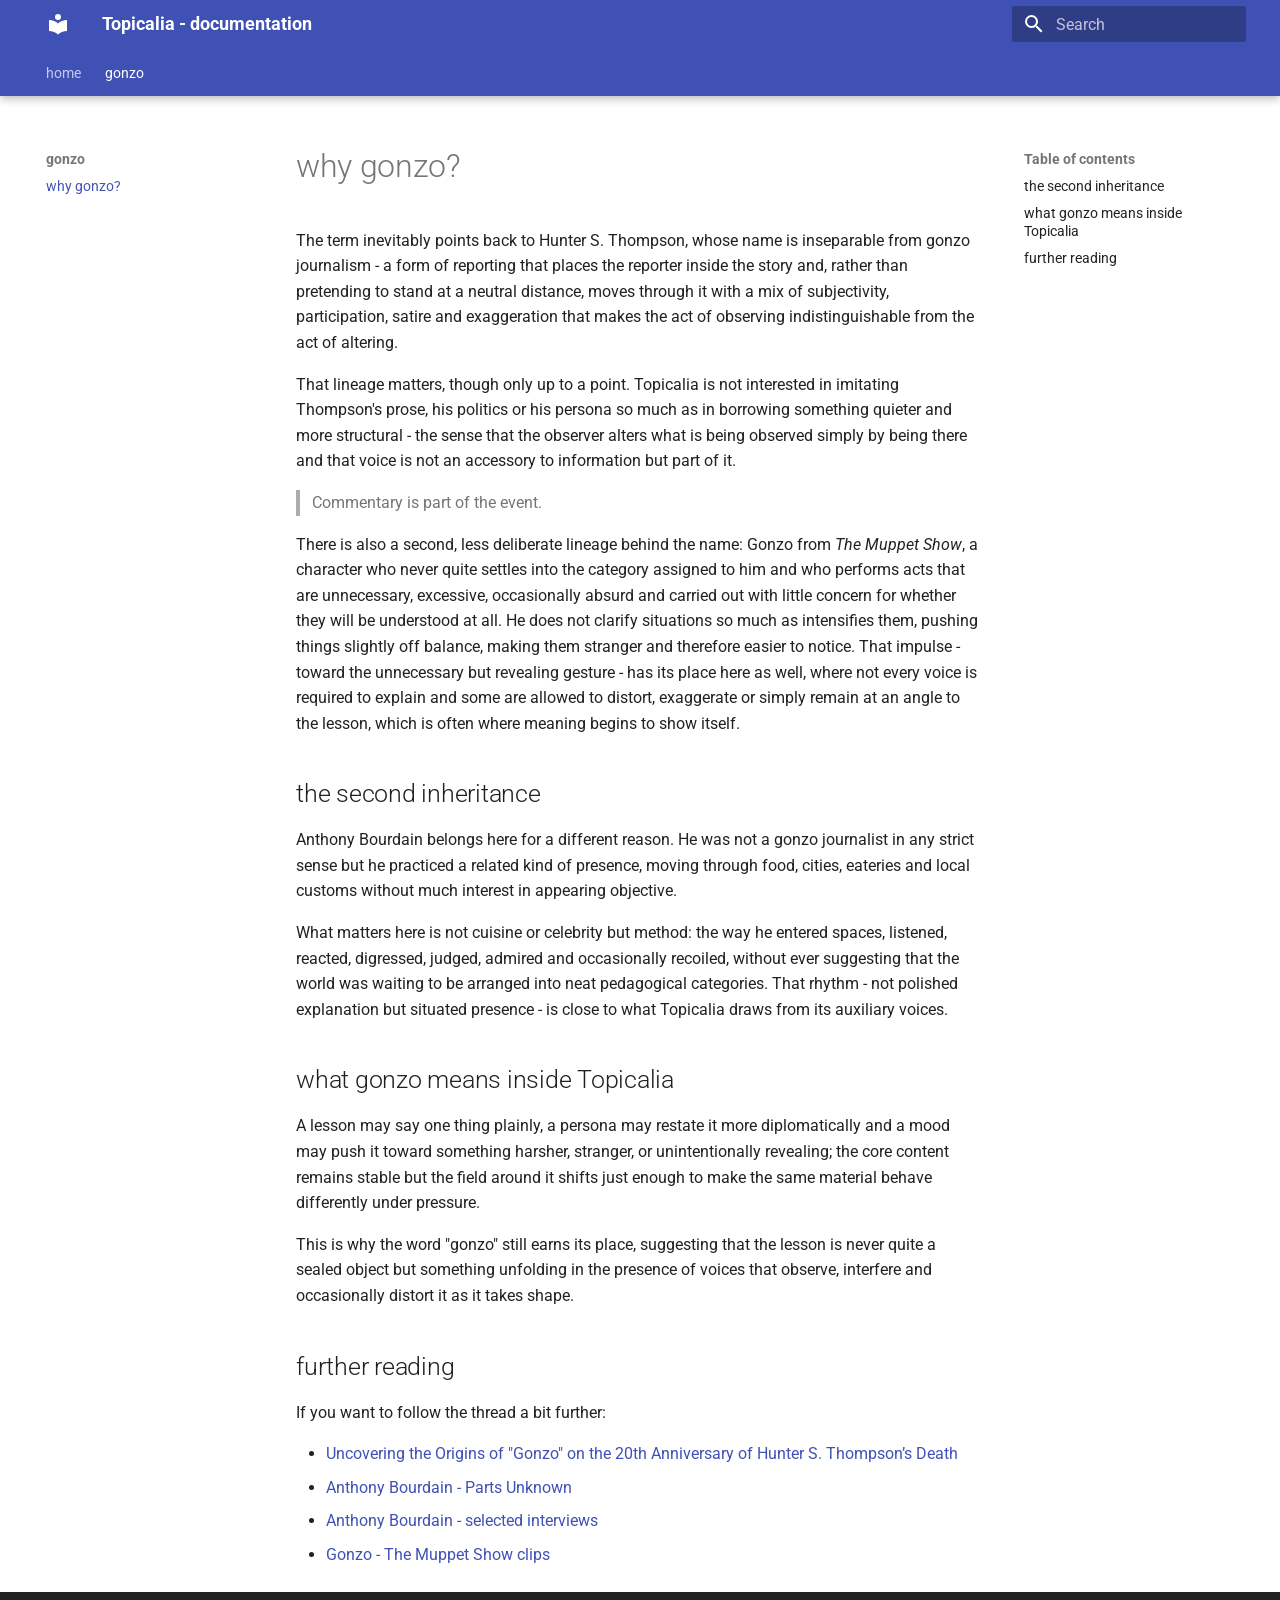
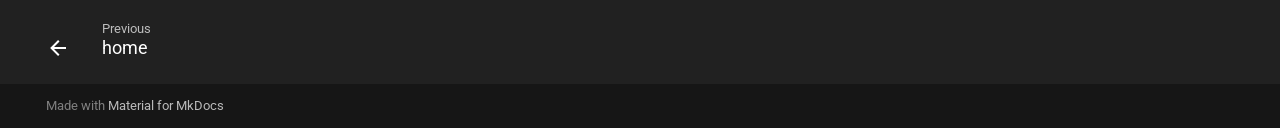
==== topicalism/gonzo/index.html @ 43afa497 "Deployed f81b25d with MkDocs version: 1.6.1" ====
<!doctype html>
<html lang="en" class="no-js">
  <head>
    
      <meta charset="utf-8">
      <meta name="viewport" content="width=device-width,initial-scale=1">
      
      
      
      
        <link rel="prev" href="../..">
      
      
      
        
      
      
      <link rel="icon" href="../../assets/favicon.svg">
      <meta name="generator" content="mkdocs-1.6.1, mkdocs-material-9.7.1">
    
    
      
        <title>why gonzo? - Topicalia - documentation</title>
      
    
    
      <link rel="stylesheet" href="../../assets/stylesheets/main.484c7ddc.min.css">
      
      


    
    
      
    
    
      
        
        
        <link rel="preconnect" href="https://fonts.gstatic.com" crossorigin>
        <link rel="stylesheet" href="https://fonts.googleapis.com/css?family=Roboto:300,300i,400,400i,700,700i%7CRoboto+Mono:400,400i,700,700i&display=fallback">
        <style>:root{--md-text-font:"Roboto";--md-code-font:"Roboto Mono"}</style>
      
    
    
      <link rel="stylesheet" href="../../assets/extra.css">
    
    <script>__md_scope=new URL("../..",location),__md_hash=e=>[...e].reduce(((e,_)=>(e<<5)-e+_.charCodeAt(0)),0),__md_get=(e,_=localStorage,t=__md_scope)=>JSON.parse(_.getItem(t.pathname+"."+e)),__md_set=(e,_,t=localStorage,a=__md_scope)=>{try{t.setItem(a.pathname+"."+e,JSON.stringify(_))}catch(e){}}</script>
    
      

    
    
  </head>
  
  
    <body dir="ltr">
  
    
    <input class="md-toggle" data-md-toggle="drawer" type="checkbox" id="__drawer" autocomplete="off">
    <input class="md-toggle" data-md-toggle="search" type="checkbox" id="__search" autocomplete="off">
    <label class="md-overlay" for="__drawer"></label>
    <div data-md-component="skip">
      
        
        <a href="#why-gonzo" class="md-skip">
          Skip to content
        </a>
      
    </div>
    <div data-md-component="announce">
      
    </div>
    
    
      

  

<header class="md-header md-header--shadow md-header--lifted" data-md-component="header">
  <nav class="md-header__inner md-grid" aria-label="Header">
    <a href="../.." title="Topicalia - documentation" class="md-header__button md-logo" aria-label="Topicalia - documentation" data-md-component="logo">
      
  
  <svg xmlns="http://www.w3.org/2000/svg" viewBox="0 0 24 24"><path d="M12 8a3 3 0 0 0 3-3 3 3 0 0 0-3-3 3 3 0 0 0-3 3 3 3 0 0 0 3 3m0 3.54C9.64 9.35 6.5 8 3 8v11c3.5 0 6.64 1.35 9 3.54 2.36-2.19 5.5-3.54 9-3.54V8c-3.5 0-6.64 1.35-9 3.54"/></svg>

    </a>
    <label class="md-header__button md-icon" for="__drawer">
      
      <svg xmlns="http://www.w3.org/2000/svg" viewBox="0 0 24 24"><path d="M3 6h18v2H3zm0 5h18v2H3zm0 5h18v2H3z"/></svg>
    </label>
    <div class="md-header__title" data-md-component="header-title">
      <div class="md-header__ellipsis">
        <div class="md-header__topic">
          <span class="md-ellipsis">
            Topicalia - documentation
          </span>
        </div>
        <div class="md-header__topic" data-md-component="header-topic">
          <span class="md-ellipsis">
            
              why gonzo?
            
          </span>
        </div>
      </div>
    </div>
    
    
      <script>var palette=__md_get("__palette");if(palette&&palette.color){if("(prefers-color-scheme)"===palette.color.media){var media=matchMedia("(prefers-color-scheme: light)"),input=document.querySelector(media.matches?"[data-md-color-media='(prefers-color-scheme: light)']":"[data-md-color-media='(prefers-color-scheme: dark)']");palette.color.media=input.getAttribute("data-md-color-media"),palette.color.scheme=input.getAttribute("data-md-color-scheme"),palette.color.primary=input.getAttribute("data-md-color-primary"),palette.color.accent=input.getAttribute("data-md-color-accent")}for(var[key,value]of Object.entries(palette.color))document.body.setAttribute("data-md-color-"+key,value)}</script>
    
    
    
      
      
        <label class="md-header__button md-icon" for="__search">
          
          <svg xmlns="http://www.w3.org/2000/svg" viewBox="0 0 24 24"><path d="M9.5 3A6.5 6.5 0 0 1 16 9.5c0 1.61-.59 3.09-1.56 4.23l.27.27h.79l5 5-1.5 1.5-5-5v-.79l-.27-.27A6.52 6.52 0 0 1 9.5 16 6.5 6.5 0 0 1 3 9.5 6.5 6.5 0 0 1 9.5 3m0 2C7 5 5 7 5 9.5S7 14 9.5 14 14 12 14 9.5 12 5 9.5 5"/></svg>
        </label>
        <div class="md-search" data-md-component="search" role="dialog">
  <label class="md-search__overlay" for="__search"></label>
  <div class="md-search__inner" role="search">
    <form class="md-search__form" name="search">
      <input type="text" class="md-search__input" name="query" aria-label="Search" placeholder="Search" autocapitalize="off" autocorrect="off" autocomplete="off" spellcheck="false" data-md-component="search-query" required>
      <label class="md-search__icon md-icon" for="__search">
        
        <svg xmlns="http://www.w3.org/2000/svg" viewBox="0 0 24 24"><path d="M9.5 3A6.5 6.5 0 0 1 16 9.5c0 1.61-.59 3.09-1.56 4.23l.27.27h.79l5 5-1.5 1.5-5-5v-.79l-.27-.27A6.52 6.52 0 0 1 9.5 16 6.5 6.5 0 0 1 3 9.5 6.5 6.5 0 0 1 9.5 3m0 2C7 5 5 7 5 9.5S7 14 9.5 14 14 12 14 9.5 12 5 9.5 5"/></svg>
        
        <svg xmlns="http://www.w3.org/2000/svg" viewBox="0 0 24 24"><path d="M20 11v2H8l5.5 5.5-1.42 1.42L4.16 12l7.92-7.92L13.5 5.5 8 11z"/></svg>
      </label>
      <nav class="md-search__options" aria-label="Search">
        
        <button type="reset" class="md-search__icon md-icon" title="Clear" aria-label="Clear" tabindex="-1">
          
          <svg xmlns="http://www.w3.org/2000/svg" viewBox="0 0 24 24"><path d="M19 6.41 17.59 5 12 10.59 6.41 5 5 6.41 10.59 12 5 17.59 6.41 19 12 13.41 17.59 19 19 17.59 13.41 12z"/></svg>
        </button>
      </nav>
      
    </form>
    <div class="md-search__output">
      <div class="md-search__scrollwrap" tabindex="0" data-md-scrollfix>
        <div class="md-search-result" data-md-component="search-result">
          <div class="md-search-result__meta">
            Initializing search
          </div>
          <ol class="md-search-result__list" role="presentation"></ol>
        </div>
      </div>
    </div>
  </div>
</div>
      
    
    
  </nav>
  
    
      
<nav class="md-tabs" aria-label="Tabs" data-md-component="tabs">
  <div class="md-grid">
    <ul class="md-tabs__list">
      
        
  
  
  
  
    
    
      <li class="md-tabs__item">
        <a href="../.." class="md-tabs__link">
          
  
  
    
  
  home

        </a>
      </li>
    
  

      
        
  
  
  
    
  
  
    
    
      <li class="md-tabs__item md-tabs__item--active">
        <a href="./" class="md-tabs__link">
          
  
  
    
  
  gonzo

        </a>
      </li>
    
  

      
    </ul>
  </div>
</nav>
    
  
</header>
    
    <div class="md-container" data-md-component="container">
      
      
        
      
      <main class="md-main" data-md-component="main">
        <div class="md-main__inner md-grid">
          
            
              
              <div class="md-sidebar md-sidebar--primary" data-md-component="sidebar" data-md-type="navigation" >
                <div class="md-sidebar__scrollwrap">
                  <div class="md-sidebar__inner">
                    


  


<nav class="md-nav md-nav--primary md-nav--lifted" aria-label="Navigation" data-md-level="0">
  <label class="md-nav__title" for="__drawer">
    <a href="../.." title="Topicalia - documentation" class="md-nav__button md-logo" aria-label="Topicalia - documentation" data-md-component="logo">
      
  
  <svg xmlns="http://www.w3.org/2000/svg" viewBox="0 0 24 24"><path d="M12 8a3 3 0 0 0 3-3 3 3 0 0 0-3-3 3 3 0 0 0-3 3 3 3 0 0 0 3 3m0 3.54C9.64 9.35 6.5 8 3 8v11c3.5 0 6.64 1.35 9 3.54 2.36-2.19 5.5-3.54 9-3.54V8c-3.5 0-6.64 1.35-9 3.54"/></svg>

    </a>
    Topicalia - documentation
  </label>
  
  <ul class="md-nav__list" data-md-scrollfix>
    
      
      
  
  
  
  
    
    
      
        
          
        
      
    
    
    
      
      
        
      
    
    
      
        
        
      
    
    <li class="md-nav__item md-nav__item--pruned md-nav__item--nested">
      
        
  
  
  
    <a href="../.." class="md-nav__link">
      
  
  
  <span class="md-ellipsis">
    
  
    home
  

    
  </span>
  
  

      
        <span class="md-nav__icon md-icon"></span>
      
    </a>
  

      
    </li>
  

    
      
      
  
  
    
  
  
  
    
    
      
        
      
    
    
    
      
        
        
      
      
        
      
    
    
      
    
    <li class="md-nav__item md-nav__item--active md-nav__item--section md-nav__item--nested">
      
        
        
        <input class="md-nav__toggle md-toggle " type="checkbox" id="__nav_2" checked>
        
          
          <label class="md-nav__link" for="__nav_2" id="__nav_2_label" tabindex="">
            
  
  
  <span class="md-ellipsis">
    
  
    gonzo
  

    
  </span>
  
  

            <span class="md-nav__icon md-icon"></span>
          </label>
        
        <nav class="md-nav" data-md-level="1" aria-labelledby="__nav_2_label" aria-expanded="true">
          <label class="md-nav__title" for="__nav_2">
            <span class="md-nav__icon md-icon"></span>
            
  
    gonzo
  

          </label>
          <ul class="md-nav__list" data-md-scrollfix>
            
              
                
  
  
    
  
  
  
    <li class="md-nav__item md-nav__item--active">
      
      <input class="md-nav__toggle md-toggle" type="checkbox" id="__toc">
      
      
        
      
      
        <label class="md-nav__link md-nav__link--active" for="__toc">
          
  
  
  <span class="md-ellipsis">
    
  
    why gonzo?
  

    
  </span>
  
  

          <span class="md-nav__icon md-icon"></span>
        </label>
      
      <a href="./" class="md-nav__link md-nav__link--active">
        
  
  
  <span class="md-ellipsis">
    
  
    why gonzo?
  

    
  </span>
  
  

      </a>
      
        

<nav class="md-nav md-nav--secondary" aria-label="Table of contents">
  
  
  
    
  
  
    <label class="md-nav__title" for="__toc">
      <span class="md-nav__icon md-icon"></span>
      Table of contents
    </label>
    <ul class="md-nav__list" data-md-component="toc" data-md-scrollfix>
      
        <li class="md-nav__item">
  <a href="#the-second-inheritance" class="md-nav__link">
    <span class="md-ellipsis">
      
        the second inheritance
      
    </span>
  </a>
  
</li>
      
        <li class="md-nav__item">
  <a href="#what-gonzo-means-inside-topicalia" class="md-nav__link">
    <span class="md-ellipsis">
      
        what gonzo means inside Topicalia
      
    </span>
  </a>
  
</li>
      
        <li class="md-nav__item">
  <a href="#further-reading" class="md-nav__link">
    <span class="md-ellipsis">
      
        further reading
      
    </span>
  </a>
  
</li>
      
    </ul>
  
</nav>
      
    </li>
  

              
            
          </ul>
        </nav>
      
    </li>
  

    
  </ul>
</nav>
                  </div>
                </div>
              </div>
            
            
              
              <div class="md-sidebar md-sidebar--secondary" data-md-component="sidebar" data-md-type="toc" >
                <div class="md-sidebar__scrollwrap">
                  <div class="md-sidebar__inner">
                    

<nav class="md-nav md-nav--secondary" aria-label="Table of contents">
  
  
  
    
  
  
    <label class="md-nav__title" for="__toc">
      <span class="md-nav__icon md-icon"></span>
      Table of contents
    </label>
    <ul class="md-nav__list" data-md-component="toc" data-md-scrollfix>
      
        <li class="md-nav__item">
  <a href="#the-second-inheritance" class="md-nav__link">
    <span class="md-ellipsis">
      
        the second inheritance
      
    </span>
  </a>
  
</li>
      
        <li class="md-nav__item">
  <a href="#what-gonzo-means-inside-topicalia" class="md-nav__link">
    <span class="md-ellipsis">
      
        what gonzo means inside Topicalia
      
    </span>
  </a>
  
</li>
      
        <li class="md-nav__item">
  <a href="#further-reading" class="md-nav__link">
    <span class="md-ellipsis">
      
        further reading
      
    </span>
  </a>
  
</li>
      
    </ul>
  
</nav>
                  </div>
                </div>
              </div>
            
          
          
            <div class="md-content" data-md-component="content">
              
                




              
              <article class="md-content__inner md-typeset">
                
<!-- 
<nav class="top-nav">
  
  <a href="../.." class="prev">home</a>
  
  
</nav>
 -->

                  



<h1 id="why-gonzo">why gonzo?<a class="headerlink" href="#why-gonzo" title="Permanent link">&para;</a></h1>
<p>The term inevitably points back to Hunter S. Thompson, whose name is inseparable from gonzo journalism - a form of reporting that places the reporter inside the story and, rather than pretending to stand at a neutral distance, moves through it with a mix of subjectivity, participation, satire and exaggeration that makes the act of observing indistinguishable from the act of altering.</p>
<p>That lineage matters, though only up to a point. Topicalia is not interested in imitating Thompson's prose, his politics or his persona so much as in borrowing something quieter and more structural - the sense that the observer alters what is being observed simply by being there and that voice is not an accessory to information but part of it.</p>
<blockquote>
<p>Commentary is part of the event.</p>
</blockquote>
<p>There is also a second, less deliberate lineage behind the name: Gonzo from <em>The Muppet Show</em>, a character who never quite settles into the category assigned to him and who performs acts that are unnecessary, excessive, occasionally absurd and carried out with little concern for whether they will be understood at all. He does not clarify situations so much as intensifies them, pushing things slightly off balance, making them stranger and therefore easier to notice. That impulse - toward the unnecessary but revealing gesture - has its place here as well, where not every voice is required to explain and some are allowed to distort, exaggerate or simply remain at an angle to the lesson, which is often where meaning begins to show itself.</p>
<h2 id="the-second-inheritance">the second inheritance<a class="headerlink" href="#the-second-inheritance" title="Permanent link">&para;</a></h2>
<p>Anthony Bourdain belongs here for a different reason. He was not a gonzo journalist in any strict sense but he practiced a related kind of presence, moving through food, cities, eateries and local customs without much interest in appearing objective.</p>
<p>What matters here is not cuisine or celebrity but method: the way he entered spaces, listened, reacted, digressed, judged, admired and occasionally recoiled, without ever suggesting that the world was waiting to be arranged into neat pedagogical categories. That rhythm - not polished explanation but situated presence - is close to what Topicalia draws from its auxiliary voices.</p>
<h2 id="what-gonzo-means-inside-topicalia">what gonzo means inside Topicalia<a class="headerlink" href="#what-gonzo-means-inside-topicalia" title="Permanent link">&para;</a></h2>
<p>A lesson may say one thing plainly, a persona may restate it more diplomatically and a mood may push it toward something harsher, stranger, or unintentionally revealing; the core content remains stable but the field around it shifts just enough to make the same material behave differently under pressure.</p>
<p>This is why the word "gonzo" still earns its place, suggesting that the lesson is never quite a sealed object but something unfolding in the presence of voices that observe, interfere and occasionally distort it as it takes shape.</p>
<h2 id="further-reading">further reading<a class="headerlink" href="#further-reading" title="Permanent link">&para;</a></h2>
<p>If you want to follow the thread a bit further:</p>
<ul>
<li><a href="https://beatdom.substack.com/p/uncovering-the-origins-of-gonzo-on">Uncovering the Origins of "Gonzo" on the 20th Anniversary of Hunter S. Thompson’s Death</a></li>
<li><a href="https://explorepartsunknown.com/">Anthony Bourdain - Parts Unknown</a></li>
<li><a href="https://www.youtube.com/results?search_query=anthony+bourdain+interview">Anthony Bourdain - selected interviews</a></li>
<li><a href="https://www.youtube.com/results?search_query=gonzo+muppet+show">Gonzo - The Muppet Show clips</a></li>
</ul>












                

              </article>
            </div>
          
          
<script>var target=document.getElementById(location.hash.slice(1));target&&target.name&&(target.checked=target.name.startsWith("__tabbed_"))</script>
        </div>
        
          <button type="button" class="md-top md-icon" data-md-component="top" hidden>
  
  <svg xmlns="http://www.w3.org/2000/svg" viewBox="0 0 24 24"><path d="M13 20h-2V8l-5.5 5.5-1.42-1.42L12 4.16l7.92 7.92-1.42 1.42L13 8z"/></svg>
  Back to top
</button>
        
      </main>
      
        <footer class="md-footer">
  
    
      
      <nav class="md-footer__inner md-grid" aria-label="Footer" >
        
          
          <a href="../.." class="md-footer__link md-footer__link--prev" aria-label="Previous: home">
            <div class="md-footer__button md-icon">
              
              <svg xmlns="http://www.w3.org/2000/svg" viewBox="0 0 24 24"><path d="M20 11v2H8l5.5 5.5-1.42 1.42L4.16 12l7.92-7.92L13.5 5.5 8 11z"/></svg>
            </div>
            <div class="md-footer__title">
              <span class="md-footer__direction">
                Previous
              </span>
              <div class="md-ellipsis">
                home
              </div>
            </div>
          </a>
        
        
      </nav>
    
  
  <div class="md-footer-meta md-typeset">
    <div class="md-footer-meta__inner md-grid">
      <div class="md-copyright">
  
  
    Made with
    <a href="https://squidfunk.github.io/mkdocs-material/" target="_blank" rel="noopener">
      Material for MkDocs
    </a>
  
</div>
      
    </div>
  </div>
</footer>
      
    </div>
    <div class="md-dialog" data-md-component="dialog">
      <div class="md-dialog__inner md-typeset"></div>
    </div>
    
    
    
      
      
      <script id="__config" type="application/json">{"annotate": null, "base": "../..", "features": ["navigation.sections", "navigation.indexes", "navigation.path", "navigation.tabs", "navigation.top", "navigation.tabs.sticky", "navigation.footer", "navigation.expand", "navigation.prune", "content.code.copy"], "search": "../../assets/javascripts/workers/search.2c215733.min.js", "tags": null, "translations": {"clipboard.copied": "Copied to clipboard", "clipboard.copy": "Copy to clipboard", "search.result.more.one": "1 more on this page", "search.result.more.other": "# more on this page", "search.result.none": "No matching documents", "search.result.one": "1 matching document", "search.result.other": "# matching documents", "search.result.placeholder": "Type to start searching", "search.result.term.missing": "Missing", "select.version": "Select version"}, "version": null}</script>
    
    
      <script src="../../assets/javascripts/bundle.79ae519e.min.js"></script>
      
    
  </body>
</html>
---- assets/stylesheets/main.484c7ddc.min.css ----
@charset "UTF-8";html{-webkit-text-size-adjust:none;-moz-text-size-adjust:none;text-size-adjust:none;box-sizing:border-box}*,:after,:before{box-sizing:inherit}@media (prefers-reduced-motion){*,:after,:before{transition:none!important}}body{margin:0}a,button,input,label{-webkit-tap-highlight-color:transparent}a{color:inherit;text-decoration:none}hr{border:0;box-sizing:initial;display:block;height:.05rem;overflow:visible;padding:0}small{font-size:80%}sub,sup{line-height:1em}img{border-style:none}table{border-collapse:initial;border-spacing:0}td,th{font-weight:400;vertical-align:top}button{background:#0000;border:0;font-family:inherit;font-size:inherit;margin:0;padding:0}input{border:0;outline:none}:root{--md-primary-fg-color:#4051b5;--md-primary-fg-color--light:#5d6cc0;--md-primary-fg-color--dark:#303fa1;--md-primary-bg-color:#fff;--md-primary-bg-color--light:#ffffffb3;--md-accent-fg-color:#526cfe;--md-accent-fg-color--transparent:#526cfe1a;--md-accent-bg-color:#fff;--md-accent-bg-color--light:#ffffffb3}[data-md-color-scheme=default]{color-scheme:light}[data-md-color-scheme=default] img[src$="#gh-dark-mode-only"],[data-md-color-scheme=default] img[src$="#only-dark"]{display:none}:root,[data-md-color-scheme=default]{--md-hue:225deg;--md-default-fg-color:#000000de;--md-default-fg-color--light:#0000008a;--md-default-fg-color--lighter:#00000052;--md-default-fg-color--lightest:#00000012;--md-default-bg-color:#fff;--md-default-bg-color--light:#ffffffb3;--md-default-bg-color--lighter:#ffffff4d;--md-default-bg-color--lightest:#ffffff1f;--md-code-fg-color:#36464e;--md-code-bg-color:#f5f5f5;--md-code-bg-color--light:#f5f5f5b3;--md-code-bg-color--lighter:#f5f5f54d;--md-code-hl-color:#4287ff;--md-code-hl-color--light:#4287ff1a;--md-code-hl-number-color:#d52a2a;--md-code-hl-special-color:#db1457;--md-code-hl-function-color:#a846b9;--md-code-hl-constant-color:#6e59d9;--md-code-hl-keyword-color:#3f6ec6;--md-code-hl-string-color:#1c7d4d;--md-code-hl-name-color:var(--md-code-fg-color);--md-code-hl-operator-color:var(--md-default-fg-color--light);--md-code-hl-punctuation-color:var(--md-default-fg-color--light);--md-code-hl-comment-color:var(--md-default-fg-color--light);--md-code-hl-generic-color:var(--md-default-fg-color--light);--md-code-hl-variable-color:var(--md-default-fg-color--light);--md-typeset-color:var(--md-default-fg-color);--md-typeset-a-color:var(--md-primary-fg-color);--md-typeset-del-color:#f5503d26;--md-typeset-ins-color:#0bd57026;--md-typeset-kbd-color:#fafafa;--md-typeset-kbd-accent-color:#fff;--md-typeset-kbd-border-color:#b8b8b8;--md-typeset-mark-color:#ffff0080;--md-typeset-table-color:#0000001f;--md-typeset-table-color--light:rgba(0,0,0,.035);--md-admonition-fg-color:var(--md-default-fg-color);--md-admonition-bg-color:var(--md-default-bg-color);--md-warning-fg-color:#000000de;--md-warning-bg-color:#ff9;--md-footer-fg-color:#fff;--md-footer-fg-color--light:#ffffffb3;--md-footer-fg-color--lighter:#ffffff73;--md-footer-bg-color:#000000de;--md-footer-bg-color--dark:#00000052;--md-shadow-z1:0 0.2rem 0.5rem #0000000d,0 0 0.05rem #0000001a;--md-shadow-z2:0 0.2rem 0.5rem #0000001a,0 0 0.05rem #00000040;--md-shadow-z3:0 0.2rem 0.5rem #0003,0 0 0.05rem #00000059}.md-icon svg{fill:currentcolor;display:block;height:1.2rem;width:1.2rem}body{-webkit-font-smoothing:antialiased;-moz-osx-font-smoothing:grayscale;--md-text-font-family:var(--md-text-font,_),-apple-system,BlinkMacSystemFont,Helvetica,Arial,sans-serif;--md-code-font-family:var(--md-code-font,_),SFMono-Regular,Consolas,Menlo,monospace}aside,body,input{font-feature-settings:"kern","liga";color:var(--md-typeset-color);font-family:var(--md-text-font-family)}code,kbd,pre{font-feature-settings:"kern";font-family:var(--md-code-font-family)}:root{--md-typeset-table-sort-icon:url('data:image/svg+xml;charset=utf-8,<svg xmlns="http://www.w3.org/2000/svg" viewBox="0 0 24 24"><path d="m18 21-4-4h3V7h-3l4-4 4 4h-3v10h3M2 19v-2h10v2M2 13v-2h7v2M2 7V5h4v2z"/></svg>');--md-typeset-table-sort-icon--asc:url('data:image/svg+xml;charset=utf-8,<svg xmlns="http://www.w3.org/2000/svg" viewBox="0 0 24 24"><path d="M19 17h3l-4 4-4-4h3V3h2M2 17h10v2H2M6 5v2H2V5m0 6h7v2H2z"/></svg>');--md-typeset-table-sort-icon--desc:url('data:image/svg+xml;charset=utf-8,<svg xmlns="http://www.w3.org/2000/svg" viewBox="0 0 24 24"><path d="M19 7h3l-4-4-4 4h3v14h2M2 17h10v2H2M6 5v2H2V5m0 6h7v2H2z"/></svg>')}.md-typeset{-webkit-print-color-adjust:exact;color-adjust:exact;font-size:.8rem;line-height:1.6;overflow-wrap:break-word}@media print{.md-typeset{font-size:.68rem}}.md-typeset blockquote,.md-typeset dl,.md-typeset figure,.md-typeset ol,.md-typeset pre,.md-typeset ul{margin-bottom:1em;margin-top:1em}.md-typeset h1{color:var(--md-default-fg-color--light);font-size:2em;line-height:1.3;margin:0 0 1.25em}.md-typeset h1,.md-typeset h2{font-weight:300;letter-spacing:-.01em}.md-typeset h2{font-size:1.5625em;line-height:1.4;margin:1.6em 0 .64em}.md-typeset h3{font-size:1.25em;font-weight:400;letter-spacing:-.01em;line-height:1.5;margin:1.6em 0 .8em}.md-typeset h2+h3{margin-top:.8em}.md-typeset h4{font-weight:700;letter-spacing:-.01em;margin:1em 0}.md-typeset h5,.md-typeset h6{color:var(--md-default-fg-color--light);font-size:.8em;font-weight:700;letter-spacing:-.01em;margin:1.25em 0}.md-typeset h5{text-transform:uppercase}.md-typeset h5 code{text-transform:none}.md-typeset hr{border-bottom:.05rem solid var(--md-default-fg-color--lightest);display:flow-root;margin:1.5em 0}.md-typeset a{color:var(--md-typeset-a-color);word-break:break-word}.md-typeset a,.md-typeset a:before{transition:color 125ms}.md-typeset a:focus,.md-typeset a:hover{color:var(--md-accent-fg-color)}.md-typeset a:focus code,.md-typeset a:hover code{background-color:var(--md-accent-fg-color--transparent);color:var(--md-accent-fg-color)}.md-typeset a code{color:var(--md-typeset-a-color)}.md-typeset a.focus-visible{outline-color:var(--md-accent-fg-color);outline-offset:.2rem}.md-typeset code,.md-typeset kbd,.md-typeset pre{color:var(--md-code-fg-color);direction:ltr;font-variant-ligatures:none;transition:background-color 125ms}@media print{.md-typeset code,.md-typeset kbd,.md-typeset pre{white-space:pre-wrap}}.md-typeset code{background-color:var(--md-code-bg-color);border-radius:.1rem;-webkit-box-decoration-break:clone;box-decoration-break:clone;font-size:.85em;padding:0 .2941176471em;transition:color 125ms,background-color 125ms;word-break:break-word}.md-typeset code:not(.focus-visible){-webkit-tap-highlight-color:transparent;outline:none}.md-typeset pre{display:flow-root;line-height:1.4;position:relative}.md-typeset pre>code{-webkit-box-decoration-break:slice;box-decoration-break:slice;box-shadow:none;display:block;margin:0;outline-color:var(--md-accent-fg-color);overflow:auto;padding:.7720588235em 1.1764705882em;scrollbar-color:var(--md-default-fg-color--lighter) #0000;scrollbar-width:thin;touch-action:auto;word-break:normal}.md-typeset pre>code:hover{scrollbar-color:var(--md-accent-fg-color) #0000}.md-typeset pre>code::-webkit-scrollbar{height:.2rem;width:.2rem}.md-typeset pre>code::-webkit-scrollbar-thumb{background-color:var(--md-default-fg-color--lighter)}.md-typeset pre>code::-webkit-scrollbar-thumb:hover{background-color:var(--md-accent-fg-color)}.md-typeset kbd{background-color:var(--md-typeset-kbd-color);border-radius:.1rem;box-shadow:0 .1rem 0 .05rem var(--md-typeset-kbd-border-color),0 .1rem 0 var(--md-typeset-kbd-border-color),0 -.1rem .2rem var(--md-typeset-kbd-accent-color) inset;color:var(--md-default-fg-color);display:inline-block;font-size:.75em;padding:0 .6666666667em;vertical-align:text-top;word-break:break-word}.md-typeset mark{background-color:var(--md-typeset-mark-color);-webkit-box-decoration-break:clone;box-decoration-break:clone;color:inherit;word-break:break-word}.md-typeset abbr{cursor:help;text-decoration:none}.md-typeset [data-preview],.md-typeset abbr{border-bottom:.05rem dotted var(--md-default-fg-color--light)}.md-typeset small{opacity:.75}[dir=ltr] .md-typeset sub,[dir=ltr] .md-typeset sup{margin-left:.078125em}[dir=rtl] .md-typeset sub,[dir=rtl] .md-typeset sup{margin-right:.078125em}[dir=ltr] .md-typeset blockquote{padding-left:.6rem}[dir=rtl] .md-typeset blockquote{padding-right:.6rem}[dir=ltr] .md-typeset blockquote{border-left:.2rem solid var(--md-default-fg-color--lighter)}[dir=rtl] .md-typeset blockquote{border-right:.2rem solid var(--md-default-fg-color--lighter)}.md-typeset blockquote{color:var(--md-default-fg-color--light);margin-left:0;margin-right:0}.md-typeset ul{list-style-type:disc}.md-typeset ul[type]{list-style-type:revert-layer}[dir=ltr] .md-typeset ol,[dir=ltr] .md-typeset ul{margin-left:.625em}[dir=rtl] .md-typeset ol,[dir=rtl] .md-typeset ul{margin-right:.625em}.md-typeset ol,.md-typeset ul{padding:0}.md-typeset ol:not([hidden]),.md-typeset ul:not([hidden]){display:flow-root}.md-typeset ol ol,.md-typeset ul ol{list-style-type:lower-alpha}.md-typeset ol ol ol,.md-typeset ul ol ol{list-style-type:lower-roman}.md-typeset ol ol ol ol,.md-typeset ul ol ol ol{list-style-type:upper-alpha}.md-typeset ol ol ol ol ol,.md-typeset ul ol ol ol ol{list-style-type:upper-roman}.md-typeset ol[type],.md-typeset ul[type]{list-style-type:revert-layer}[dir=ltr] .md-typeset ol li,[dir=ltr] .md-typeset ul li{margin-left:1.25em}[dir=rtl] .md-typeset ol li,[dir=rtl] .md-typeset ul li{margin-right:1.25em}.md-typeset ol li,.md-typeset ul li{margin-bottom:.5em}.md-typeset ol li blockquote,.md-typeset ol li p,.md-typeset ul li blockquote,.md-typeset ul li p{margin:.5em 0}.md-typeset ol li:last-child,.md-typeset ul li:last-child{margin-bottom:0}[dir=ltr] .md-typeset ol li ol,[dir=ltr] .md-typeset ol li ul,[dir=ltr] .md-typeset ul li ol,[dir=ltr] .md-typeset ul li ul{margin-left:.625em}[dir=rtl] .md-typeset ol li ol,[dir=rtl] .md-typeset ol li ul,[dir=rtl] .md-typeset ul li ol,[dir=rtl] .md-typeset ul li ul{margin-right:.625em}.md-typeset ol li ol,.md-typeset ol li ul,.md-typeset ul li ol,.md-typeset ul li ul{margin-bottom:.5em;margin-top:.5em}[dir=ltr] .md-typeset dd{margin-left:1.875em}[dir=rtl] .md-typeset dd{margin-right:1.875em}.md-typeset dd{margin-bottom:1.5em;margin-top:1em}.md-typeset img,.md-typeset svg,.md-typeset video{height:auto;max-width:100%}.md-typeset img[align=left]{margin:1em 1em 1em 0}.md-typeset img[align=right]{margin:1em 0 1em 1em}.md-typeset img[align]:only-child{margin-top:0}.md-typeset figure{display:flow-root;margin:1em auto;max-width:100%;text-align:center;width:fit-content}.md-typeset figure img{display:block;margin:0 auto}.md-typeset figcaption{font-style:italic;margin:1em auto;max-width:24rem}.md-typeset iframe{max-width:100%}.md-typeset table:not([class]){background-color:var(--md-default-bg-color);border:.05rem solid var(--md-typeset-table-color);border-radius:.1rem;display:inline-block;font-size:.64rem;max-width:100%;overflow:auto;touch-action:auto}@media print{.md-typeset table:not([class]){display:table}}.md-typeset table:not([class])+*{margin-top:1.5em}.md-typeset table:not([class]) td>:first-child,.md-typeset table:not([class]) th>:first-child{margin-top:0}.md-typeset table:not([class]) td>:last-child,.md-typeset table:not([class]) th>:last-child{margin-bottom:0}.md-typeset table:not([class]) td:not([align]),.md-typeset table:not([class]) th:not([align]){text-align:left}[dir=rtl] .md-typeset table:not([class]) td:not([align]),[dir=rtl] .md-typeset table:not([class]) th:not([align]){text-align:right}.md-typeset table:not([class]) th{font-weight:700;min-width:5rem;padding:.9375em 1.25em;vertical-align:top}.md-typeset table:not([class]) td{border-top:.05rem solid var(--md-typeset-table-color);padding:.9375em 1.25em;vertical-align:top}.md-typeset table:not([class]) tbody tr{transition:background-color 125ms}.md-typeset table:not([class]) tbody tr:hover{background-color:var(--md-typeset-table-color--light);box-shadow:0 .05rem 0 var(--md-default-bg-color) inset}.md-typeset table:not([class]) a{word-break:normal}.md-typeset table th[role=columnheader]{cursor:pointer}[dir=ltr] .md-typeset table th[role=columnheader]:after{margin-left:.5em}[dir=rtl] .md-typeset table th[role=columnheader]:after{margin-right:.5em}.md-typeset table th[role=columnheader]:after{content:"";display:inline-block;height:1.2em;-webkit-mask-image:var(--md-typeset-table-sort-icon);mask-image:var(--md-typeset-table-sort-icon);-webkit-mask-repeat:no-repeat;mask-repeat:no-repeat;-webkit-mask-size:contain;mask-size:contain;transition:background-color 125ms;vertical-align:text-bottom;width:1.2em}.md-typeset table th[role=columnheader]:hover:after{background-color:var(--md-default-fg-color--lighter)}.md-typeset table th[role=columnheader][aria-sort=ascending]:after{background-color:var(--md-default-fg-color--light);-webkit-mask-image:var(--md-typeset-table-sort-icon--asc);mask-image:var(--md-typeset-table-sort-icon--asc)}.md-typeset table th[role=columnheader][aria-sort=descending]:after{background-color:var(--md-default-fg-color--light);-webkit-mask-image:var(--md-typeset-table-sort-icon--desc);mask-image:var(--md-typeset-table-sort-icon--desc)}.md-typeset__scrollwrap{margin:1em -.8rem;overflow-x:auto;touch-action:auto}.md-typeset__table{display:inline-block;margin-bottom:.5em;padding:0 .8rem}@media print{.md-typeset__table{display:block}}html .md-typeset__table table{display:table;margin:0;overflow:hidden;width:100%}@media screen and (max-width:44.984375em){.md-content__inner>pre{margin:1em -.8rem}.md-content__inner>pre code{border-radius:0}}.md-typeset .md-author{border-radius:100%;display:block;flex-shrink:0;height:1.6rem;overflow:hidden;position:relative;transition:color 125ms,transform 125ms;width:1.6rem}.md-typeset .md-author img{display:block}.md-typeset .md-author--more{background:var(--md-default-fg-color--lightest);color:var(--md-default-fg-color--lighter);font-size:.6rem;font-weight:700;line-height:1.6rem;text-align:center}.md-typeset .md-author--long{height:2.4rem;width:2.4rem}.md-typeset a.md-author{transform:scale(1)}.md-typeset a.md-author img{border-radius:100%;filter:grayscale(100%) opacity(75%);transition:filter 125ms}.md-typeset a.md-author:focus,.md-typeset a.md-author:hover{transform:scale(1.1);z-index:1}.md-typeset a.md-author:focus img,.md-typeset a.md-author:hover img{filter:grayscale(0)}.md-banner{background-color:var(--md-footer-bg-color);color:var(--md-footer-fg-color);overflow:auto}@media print{.md-banner{display:none}}.md-banner--warning{background-color:var(--md-warning-bg-color);color:var(--md-warning-fg-color)}.md-banner__inner{font-size:.7rem;margin:.6rem auto;padding:0 .8rem}[dir=ltr] .md-banner__button{float:right}[dir=rtl] .md-banner__button{float:left}.md-banner__button{color:inherit;cursor:pointer;transition:opacity .25s}.no-js .md-banner__button{display:none}.md-banner__button:hover{opacity:.7}html{font-size:125%;height:100%;overflow-x:hidden}@media screen and (min-width:100em){html{font-size:137.5%}}@media screen and (min-width:125em){html{font-size:150%}}body{background-color:var(--md-default-bg-color);display:flex;flex-direction:column;font-size:.5rem;min-height:100%;position:relative;width:100%}@media print{body{display:block}}@media screen and (max-width:59.984375em){body[data-md-scrolllock]{position:fixed}}.md-grid{margin-left:auto;margin-right:auto;max-width:61rem}.md-container{display:flex;flex-direction:column;flex-grow:1}@media print{.md-container{display:block}}.md-main{flex-grow:1}.md-main__inner{display:flex;height:100%;margin-top:1.5rem}.md-ellipsis{overflow:hidden;text-overflow:ellipsis}.md-toggle{display:none}.md-option{height:0;opacity:0;position:absolute;width:0}.md-option:checked+label:not([hidden]){display:block}.md-option.focus-visible+label{outline-color:var(--md-accent-fg-color);outline-style:auto}.md-skip{background-color:var(--md-default-fg-color);border-radius:.1rem;color:var(--md-default-bg-color);font-size:.64rem;margin:.5rem;opacity:0;outline-color:var(--md-accent-fg-color);padding:.3rem .5rem;position:fixed;transform:translateY(.4rem);z-index:-1}.md-skip:focus{opacity:1;transform:translateY(0);transition:transform .25s cubic-bezier(.4,0,.2,1),opacity 175ms 75ms;z-index:10}@page{margin:25mm}:root{--md-clipboard-icon:url('data:image/svg+xml;charset=utf-8,<svg xmlns="http://www.w3.org/2000/svg" viewBox="0 0 24 24"><path d="M19 21H8V7h11m0-2H8a2 2 0 0 0-2 2v14a2 2 0 0 0 2 2h11a2 2 0 0 0 2-2V7a2 2 0 0 0-2-2m-3-4H4a2 2 0 0 0-2 2v14h2V3h12z"/></svg>')}.md-clipboard{border-radius:.1rem;color:var(--md-default-fg-color--lightest);cursor:pointer;height:1.5em;outline-color:var(--md-accent-fg-color);outline-offset:.1rem;transition:color .25s;width:1.5em;z-index:1}@media print{.md-clipboard{display:none}}.md-clipboard:not(.focus-visible){-webkit-tap-highlight-color:transparent;outline:none}:hover>.md-clipboard{color:var(--md-default-fg-color--light)}.md-clipboard:focus,.md-clipboard:hover{color:var(--md-accent-fg-color)}.md-clipboard:after{background-color:currentcolor;content:"";display:block;height:1.125em;margin:0 auto;-webkit-mask-image:var(--md-clipboard-icon);mask-image:var(--md-clipboard-icon);-webkit-mask-position:center;mask-position:center;-webkit-mask-repeat:no-repeat;mask-repeat:no-repeat;-webkit-mask-size:contain;mask-size:contain;width:1.125em}.md-clipboard--inline{cursor:pointer}.md-clipboard--inline code{transition:color .25s,background-color .25s}.md-clipboard--inline:focus code,.md-clipboard--inline:hover code{background-color:var(--md-accent-fg-color--transparent);color:var(--md-accent-fg-color)}:root{--md-code-select-icon:url('data:image/svg+xml;charset=utf-8,<svg xmlns="http://www.w3.org/2000/svg" viewBox="0 0 24 24"><path d="M19 19h-4v2h4c1.1 0 2-.9 2-2v-4h-2m0-12h-4v2h4v4h2V5c0-1.1-.9-2-2-2M5 5h4V3H5c-1.1 0-2 .9-2 2v4h2m0 6H3v4c0 1.1.9 2 2 2h4v-2H5zm2-4h2v2H7zm4 0h2v2h-2zm4 0h2v2h-2zM7 7h2v2H7zm4 0h2v2h-2zm4 0h2v2h-2zm-8 8h2v2H7zm4 0h2v2h-2zm4 0h2v2h-2z"/></svg>');--md-code-copy-icon:url('data:image/svg+xml;charset=utf-8,<svg xmlns="http://www.w3.org/2000/svg" viewBox="0 0 24 24"><path d="M19 21H8V7h11m0-2H8a2 2 0 0 0-2 2v14a2 2 0 0 0 2 2h11a2 2 0 0 0 2-2V7a2 2 0 0 0-2-2m-3-4H4a2 2 0 0 0-2 2v14h2V3h12z"/></svg>')}.md-typeset .md-code__content{display:grid}.md-code__nav{background-color:var(--md-code-bg-color--lighter);border-radius:.1rem;display:flex;gap:.2rem;padding:.2rem;position:absolute;right:.25em;top:.25em;transition:background-color .25s;z-index:1}:hover>.md-code__nav{background-color:var(--md-code-bg-color--light)}.md-code__button{color:var(--md-default-fg-color--lightest);cursor:pointer;display:block;height:1.5em;outline-color:var(--md-accent-fg-color);outline-offset:.1rem;transition:color .25s;width:1.5em}:hover>*>.md-code__button{color:var(--md-default-fg-color--light)}.md-code__button.focus-visible,.md-code__button:hover{color:var(--md-accent-fg-color)}.md-code__button--active{color:var(--md-default-fg-color)!important}.md-code__button:after{background-color:currentcolor;content:"";display:block;height:1.125em;margin:0 auto;-webkit-mask-position:center;mask-position:center;-webkit-mask-repeat:no-repeat;mask-repeat:no-repeat;-webkit-mask-size:contain;mask-size:contain;width:1.125em}.md-code__button[data-md-type=select]:after{-webkit-mask-image:var(--md-code-select-icon);mask-image:var(--md-code-select-icon)}.md-code__button[data-md-type=copy]:after{-webkit-mask-image:var(--md-code-copy-icon);mask-image:var(--md-code-copy-icon)}@keyframes consent{0%{opacity:0;transform:translateY(100%)}to{opacity:1;transform:translateY(0)}}@keyframes overlay{0%{opacity:0}to{opacity:1}}.md-consent__overlay{animation:overlay .25s both;-webkit-backdrop-filter:blur(.1rem);backdrop-filter:blur(.1rem);background-color:#0000008a;height:100%;opacity:1;position:fixed;top:0;width:100%;z-index:5}.md-consent__inner{animation:consent .5s cubic-bezier(.1,.7,.1,1) both;background-color:var(--md-default-bg-color);border:0;border-radius:.1rem;bottom:0;box-shadow:0 0 .2rem #0000001a,0 .2rem .4rem #0003;max-height:100%;overflow:auto;padding:0;position:fixed;width:100%;z-index:5}.md-consent__form{padding:.8rem}.md-consent__settings{display:none;margin:1em 0}input:checked+.md-consent__settings{display:block}.md-consent__controls{margin-bottom:.8rem}.md-typeset .md-consent__controls .md-button{display:inline}@media screen and (max-width:44.984375em){.md-typeset .md-consent__controls .md-button{display:block;margin-top:.4rem;text-align:center;width:100%}}.md-consent label{cursor:pointer}.md-content{flex-grow:1;min-width:0}.md-content__inner{margin:0 .8rem 1.2rem;padding-top:.6rem}@media screen and (min-width:76.25em){[dir=ltr] .md-sidebar--primary:not([hidden])~.md-content>.md-content__inner{margin-left:1.2rem}[dir=ltr] .md-sidebar--secondary:not([hidden])~.md-content>.md-content__inner,[dir=rtl] .md-sidebar--primary:not([hidden])~.md-content>.md-content__inner{margin-right:1.2rem}[dir=rtl] .md-sidebar--secondary:not([hidden])~.md-content>.md-content__inner{margin-left:1.2rem}}.md-content__inner:before{content:"";display:block;height:.4rem}.md-content__inner>:last-child{margin-bottom:0}[dir=ltr] .md-content__button{float:right}[dir=rtl] .md-content__button{float:left}[dir=ltr] .md-content__button{margin-left:.4rem}[dir=rtl] .md-content__button{margin-right:.4rem}.md-content__button{margin:.4rem 0;padding:0}@media print{.md-content__button{display:none}}.md-typeset .md-content__button{color:var(--md-default-fg-color--lighter)}.md-content__button svg{display:inline;vertical-align:top}[dir=rtl] .md-content__button svg{transform:scaleX(-1)}[dir=ltr] .md-dialog{right:.8rem}[dir=rtl] .md-dialog{left:.8rem}.md-dialog{background-color:var(--md-default-fg-color);border-radius:.1rem;bottom:.8rem;box-shadow:var(--md-shadow-z3);min-width:11.1rem;opacity:0;padding:.4rem .6rem;pointer-events:none;position:fixed;transform:translateY(100%);transition:transform 0ms .4s,opacity .4s;z-index:4}@media print{.md-dialog{display:none}}.md-dialog--active{opacity:1;pointer-events:auto;transform:translateY(0);transition:transform .4s cubic-bezier(.075,.85,.175,1),opacity .4s}.md-dialog__inner{color:var(--md-default-bg-color);font-size:.7rem}.md-feedback{margin:2em 0 1em;text-align:center}.md-feedback fieldset{border:none;margin:0;padding:0}.md-feedback__title{font-weight:700;margin:1em auto}.md-feedback__inner{position:relative}.md-feedback__list{display:flex;flex-wrap:wrap;place-content:baseline center;position:relative}.md-feedback__list:hover .md-icon:not(:disabled){color:var(--md-default-fg-color--lighter)}:disabled .md-feedback__list{min-height:1.8rem}.md-feedback__icon{color:var(--md-default-fg-color--light);cursor:pointer;flex-shrink:0;margin:0 .1rem;transition:color 125ms}.md-feedback__icon:not(:disabled).md-icon:hover{color:var(--md-accent-fg-color)}.md-feedback__icon:disabled{color:var(--md-default-fg-color--lightest);pointer-events:none}.md-feedback__note{opacity:0;position:relative;transform:translateY(.4rem);transition:transform .4s cubic-bezier(.1,.7,.1,1),opacity .15s}.md-feedback__note>*{margin:0 auto;max-width:16rem}:disabled .md-feedback__note{opacity:1;transform:translateY(0)}@media print{.md-feedback{display:none}}.md-footer{background-color:var(--md-footer-bg-color);color:var(--md-footer-fg-color)}@media print{.md-footer{display:none}}.md-footer__inner{justify-content:space-between;overflow:auto;padding:.2rem}.md-footer__inner:not([hidden]){display:flex}.md-footer__link{align-items:end;display:flex;flex-grow:0.01;margin-bottom:.4rem;margin-top:1rem;max-width:100%;outline-color:var(--md-accent-fg-color);overflow:hidden;transition:opacity .25s}.md-footer__link:focus,.md-footer__link:hover{opacity:.7}[dir=rtl] .md-footer__link svg{transform:scaleX(-1)}@media screen and (max-width:44.984375em){.md-footer__link--prev{flex-shrink:0}.md-footer__link--prev .md-footer__title{display:none}}[dir=ltr] .md-footer__link--next{margin-left:auto}[dir=rtl] .md-footer__link--next{margin-right:auto}.md-footer__link--next{text-align:right}[dir=rtl] .md-footer__link--next{text-align:left}.md-footer__title{flex-grow:1;font-size:.9rem;margin-bottom:.7rem;max-width:calc(100% - 2.4rem);padding:0 1rem;white-space:nowrap}.md-footer__button{margin:.2rem;padding:.4rem}.md-footer__direction{font-size:.64rem;opacity:.7}.md-footer-meta{background-color:var(--md-footer-bg-color--dark)}.md-footer-meta__inner{display:flex;flex-wrap:wrap;justify-content:space-between;padding:.2rem}html .md-footer-meta.md-typeset a{color:var(--md-footer-fg-color--light)}html .md-footer-meta.md-typeset a:focus,html .md-footer-meta.md-typeset a:hover{color:var(--md-footer-fg-color)}.md-copyright{color:var(--md-footer-fg-color--lighter);font-size:.64rem;margin:auto .6rem;padding:.4rem 0;width:100%}@media screen and (min-width:45em){.md-copyright{width:auto}}.md-copyright__highlight{color:var(--md-footer-fg-color--light)}.md-social{display:inline-flex;gap:.2rem;margin:0 .4rem;padding:.2rem 0 .6rem}@media screen and (min-width:45em){.md-social{padding:.6rem 0}}.md-social__link{display:inline-block;height:1.6rem;text-align:center;width:1.6rem}.md-social__link:before{line-height:1.9}.md-social__link svg{fill:currentcolor;max-height:.8rem;vertical-align:-25%}.md-typeset .md-button{border:.1rem solid;border-radius:.1rem;color:var(--md-primary-fg-color);cursor:pointer;display:inline-block;font-weight:700;padding:.625em 2em;transition:color 125ms,background-color 125ms,border-color 125ms}.md-typeset .md-button--primary{background-color:var(--md-primary-fg-color);border-color:var(--md-primary-fg-color);color:var(--md-primary-bg-color)}.md-typeset .md-button:focus,.md-typeset .md-button:hover{background-color:var(--md-accent-fg-color);border-color:var(--md-accent-fg-color);color:var(--md-accent-bg-color)}[dir=ltr] .md-typeset .md-input{border-top-left-radius:.1rem}[dir=ltr] .md-typeset .md-input,[dir=rtl] .md-typeset .md-input{border-top-right-radius:.1rem}[dir=rtl] .md-typeset .md-input{border-top-left-radius:.1rem}.md-typeset .md-input{border-bottom:.1rem solid var(--md-default-fg-color--lighter);box-shadow:var(--md-shadow-z1);font-size:.8rem;height:1.8rem;padding:0 .6rem;transition:border .25s,box-shadow .25s}.md-typeset .md-input:focus,.md-typeset .md-input:hover{border-bottom-color:var(--md-accent-fg-color);box-shadow:var(--md-shadow-z2)}.md-typeset .md-input--stretch{width:100%}.md-header{background-color:var(--md-primary-fg-color);box-shadow:0 0 .2rem #0000,0 .2rem .4rem #0000;color:var(--md-primary-bg-color);display:block;left:0;position:sticky;right:0;top:0;z-index:4}@media print{.md-header{display:none}}.md-header[hidden]{transform:translateY(-100%);transition:transform .25s cubic-bezier(.8,0,.6,1),box-shadow .25s}.md-header--shadow{box-shadow:0 0 .2rem #0000001a,0 .2rem .4rem #0003;transition:transform .25s cubic-bezier(.1,.7,.1,1),box-shadow .25s}.md-header__inner{align-items:center;display:flex;padding:0 .2rem}.md-header__button{color:currentcolor;cursor:pointer;margin:.2rem;outline-color:var(--md-accent-fg-color);padding:.4rem;position:relative;transition:opacity .25s;vertical-align:middle;z-index:1}.md-header__button:hover{opacity:.7}.md-header__button:not([hidden]){display:inline-block}.md-header__button:not(.focus-visible){-webkit-tap-highlight-color:transparent;outline:none}.md-header__button.md-logo{margin:.2rem;padding:.4rem}@media screen and (max-width:76.234375em){.md-header__button.md-logo{display:none}}.md-header__button.md-logo img,.md-header__button.md-logo svg{fill:currentcolor;display:block;height:1.2rem;width:auto}@media screen and (min-width:60em){.md-header__button[for=__search]{display:none}}.no-js .md-header__button[for=__search]{display:none}[dir=rtl] .md-header__button[for=__search] svg{transform:scaleX(-1)}@media screen and (min-width:76.25em){.md-header__button[for=__drawer]{display:none}}.md-header__topic{display:flex;max-width:100%;position:absolute;transition:transform .4s cubic-bezier(.1,.7,.1,1),opacity .15s;white-space:nowrap}.md-header__topic+.md-header__topic{opacity:0;pointer-events:none;transform:translateX(1.25rem);transition:transform .4s cubic-bezier(1,.7,.1,.1),opacity .15s;z-index:-1}[dir=rtl] .md-header__topic+.md-header__topic{transform:translateX(-1.25rem)}.md-header__topic:first-child{font-weight:700}[dir=ltr] .md-header__title{margin-left:1rem;margin-right:.4rem}[dir=rtl] .md-header__title{margin-left:.4rem;margin-right:1rem}.md-header__title{flex-grow:1;font-size:.9rem;height:2.4rem;line-height:2.4rem}.md-header__title--active .md-header__topic{opacity:0;pointer-events:none;transform:translateX(-1.25rem);transition:transform .4s cubic-bezier(1,.7,.1,.1),opacity .15s;z-index:-1}[dir=rtl] .md-header__title--active .md-header__topic{transform:translateX(1.25rem)}.md-header__title--active .md-header__topic+.md-header__topic{opacity:1;pointer-events:auto;transform:translateX(0);transition:transform .4s cubic-bezier(.1,.7,.1,1),opacity .15s;z-index:0}.md-header__title>.md-header__ellipsis{height:100%;position:relative;width:100%}.md-header__option{display:flex;flex-shrink:0;max-width:100%;transition:max-width 0ms .25s,opacity .25s .25s;white-space:nowrap}[data-md-toggle=search]:checked~.md-header .md-header__option{max-width:0;opacity:0;transition:max-width 0ms,opacity 0ms}.md-header__option>input{bottom:0}.md-header__source{display:none}@media screen and (min-width:60em){[dir=ltr] .md-header__source{margin-left:1rem}[dir=rtl] .md-header__source{margin-right:1rem}.md-header__source{display:block;max-width:11.7rem;width:11.7rem}}@media screen and (min-width:76.25em){[dir=ltr] .md-header__source{margin-left:1.4rem}[dir=rtl] .md-header__source{margin-right:1.4rem}}.md-meta{color:var(--md-default-fg-color--light);font-size:.7rem;line-height:1.3}.md-meta__list{display:inline-flex;flex-wrap:wrap;list-style:none;margin:0;padding:0}.md-meta__item:not(:last-child):after{content:"·";margin-left:.2rem;margin-right:.2rem}.md-meta__link{color:var(--md-typeset-a-color)}.md-meta__link:focus,.md-meta__link:hover{color:var(--md-accent-fg-color)}.md-draft{background-color:#ff1744;border-radius:.125em;color:#fff;display:inline-block;font-weight:700;padding-left:.5714285714em;padding-right:.5714285714em}:root{--md-nav-icon--prev:url('data:image/svg+xml;charset=utf-8,<svg xmlns="http://www.w3.org/2000/svg" viewBox="0 0 24 24"><path d="M20 11v2H8l5.5 5.5-1.42 1.42L4.16 12l7.92-7.92L13.5 5.5 8 11z"/></svg>');--md-nav-icon--next:url('data:image/svg+xml;charset=utf-8,<svg xmlns="http://www.w3.org/2000/svg" viewBox="0 0 24 24"><path d="M8.59 16.58 13.17 12 8.59 7.41 10 6l6 6-6 6z"/></svg>');--md-toc-icon:url('data:image/svg+xml;charset=utf-8,<svg xmlns="http://www.w3.org/2000/svg" viewBox="0 0 24 24"><path d="M3 9h14V7H3zm0 4h14v-2H3zm0 4h14v-2H3zm16 0h2v-2h-2zm0-10v2h2V7zm0 6h2v-2h-2z"/></svg>')}.md-nav{font-size:.7rem;line-height:1.3}.md-nav__title{color:var(--md-default-fg-color--light);display:block;font-weight:700;overflow:hidden;padding:0 .6rem;text-overflow:ellipsis}.md-nav__title .md-nav__button{display:none}.md-nav__title .md-nav__button img{height:100%;width:auto}.md-nav__title .md-nav__button.md-logo img,.md-nav__title .md-nav__button.md-logo svg{fill:currentcolor;display:block;height:2.4rem;max-width:100%;object-fit:contain;width:auto}.md-nav__list{list-style:none;margin:0;padding:0}.md-nav__link{align-items:flex-start;display:flex;gap:.4rem;margin-top:.625em;scroll-snap-align:start;transition:color 125ms}.md-nav__link--passed,.md-nav__link--passed code{color:var(--md-default-fg-color--light)}.md-nav__item .md-nav__link--active,.md-nav__item .md-nav__link--active code{color:var(--md-typeset-a-color)}.md-nav__link .md-ellipsis{position:relative}.md-nav__link .md-ellipsis code{word-break:normal}[dir=ltr] .md-nav__link .md-icon:last-child{margin-left:auto}[dir=rtl] .md-nav__link .md-icon:last-child{margin-right:auto}.md-nav__link .md-typeset{font-size:.7rem;line-height:1.3}.md-nav__link svg{fill:currentcolor;flex-shrink:0;height:1.3em;position:relative}.md-nav__link[for]:focus,.md-nav__link[for]:hover,.md-nav__link[href]:focus,.md-nav__link[href]:hover{color:var(--md-accent-fg-color);cursor:pointer}.md-nav__link[for]:focus code,.md-nav__link[for]:hover code,.md-nav__link[href]:focus code,.md-nav__link[href]:hover code{background-color:var(--md-accent-fg-color--transparent);color:var(--md-accent-fg-color)}.md-nav__link.focus-visible{outline-color:var(--md-accent-fg-color);outline-offset:.2rem}.md-nav--primary .md-nav__link[for=__toc]{display:none}.md-nav--primary .md-nav__link[for=__toc] .md-icon:after{background-color:currentcolor;display:block;height:100%;-webkit-mask-image:var(--md-toc-icon);mask-image:var(--md-toc-icon);width:100%}.md-nav--primary .md-nav__link[for=__toc]~.md-nav{display:none}.md-nav__container>.md-nav__link{margin-top:0}.md-nav__container>.md-nav__link:first-child{flex-grow:1;min-width:0}.md-nav__icon{flex-shrink:0}.md-nav__source{display:none}@media screen and (max-width:76.234375em){.md-nav--primary,.md-nav--primary .md-nav{background-color:var(--md-default-bg-color);display:flex;flex-direction:column;height:100%;left:0;position:absolute;right:0;top:0;z-index:1}.md-nav--primary .md-nav__item,.md-nav--primary .md-nav__title{font-size:.8rem;line-height:1.5}.md-nav--primary .md-nav__title{background-color:var(--md-default-fg-color--lightest);color:var(--md-default-fg-color--light);cursor:pointer;height:5.6rem;line-height:2.4rem;padding:3rem .8rem .2rem;position:relative;white-space:nowrap}[dir=ltr] .md-nav--primary .md-nav__title .md-nav__icon{left:.4rem}[dir=rtl] .md-nav--primary .md-nav__title .md-nav__icon{right:.4rem}.md-nav--primary .md-nav__title .md-nav__icon{display:block;height:1.2rem;margin:.2rem;position:absolute;top:.4rem;width:1.2rem}.md-nav--primary .md-nav__title .md-nav__icon:after{background-color:currentcolor;content:"";display:block;height:100%;-webkit-mask-image:var(--md-nav-icon--prev);mask-image:var(--md-nav-icon--prev);-webkit-mask-position:center;mask-position:center;-webkit-mask-repeat:no-repeat;mask-repeat:no-repeat;-webkit-mask-size:contain;mask-size:contain;width:100%}.md-nav--primary .md-nav__title~.md-nav__list{background-color:var(--md-default-bg-color);box-shadow:0 .05rem 0 var(--md-default-fg-color--lightest) inset;overflow-y:auto;scroll-snap-type:y mandatory;touch-action:pan-y}.md-nav--primary .md-nav__title~.md-nav__list>:first-child{border-top:0}.md-nav--primary .md-nav__title[for=__drawer]{background-color:var(--md-primary-fg-color);color:var(--md-primary-bg-color);font-weight:700}.md-nav--primary .md-nav__title .md-logo{display:block;left:.2rem;margin:.2rem;padding:.4rem;position:absolute;right:.2rem;top:.2rem}.md-nav--primary .md-nav__list{flex:1}.md-nav--primary .md-nav__item{border-top:.05rem solid var(--md-default-fg-color--lightest)}.md-nav--primary .md-nav__item--active>.md-nav__link{color:var(--md-typeset-a-color)}.md-nav--primary .md-nav__item--active>.md-nav__link:focus,.md-nav--primary .md-nav__item--active>.md-nav__link:hover{color:var(--md-accent-fg-color)}.md-nav--primary .md-nav__link{margin-top:0;padding:.6rem .8rem}.md-nav--primary .md-nav__link svg{margin-top:.1em}.md-nav--primary .md-nav__link>.md-nav__link{padding:0}[dir=ltr] .md-nav--primary .md-nav__link .md-nav__icon{margin-right:-.2rem}[dir=rtl] .md-nav--primary .md-nav__link .md-nav__icon{margin-left:-.2rem}.md-nav--primary .md-nav__link .md-nav__icon{font-size:1.2rem;height:1.2rem;width:1.2rem}.md-nav--primary .md-nav__link .md-nav__icon:after{background-color:currentcolor;content:"";display:block;height:100%;-webkit-mask-image:var(--md-nav-icon--next);mask-image:var(--md-nav-icon--next);-webkit-mask-position:center;mask-position:center;-webkit-mask-repeat:no-repeat;mask-repeat:no-repeat;-webkit-mask-size:contain;mask-size:contain;width:100%}[dir=rtl] .md-nav--primary .md-nav__icon:after{transform:scale(-1)}.md-nav--primary .md-nav--secondary .md-nav{background-color:initial;position:static}[dir=ltr] .md-nav--primary .md-nav--secondary .md-nav .md-nav__link{padding-left:1.4rem}[dir=rtl] .md-nav--primary .md-nav--secondary .md-nav .md-nav__link{padding-right:1.4rem}[dir=ltr] .md-nav--primary .md-nav--secondary .md-nav .md-nav .md-nav__link{padding-left:2rem}[dir=rtl] .md-nav--primary .md-nav--secondary .md-nav .md-nav .md-nav__link{padding-right:2rem}[dir=ltr] .md-nav--primary .md-nav--secondary .md-nav .md-nav .md-nav .md-nav__link{padding-left:2.6rem}[dir=rtl] .md-nav--primary .md-nav--secondary .md-nav .md-nav .md-nav .md-nav__link{padding-right:2.6rem}[dir=ltr] .md-nav--primary .md-nav--secondary .md-nav .md-nav .md-nav .md-nav .md-nav__link{padding-left:3.2rem}[dir=rtl] .md-nav--primary .md-nav--secondary .md-nav .md-nav .md-nav .md-nav .md-nav__link{padding-right:3.2rem}.md-nav--secondary{background-color:initial}.md-nav__toggle~.md-nav{display:flex;opacity:0;transform:translateX(100%);transition:transform .25s cubic-bezier(.8,0,.6,1),opacity 125ms 50ms}[dir=rtl] .md-nav__toggle~.md-nav{transform:translateX(-100%)}.md-nav__toggle:checked~.md-nav{opacity:1;transform:translateX(0);transition:transform .25s cubic-bezier(.4,0,.2,1),opacity 125ms 125ms}.md-nav__toggle:checked~.md-nav>.md-nav__list{backface-visibility:hidden}}@media screen and (max-width:59.984375em){.md-nav--primary .md-nav__link[for=__toc]{display:flex}.md-nav--primary .md-nav__link[for=__toc] .md-icon:after{content:""}.md-nav--primary .md-nav__link[for=__toc]+.md-nav__link{display:none}.md-nav--primary .md-nav__link[for=__toc]~.md-nav{display:flex}.md-nav__source{background-color:var(--md-primary-fg-color--dark);color:var(--md-primary-bg-color);display:block;padding:0 .2rem}}@media screen and (min-width:60em) and (max-width:76.234375em){.md-nav--integrated .md-nav__link[for=__toc]{display:flex}.md-nav--integrated .md-nav__link[for=__toc] .md-icon:after{content:""}.md-nav--integrated .md-nav__link[for=__toc]+.md-nav__link{display:none}.md-nav--integrated .md-nav__link[for=__toc]~.md-nav{display:flex}}@media screen and (min-width:60em){.md-nav{margin-bottom:-.4rem}.md-nav--secondary .md-nav__title{background:var(--md-default-bg-color);box-shadow:0 0 .4rem .4rem var(--md-default-bg-color);position:sticky;top:0;z-index:1}.md-nav--secondary .md-nav__title[for=__toc]{scroll-snap-align:start}.md-nav--secondary .md-nav__title .md-nav__icon{display:none}[dir=ltr] .md-nav--secondary .md-nav__list{padding-left:.6rem}[dir=rtl] .md-nav--secondary .md-nav__list{padding-right:.6rem}.md-nav--secondary .md-nav__list{padding-bottom:.4rem}[dir=ltr] .md-nav--secondary .md-nav__item>.md-nav__link{margin-right:.4rem}[dir=rtl] .md-nav--secondary .md-nav__item>.md-nav__link{margin-left:.4rem}}@media screen and (min-width:76.25em){.md-nav{margin-bottom:-.4rem;transition:max-height .25s cubic-bezier(.86,0,.07,1)}.md-nav--primary .md-nav__title{background:var(--md-default-bg-color);box-shadow:0 0 .4rem .4rem var(--md-default-bg-color);position:sticky;top:0;z-index:1}.md-nav--primary .md-nav__title[for=__drawer]{scroll-snap-align:start}.md-nav--primary .md-nav__title .md-nav__icon{display:none}[dir=ltr] .md-nav--primary .md-nav__list{padding-left:.6rem}[dir=rtl] .md-nav--primary .md-nav__list{padding-right:.6rem}.md-nav--primary .md-nav__list{padding-bottom:.4rem}[dir=ltr] .md-nav--primary .md-nav__item>.md-nav__link{margin-right:.4rem}[dir=rtl] .md-nav--primary .md-nav__item>.md-nav__link{margin-left:.4rem}.md-nav__toggle~.md-nav{display:grid;grid-template-rows:minmax(.4rem,0fr);opacity:0;transition:grid-template-rows .25s cubic-bezier(.86,0,.07,1),opacity .25s,visibility 0ms .25s;visibility:collapse}.md-nav__toggle~.md-nav>.md-nav__list{overflow:hidden}.md-nav__toggle.md-toggle--indeterminate~.md-nav,.md-nav__toggle:checked~.md-nav{grid-template-rows:minmax(.4rem,1fr);opacity:1;transition:grid-template-rows .25s cubic-bezier(.86,0,.07,1),opacity .15s .1s,visibility 0ms;visibility:visible}.md-nav__toggle.md-toggle--indeterminate~.md-nav{transition:none}.md-nav__item--nested>.md-nav>.md-nav__title{display:none}.md-nav__item--section{display:block;margin:1.25em 0}.md-nav__item--section:last-child{margin-bottom:0}.md-nav__item--section>.md-nav__link{font-weight:700}.md-nav__item--section>.md-nav__link[for]{color:var(--md-default-fg-color--light)}.md-nav__item--section>.md-nav__link:not(.md-nav__container){pointer-events:none}.md-nav__item--section>.md-nav__link .md-icon,.md-nav__item--section>.md-nav__link>[for]{display:none}[dir=ltr] .md-nav__item--section>.md-nav{margin-left:-.6rem}[dir=rtl] .md-nav__item--section>.md-nav{margin-right:-.6rem}.md-nav__item--section>.md-nav{display:block;opacity:1;visibility:visible}.md-nav__item--section>.md-nav>.md-nav__list>.md-nav__item{padding:0}.md-nav__icon{border-radius:100%;height:.9rem;transition:background-color .25s;width:.9rem}.md-nav__icon:hover{background-color:var(--md-accent-fg-color--transparent)}.md-nav__icon:after{background-color:currentcolor;border-radius:100%;content:"";display:inline-block;height:100%;-webkit-mask-image:var(--md-nav-icon--next);mask-image:var(--md-nav-icon--next);-webkit-mask-position:center;mask-position:center;-webkit-mask-repeat:no-repeat;mask-repeat:no-repeat;-webkit-mask-size:contain;mask-size:contain;transition:transform .25s;vertical-align:-.1rem;width:100%}[dir=rtl] .md-nav__icon:after{transform:rotate(180deg)}.md-nav__item--nested .md-nav__toggle:checked~.md-nav__link .md-nav__icon:after,.md-nav__item--nested .md-toggle--indeterminate~.md-nav__link .md-nav__icon:after{transform:rotate(90deg)}.md-nav--lifted>.md-nav__list>.md-nav__item,.md-nav--lifted>.md-nav__title{display:none}.md-nav--lifted>.md-nav__list>.md-nav__item--active{display:block}.md-nav--lifted>.md-nav__list>.md-nav__item--active>.md-nav__link{background:var(--md-default-bg-color);box-shadow:0 0 .4rem .4rem var(--md-default-bg-color);margin-top:0;position:sticky;top:0;z-index:1}.md-nav--lifted>.md-nav__list>.md-nav__item--active>.md-nav__link:not(.md-nav__container){pointer-events:none}.md-nav--lifted>.md-nav__list>.md-nav__item--active.md-nav__item--section{margin:0}[dir=ltr] .md-nav--lifted>.md-nav__list>.md-nav__item>.md-nav:not(.md-nav--secondary){margin-left:-.6rem}[dir=rtl] .md-nav--lifted>.md-nav__list>.md-nav__item>.md-nav:not(.md-nav--secondary){margin-right:-.6rem}.md-nav--lifted>.md-nav__list>.md-nav__item>[for]{color:var(--md-default-fg-color--light)}.md-nav--lifted .md-nav[data-md-level="1"]{grid-template-rows:minmax(.4rem,1fr);opacity:1;visibility:visible}[dir=ltr] .md-nav--integrated>.md-nav__list>.md-nav__item--active .md-nav--secondary{border-left:.05rem solid var(--md-primary-fg-color)}[dir=rtl] .md-nav--integrated>.md-nav__list>.md-nav__item--active .md-nav--secondary{border-right:.05rem solid var(--md-primary-fg-color)}.md-nav--integrated>.md-nav__list>.md-nav__item--active .md-nav--secondary{display:block;margin-bottom:1.25em;opacity:1;visibility:visible}.md-nav--integrated>.md-nav__list>.md-nav__item--active .md-nav--secondary>.md-nav__list{overflow:visible;padding-bottom:0}.md-nav--integrated>.md-nav__list>.md-nav__item--active .md-nav--secondary>.md-nav__title{display:none}}.md-pagination{font-size:.8rem;font-weight:700;gap:.4rem}.md-pagination,.md-pagination>*{align-items:center;display:flex;justify-content:center}.md-pagination>*{border-radius:.2rem;height:1.8rem;min-width:1.8rem;text-align:center}.md-pagination__current{background-color:var(--md-default-fg-color--lightest);color:var(--md-default-fg-color--light)}.md-pagination__link{transition:color 125ms,background-color 125ms}.md-pagination__link:focus,.md-pagination__link:hover{background-color:var(--md-accent-fg-color--transparent);color:var(--md-accent-fg-color)}.md-pagination__link:focus svg,.md-pagination__link:hover svg{color:var(--md-accent-fg-color)}.md-pagination__link.focus-visible{outline-color:var(--md-accent-fg-color);outline-offset:.2rem}.md-pagination__link svg{fill:currentcolor;color:var(--md-default-fg-color--lighter);display:block;max-height:100%;width:1.2rem}:root{--md-path-icon:url('data:image/svg+xml;charset=utf-8,<svg xmlns="http://www.w3.org/2000/svg" viewBox="0 0 24 24"><path d="M8.59 16.58 13.17 12 8.59 7.41 10 6l6 6-6 6z"/></svg>')}.md-path{font-size:.7rem;margin:0 .8rem;overflow:auto;padding-top:1.2rem}.md-path:not([hidden]){display:block}@media screen and (min-width:76.25em){.md-path{margin:0 1.2rem}}.md-path__list{align-items:center;display:flex;gap:.2rem;list-style:none;margin:0;padding:0}.md-path__item:not(:first-child){display:inline-flex;gap:.2rem;white-space:nowrap}.md-path__item:not(:first-child):before{background-color:var(--md-default-fg-color--lighter);content:"";display:inline;height:.8rem;-webkit-mask-image:var(--md-path-icon);mask-image:var(--md-path-icon);width:.8rem}.md-path__link{align-items:center;color:var(--md-default-fg-color--light);display:flex}.md-path__link:focus,.md-path__link:hover{color:var(--md-accent-fg-color)}:root{--md-post-pin-icon:url('data:image/svg+xml;charset=utf-8,<svg xmlns="http://www.w3.org/2000/svg" viewBox="0 0 24 24"><path d="M16 12V4h1V2H7v2h1v8l-2 2v2h5.2v6h1.6v-6H18v-2z"/></svg>')}.md-post__back{border-bottom:.05rem solid var(--md-default-fg-color--lightest);margin-bottom:1.2rem;padding-bottom:1.2rem}@media screen and (max-width:76.234375em){.md-post__back{display:none}}[dir=rtl] .md-post__back svg{transform:scaleX(-1)}.md-post__authors{display:flex;flex-direction:column;gap:.6rem;margin:0 .6rem 1.2rem}.md-post .md-post__meta a{transition:color 125ms}.md-post .md-post__meta a:focus,.md-post .md-post__meta a:hover{color:var(--md-accent-fg-color)}.md-post__title{color:var(--md-default-fg-color--light);font-weight:700}.md-post--excerpt{margin-bottom:3.2rem}.md-post--excerpt .md-post__header{align-items:center;display:flex;gap:.6rem;min-height:1.6rem}.md-post--excerpt .md-post__authors{align-items:center;display:inline-flex;flex-direction:row;gap:.2rem;margin:0;min-height:2.4rem}[dir=ltr] .md-post--excerpt .md-post__meta .md-meta__list{margin-right:.4rem}[dir=rtl] .md-post--excerpt .md-post__meta .md-meta__list{margin-left:.4rem}.md-post--excerpt .md-post__content>:first-child{--md-scroll-margin:6rem;margin-top:0}.md-post>.md-nav--secondary{margin:1em 0}.md-pin{background:var(--md-default-fg-color--lightest);border-radius:1rem;margin-top:-.05rem;padding:.2rem}.md-pin:after{background-color:currentcolor;content:"";display:block;height:.6rem;margin:0 auto;-webkit-mask-image:var(--md-post-pin-icon);mask-image:var(--md-post-pin-icon);-webkit-mask-position:center;mask-position:center;-webkit-mask-repeat:no-repeat;mask-repeat:no-repeat;-webkit-mask-size:contain;mask-size:contain;width:.6rem}.md-profile{align-items:center;display:flex;font-size:.7rem;gap:.6rem;line-height:1.4;width:100%}.md-profile__description{flex-grow:1}.md-content--post{display:flex}@media screen and (max-width:76.234375em){.md-content--post{flex-flow:column-reverse}}.md-content--post>.md-content__inner{flex-grow:1;min-width:0}@media screen and (min-width:76.25em){[dir=ltr] .md-content--post>.md-content__inner{margin-left:1.2rem}[dir=rtl] .md-content--post>.md-content__inner{margin-right:1.2rem}}@media screen and (max-width:76.234375em){.md-sidebar.md-sidebar--post{padding:0;position:static;width:100%}.md-sidebar.md-sidebar--post .md-sidebar__scrollwrap{overflow:visible}.md-sidebar.md-sidebar--post .md-sidebar__inner{padding:0}.md-sidebar.md-sidebar--post .md-post__meta{margin-left:.6rem;margin-right:.6rem}.md-sidebar.md-sidebar--post .md-nav__item{border:none;display:inline}.md-sidebar.md-sidebar--post .md-nav__list{display:inline-flex;flex-wrap:wrap;gap:.6rem;padding-bottom:.6rem;padding-top:.6rem}.md-sidebar.md-sidebar--post .md-nav__link{padding:0}.md-sidebar.md-sidebar--post .md-nav{height:auto;margin-bottom:0;position:static}}:root{--md-progress-value:0;--md-progress-delay:400ms}.md-progress{background:var(--md-primary-bg-color);height:.075rem;opacity:min(clamp(0,var(--md-progress-value),1),clamp(0,100 - var(--md-progress-value),1));position:fixed;top:0;transform:scaleX(calc(var(--md-progress-value)*1%));transform-origin:left;transition:transform .5s cubic-bezier(.19,1,.22,1),opacity .25s var(--md-progress-delay);width:100%;z-index:4}:root{--md-search-result-icon:url('data:image/svg+xml;charset=utf-8,<svg xmlns="http://www.w3.org/2000/svg" viewBox="0 0 24 24"><path d="M14 2H6a2 2 0 0 0-2 2v16a2 2 0 0 0 2 2h7c-.41-.25-.8-.56-1.14-.9-.33-.33-.61-.7-.86-1.1H6V4h7v5h5v1.18c.71.16 1.39.43 2 .82V8zm6.31 16.9c1.33-2.11.69-4.9-1.4-6.22-2.11-1.33-4.91-.68-6.22 1.4-1.34 2.11-.69 4.89 1.4 6.22 1.46.93 3.32.93 4.79.02L22 23.39 23.39 22zm-3.81.1a2.5 2.5 0 0 1-2.5-2.5 2.5 2.5 0 0 1 2.5-2.5 2.5 2.5 0 0 1 2.5 2.5 2.5 2.5 0 0 1-2.5 2.5"/></svg>')}.md-search{position:relative}@media screen and (min-width:60em){.md-search{padding:.2rem 0}}.no-js .md-search{display:none}.md-search__overlay{opacity:0;z-index:1}@media screen and (max-width:59.984375em){[dir=ltr] .md-search__overlay{left:-2.2rem}[dir=rtl] .md-search__overlay{right:-2.2rem}.md-search__overlay{background-color:var(--md-default-bg-color);border-radius:1rem;height:2rem;overflow:hidden;pointer-events:none;position:absolute;top:-1rem;transform-origin:center;transition:transform .3s .1s,opacity .2s .2s;width:2rem}[data-md-toggle=search]:checked~.md-header .md-search__overlay{opacity:1;transition:transform .4s,opacity .1s}}@media screen and (min-width:60em){[dir=ltr] .md-search__overlay{left:0}[dir=rtl] .md-search__overlay{right:0}.md-search__overlay{background-color:#0000008a;cursor:pointer;height:0;position:fixed;top:0;transition:width 0ms .25s,height 0ms .25s,opacity .25s;width:0}[data-md-toggle=search]:checked~.md-header .md-search__overlay{height:200vh;opacity:1;transition:width 0ms,height 0ms,opacity .25s;width:100%}}@media screen and (max-width:29.984375em){[data-md-toggle=search]:checked~.md-header .md-search__overlay{transform:scale(45)}}@media screen and (min-width:30em) and (max-width:44.984375em){[data-md-toggle=search]:checked~.md-header .md-search__overlay{transform:scale(60)}}@media screen and (min-width:45em) and (max-width:59.984375em){[data-md-toggle=search]:checked~.md-header .md-search__overlay{transform:scale(75)}}.md-search__inner{backface-visibility:hidden}@media screen and (max-width:59.984375em){[dir=ltr] .md-search__inner{left:0}[dir=rtl] .md-search__inner{right:0}.md-search__inner{height:0;opacity:0;overflow:hidden;position:fixed;top:0;transform:translateX(5%);transition:width 0ms .3s,height 0ms .3s,transform .15s cubic-bezier(.4,0,.2,1) .15s,opacity .15s .15s;width:0;z-index:2}[dir=rtl] .md-search__inner{transform:translateX(-5%)}[data-md-toggle=search]:checked~.md-header .md-search__inner{height:100%;opacity:1;transform:translateX(0);transition:width 0ms 0ms,height 0ms 0ms,transform .15s cubic-bezier(.1,.7,.1,1) .15s,opacity .15s .15s;width:100%}}@media screen and (min-width:60em){[dir=ltr] .md-search__inner{float:right}[dir=rtl] .md-search__inner{float:left}.md-search__inner{padding:.1rem 0;position:relative;transition:width .25s cubic-bezier(.1,.7,.1,1);width:11.7rem}}@media screen and (min-width:60em) and (max-width:76.234375em){[data-md-toggle=search]:checked~.md-header .md-search__inner{width:23.4rem}}@media screen and (min-width:76.25em){[data-md-toggle=search]:checked~.md-header .md-search__inner{width:34.4rem}}.md-search__form{background-color:var(--md-default-bg-color);box-shadow:0 0 .6rem #0000;height:2.4rem;position:relative;transition:color .25s,background-color .25s;z-index:2}@media screen and (min-width:60em){.md-search__form{background-color:#00000042;border-radius:.1rem;height:1.8rem}.md-search__form:hover{background-color:#ffffff1f}}[data-md-toggle=search]:checked~.md-header .md-search__form{background-color:var(--md-default-bg-color);border-radius:.1rem .1rem 0 0;box-shadow:0 0 .6rem #00000012;color:var(--md-default-fg-color)}[dir=ltr] .md-search__input{padding-left:3.6rem;padding-right:2.2rem}[dir=rtl] .md-search__input{padding-left:2.2rem;padding-right:3.6rem}.md-search__input{background:#0000;font-size:.9rem;height:100%;position:relative;text-overflow:ellipsis;width:100%;z-index:2}.md-search__input::placeholder{transition:color .25s}.md-search__input::placeholder,.md-search__input~.md-search__icon{color:var(--md-default-fg-color--light)}.md-search__input::-ms-clear{display:none}@media screen and (max-width:59.984375em){.md-search__input{font-size:.9rem;height:2.4rem;width:100%}}@media screen and (min-width:60em){[dir=ltr] .md-search__input{padding-left:2.2rem}[dir=rtl] .md-search__input{padding-right:2.2rem}.md-search__input{color:inherit;font-size:.8rem}.md-search__input::placeholder{color:var(--md-primary-bg-color--light)}.md-search__input+.md-search__icon{color:var(--md-primary-bg-color)}[data-md-toggle=search]:checked~.md-header .md-search__input{text-overflow:clip}[data-md-toggle=search]:checked~.md-header .md-search__input+.md-search__icon{color:var(--md-default-fg-color--light)}[data-md-toggle=search]:checked~.md-header .md-search__input::placeholder{color:#0000}}.md-search__icon{cursor:pointer;display:inline-block;height:1.2rem;transition:color .25s,opacity .25s;width:1.2rem}.md-search__icon:hover{opacity:.7}[dir=ltr] .md-search__icon[for=__search]{left:.5rem}[dir=rtl] .md-search__icon[for=__search]{right:.5rem}.md-search__icon[for=__search]{position:absolute;top:.3rem;z-index:2}[dir=rtl] .md-search__icon[for=__search] svg{transform:scaleX(-1)}@media screen and (max-width:59.984375em){[dir=ltr] .md-search__icon[for=__search]{left:.8rem}[dir=rtl] .md-search__icon[for=__search]{right:.8rem}.md-search__icon[for=__search]{top:.6rem}.md-search__icon[for=__search] svg:first-child{display:none}}@media screen and (min-width:60em){.md-search__icon[for=__search]{pointer-events:none}.md-search__icon[for=__search] svg:last-child{display:none}}[dir=ltr] .md-search__options{right:.5rem}[dir=rtl] .md-search__options{left:.5rem}.md-search__options{pointer-events:none;position:absolute;top:.3rem;z-index:2}@media screen and (max-width:59.984375em){[dir=ltr] .md-search__options{right:.8rem}[dir=rtl] .md-search__options{left:.8rem}.md-search__options{top:.6rem}}[dir=ltr] .md-search__options>.md-icon{margin-left:.2rem}[dir=rtl] .md-search__options>.md-icon{margin-right:.2rem}.md-search__options>.md-icon{color:var(--md-default-fg-color--light);opacity:0;transform:scale(.75);transition:transform .15s cubic-bezier(.1,.7,.1,1),opacity .15s}.md-search__options>.md-icon:not(.focus-visible){-webkit-tap-highlight-color:transparent;outline:none}[data-md-toggle=search]:checked~.md-header .md-search__input:valid~.md-search__options>.md-icon{opacity:1;pointer-events:auto;transform:scale(1)}[data-md-toggle=search]:checked~.md-header .md-search__input:valid~.md-search__options>.md-icon:hover{opacity:.7}[dir=ltr] .md-search__suggest{padding-left:3.6rem;padding-right:2.2rem}[dir=rtl] .md-search__suggest{padding-left:2.2rem;padding-right:3.6rem}.md-search__suggest{align-items:center;color:var(--md-default-fg-color--lighter);display:flex;font-size:.9rem;height:100%;opacity:0;position:absolute;top:0;transition:opacity 50ms;white-space:nowrap;width:100%}@media screen and (min-width:60em){[dir=ltr] .md-search__suggest{padding-left:2.2rem}[dir=rtl] .md-search__suggest{padding-right:2.2rem}.md-search__suggest{font-size:.8rem}}[data-md-toggle=search]:checked~.md-header .md-search__suggest{opacity:1;transition:opacity .3s .1s}[dir=ltr] .md-search__output{border-bottom-left-radius:.1rem}[dir=ltr] .md-search__output,[dir=rtl] .md-search__output{border-bottom-right-radius:.1rem}[dir=rtl] .md-search__output{border-bottom-left-radius:.1rem}.md-search__output{overflow:hidden;position:absolute;width:100%;z-index:1}@media screen and (max-width:59.984375em){.md-search__output{bottom:0;top:2.4rem}}@media screen and (min-width:60em){.md-search__output{opacity:0;top:1.9rem;transition:opacity .4s}[data-md-toggle=search]:checked~.md-header .md-search__output{box-shadow:var(--md-shadow-z3);opacity:1}}.md-search__scrollwrap{backface-visibility:hidden;background-color:var(--md-default-bg-color);height:100%;overflow-y:auto;touch-action:pan-y}@media (-webkit-max-device-pixel-ratio:1),(max-resolution:1dppx){.md-search__scrollwrap{transform:translateZ(0)}}@media screen and (min-width:60em) and (max-width:76.234375em){.md-search__scrollwrap{width:23.4rem}}@media screen and (min-width:76.25em){.md-search__scrollwrap{width:34.4rem}}@media screen and (min-width:60em){.md-search__scrollwrap{max-height:0;scrollbar-color:var(--md-default-fg-color--lighter) #0000;scrollbar-width:thin}[data-md-toggle=search]:checked~.md-header .md-search__scrollwrap{max-height:75vh}.md-search__scrollwrap:hover{scrollbar-color:var(--md-accent-fg-color) #0000}.md-search__scrollwrap::-webkit-scrollbar{height:.2rem;width:.2rem}.md-search__scrollwrap::-webkit-scrollbar-thumb{background-color:var(--md-default-fg-color--lighter)}.md-search__scrollwrap::-webkit-scrollbar-thumb:hover{background-color:var(--md-accent-fg-color)}}.md-search-result{color:var(--md-default-fg-color);word-break:break-word}.md-search-result__meta{background-color:var(--md-default-fg-color--lightest);color:var(--md-default-fg-color--light);font-size:.64rem;line-height:1.8rem;padding:0 .8rem;scroll-snap-align:start}@media screen and (min-width:60em){[dir=ltr] .md-search-result__meta{padding-left:2.2rem}[dir=rtl] .md-search-result__meta{padding-right:2.2rem}}.md-search-result__list{list-style:none;margin:0;padding:0;-webkit-user-select:none;user-select:none}.md-search-result__item{box-shadow:0 -.05rem var(--md-default-fg-color--lightest)}.md-search-result__item:first-child{box-shadow:none}.md-search-result__link{display:block;outline:none;scroll-snap-align:start;transition:background-color .25s}.md-search-result__link:focus,.md-search-result__link:hover{background-color:var(--md-accent-fg-color--transparent)}.md-search-result__link:last-child p:last-child{margin-bottom:.6rem}.md-search-result__more>summary{cursor:pointer;display:block;outline:none;position:sticky;scroll-snap-align:start;top:0;z-index:1}.md-search-result__more>summary::marker{display:none}.md-search-result__more>summary::-webkit-details-marker{display:none}.md-search-result__more>summary>div{color:var(--md-typeset-a-color);font-size:.64rem;padding:.75em .8rem;transition:color .25s,background-color .25s}@media screen and (min-width:60em){[dir=ltr] .md-search-result__more>summary>div{padding-left:2.2rem}[dir=rtl] .md-search-result__more>summary>div{padding-right:2.2rem}}.md-search-result__more>summary:focus>div,.md-search-result__more>summary:hover>div{background-color:var(--md-accent-fg-color--transparent);color:var(--md-accent-fg-color)}.md-search-result__more[open]>summary{background-color:var(--md-default-bg-color)}.md-search-result__article{overflow:hidden;padding:0 .8rem;position:relative}@media screen and (min-width:60em){[dir=ltr] .md-search-result__article{padding-left:2.2rem}[dir=rtl] .md-search-result__article{padding-right:2.2rem}}[dir=ltr] .md-search-result__icon{left:0}[dir=rtl] .md-search-result__icon{right:0}.md-search-result__icon{color:var(--md-default-fg-color--light);height:1.2rem;margin:.5rem;position:absolute;width:1.2rem}@media screen and (max-width:59.984375em){.md-search-result__icon{display:none}}.md-search-result__icon:after{background-color:currentcolor;content:"";display:inline-block;height:100%;-webkit-mask-image:var(--md-search-result-icon);mask-image:var(--md-search-result-icon);-webkit-mask-position:center;mask-position:center;-webkit-mask-repeat:no-repeat;mask-repeat:no-repeat;-webkit-mask-size:contain;mask-size:contain;width:100%}[dir=rtl] .md-search-result__icon:after{transform:scaleX(-1)}.md-search-result .md-typeset{color:var(--md-default-fg-color--light);font-size:.64rem;line-height:1.6}.md-search-result .md-typeset h1{color:var(--md-default-fg-color);font-size:.8rem;font-weight:400;line-height:1.4;margin:.55rem 0}.md-search-result .md-typeset h1 mark{text-decoration:none}.md-search-result .md-typeset h2{color:var(--md-default-fg-color);font-size:.64rem;font-weight:700;line-height:1.6;margin:.5em 0}.md-search-result .md-typeset h2 mark{text-decoration:none}.md-search-result__terms{color:var(--md-default-fg-color);display:block;font-size:.64rem;font-style:italic;margin:.5em 0}.md-search-result mark{background-color:initial;color:var(--md-accent-fg-color);text-decoration:underline}.md-select{position:relative;z-index:1}.md-select__inner{background-color:var(--md-default-bg-color);border-radius:.1rem;box-shadow:var(--md-shadow-z2);color:var(--md-default-fg-color);left:50%;margin-top:.2rem;max-height:0;opacity:0;position:absolute;top:calc(100% - .2rem);transform:translate3d(-50%,.3rem,0);transition:transform .25s 375ms,opacity .25s .25s,max-height 0ms .5s}.md-select:focus-within .md-select__inner,.md-select:hover .md-select__inner{max-height:10rem;opacity:1;transform:translate3d(-50%,0,0);transition:transform .25s cubic-bezier(.1,.7,.1,1),opacity .25s,max-height 0ms}.md-select__inner:after{border-bottom:.2rem solid #0000;border-bottom-color:var(--md-default-bg-color);border-left:.2rem solid #0000;border-right:.2rem solid #0000;border-top:0;content:"";height:0;left:50%;margin-left:-.2rem;margin-top:-.2rem;position:absolute;top:0;width:0}.md-select__list{border-radius:.1rem;font-size:.8rem;list-style-type:none;margin:0;max-height:inherit;overflow:auto;padding:0}.md-select__item{line-height:1.8rem}[dir=ltr] .md-select__link{padding-left:.6rem;padding-right:1.2rem}[dir=rtl] .md-select__link{padding-left:1.2rem;padding-right:.6rem}.md-select__link{cursor:pointer;display:block;outline:none;scroll-snap-align:start;transition:background-color .25s,color .25s;width:100%}.md-select__link:focus,.md-select__link:hover{color:var(--md-accent-fg-color)}.md-select__link:focus{background-color:var(--md-default-fg-color--lightest)}.md-sidebar{align-self:flex-start;flex-shrink:0;padding:1.2rem 0;position:sticky;top:2.4rem;width:12.1rem}@media print{.md-sidebar{display:none}}@media screen and (max-width:76.234375em){[dir=ltr] .md-sidebar--primary{left:-12.1rem}[dir=rtl] .md-sidebar--primary{right:-12.1rem}.md-sidebar--primary{background-color:var(--md-default-bg-color);display:block;height:100%;position:fixed;top:0;transform:translateX(0);transition:transform .25s cubic-bezier(.4,0,.2,1),box-shadow .25s;width:12.1rem;z-index:5}[data-md-toggle=drawer]:checked~.md-container .md-sidebar--primary{box-shadow:var(--md-shadow-z3);transform:translateX(12.1rem)}[dir=rtl] [data-md-toggle=drawer]:checked~.md-container .md-sidebar--primary{transform:translateX(-12.1rem)}.md-sidebar--primary .md-sidebar__scrollwrap{bottom:0;left:0;margin:0;overflow:hidden;position:absolute;right:0;scroll-snap-type:none;top:0}}@media screen and (min-width:76.25em){.md-sidebar{height:0}.no-js .md-sidebar{height:auto}.md-header--lifted~.md-container .md-sidebar{top:4.8rem}}.md-sidebar--secondary{display:none;order:2}@media screen and (min-width:60em){.md-sidebar--secondary{height:0}.no-js .md-sidebar--secondary{height:auto}.md-sidebar--secondary:not([hidden]){display:block}.md-sidebar--secondary .md-sidebar__scrollwrap{touch-action:pan-y}}.md-sidebar__scrollwrap{backface-visibility:hidden;margin:0 .2rem;overflow-y:auto;scrollbar-color:var(--md-default-fg-color--lighter) #0000}@media screen and (min-width:60em){.md-sidebar__scrollwrap{scrollbar-gutter:stable;scrollbar-width:thin}}.md-sidebar__scrollwrap::-webkit-scrollbar{height:.2rem;width:.2rem}.md-sidebar__scrollwrap:focus-within,.md-sidebar__scrollwrap:hover{scrollbar-color:var(--md-accent-fg-color) #0000}.md-sidebar__scrollwrap:focus-within::-webkit-scrollbar-thumb,.md-sidebar__scrollwrap:hover::-webkit-scrollbar-thumb{background-color:var(--md-default-fg-color--lighter)}.md-sidebar__scrollwrap:focus-within::-webkit-scrollbar-thumb:hover,.md-sidebar__scrollwrap:hover::-webkit-scrollbar-thumb:hover{background-color:var(--md-accent-fg-color)}@supports selector(::-webkit-scrollbar){.md-sidebar__scrollwrap{scrollbar-gutter:auto}[dir=ltr] .md-sidebar__inner{padding-right:calc(100% - 11.5rem)}[dir=rtl] .md-sidebar__inner{padding-left:calc(100% - 11.5rem)}}@media screen and (max-width:76.234375em){.md-overlay{background-color:#0000008a;height:0;opacity:0;position:fixed;top:0;transition:width 0ms .25s,height 0ms .25s,opacity .25s;width:0;z-index:5}[data-md-toggle=drawer]:checked~.md-overlay{height:100%;opacity:1;transition:width 0ms,height 0ms,opacity .25s;width:100%}}@keyframes facts{0%{height:0}to{height:.65rem}}@keyframes fact{0%{opacity:0;transform:translateY(100%)}50%{opacity:0}to{opacity:1;transform:translateY(0)}}:root{--md-source-forks-icon:url('data:image/svg+xml;charset=utf-8,<svg xmlns="http://www.w3.org/2000/svg" viewBox="0 0 16 16"><path d="M5 5.372v.878c0 .414.336.75.75.75h4.5a.75.75 0 0 0 .75-.75v-.878a2.25 2.25 0 1 1 1.5 0v.878a2.25 2.25 0 0 1-2.25 2.25h-1.5v2.128a2.251 2.251 0 1 1-1.5 0V8.5h-1.5A2.25 2.25 0 0 1 3.5 6.25v-.878a2.25 2.25 0 1 1 1.5 0M5 3.25a.75.75 0 1 0-1.5 0 .75.75 0 0 0 1.5 0m6.75.75a.75.75 0 1 0 0-1.5.75.75 0 0 0 0 1.5m-3 8.75a.75.75 0 1 0-1.5 0 .75.75 0 0 0 1.5 0"/></svg>');--md-source-repositories-icon:url('data:image/svg+xml;charset=utf-8,<svg xmlns="http://www.w3.org/2000/svg" viewBox="0 0 16 16"><path d="M2 2.5A2.5 2.5 0 0 1 4.5 0h8.75a.75.75 0 0 1 .75.75v12.5a.75.75 0 0 1-.75.75h-2.5a.75.75 0 0 1 0-1.5h1.75v-2h-8a1 1 0 0 0-.714 1.7.75.75 0 1 1-1.072 1.05A2.5 2.5 0 0 1 2 11.5Zm10.5-1h-8a1 1 0 0 0-1 1v6.708A2.5 2.5 0 0 1 4.5 9h8ZM5 12.25a.25.25 0 0 1 .25-.25h3.5a.25.25 0 0 1 .25.25v3.25a.25.25 0 0 1-.4.2l-1.45-1.087a.25.25 0 0 0-.3 0L5.4 15.7a.25.25 0 0 1-.4-.2Z"/></svg>');--md-source-stars-icon:url('data:image/svg+xml;charset=utf-8,<svg xmlns="http://www.w3.org/2000/svg" viewBox="0 0 16 16"><path d="M8 .25a.75.75 0 0 1 .673.418l1.882 3.815 4.21.612a.75.75 0 0 1 .416 1.279l-3.046 2.97.719 4.192a.751.751 0 0 1-1.088.791L8 12.347l-3.766 1.98a.75.75 0 0 1-1.088-.79l.72-4.194L.818 6.374a.75.75 0 0 1 .416-1.28l4.21-.611L7.327.668A.75.75 0 0 1 8 .25m0 2.445L6.615 5.5a.75.75 0 0 1-.564.41l-3.097.45 2.24 2.184a.75.75 0 0 1 .216.664l-.528 3.084 2.769-1.456a.75.75 0 0 1 .698 0l2.77 1.456-.53-3.084a.75.75 0 0 1 .216-.664l2.24-2.183-3.096-.45a.75.75 0 0 1-.564-.41z"/></svg>');--md-source-version-icon:url('data:image/svg+xml;charset=utf-8,<svg xmlns="http://www.w3.org/2000/svg" viewBox="0 0 16 16"><path d="M1 7.775V2.75C1 1.784 1.784 1 2.75 1h5.025c.464 0 .91.184 1.238.513l6.25 6.25a1.75 1.75 0 0 1 0 2.474l-5.026 5.026a1.75 1.75 0 0 1-2.474 0l-6.25-6.25A1.75 1.75 0 0 1 1 7.775m1.5 0c0 .066.026.13.073.177l6.25 6.25a.25.25 0 0 0 .354 0l5.025-5.025a.25.25 0 0 0 0-.354l-6.25-6.25a.25.25 0 0 0-.177-.073H2.75a.25.25 0 0 0-.25.25ZM6 5a1 1 0 1 1 0 2 1 1 0 0 1 0-2"/></svg>')}.md-source{backface-visibility:hidden;display:block;font-size:.65rem;line-height:1.2;outline-color:var(--md-accent-fg-color);transition:opacity .25s;white-space:nowrap}.md-source:hover{opacity:.7}.md-source__icon{display:inline-block;height:2.4rem;vertical-align:middle;width:2rem}[dir=ltr] .md-source__icon svg{margin-left:.6rem}[dir=rtl] .md-source__icon svg{margin-right:.6rem}.md-source__icon svg{margin-top:.6rem}[dir=ltr] .md-source__icon+.md-source__repository{padding-left:2rem}[dir=rtl] .md-source__icon+.md-source__repository{padding-right:2rem}[dir=ltr] .md-source__icon+.md-source__repository{margin-left:-2rem}[dir=rtl] .md-source__icon+.md-source__repository{margin-right:-2rem}[dir=ltr] .md-source__repository{margin-left:.6rem}[dir=rtl] .md-source__repository{margin-right:.6rem}.md-source__repository{display:inline-block;max-width:calc(100% - 1.2rem);overflow:hidden;text-overflow:ellipsis;vertical-align:middle}.md-source__facts{display:flex;font-size:.55rem;gap:.4rem;list-style-type:none;margin:.1rem 0 0;opacity:.75;overflow:hidden;padding:0;width:100%}.md-source__repository--active .md-source__facts{animation:facts .25s ease-in}.md-source__fact{overflow:hidden;text-overflow:ellipsis}.md-source__repository--active .md-source__fact{animation:fact .4s ease-out}[dir=ltr] .md-source__fact:before{margin-right:.1rem}[dir=rtl] .md-source__fact:before{margin-left:.1rem}.md-source__fact:before{background-color:currentcolor;content:"";display:inline-block;height:.6rem;-webkit-mask-position:center;mask-position:center;-webkit-mask-repeat:no-repeat;mask-repeat:no-repeat;-webkit-mask-size:contain;mask-size:contain;vertical-align:text-top;width:.6rem}.md-source__fact:nth-child(1n+2){flex-shrink:0}.md-source__fact--version:before{-webkit-mask-image:var(--md-source-version-icon);mask-image:var(--md-source-version-icon)}.md-source__fact--stars:before{-webkit-mask-image:var(--md-source-stars-icon);mask-image:var(--md-source-stars-icon)}.md-source__fact--forks:before{-webkit-mask-image:var(--md-source-forks-icon);mask-image:var(--md-source-forks-icon)}.md-source__fact--repositories:before{-webkit-mask-image:var(--md-source-repositories-icon);mask-image:var(--md-source-repositories-icon)}.md-source-file{margin:1em 0}[dir=ltr] .md-source-file__fact{margin-right:.6rem}[dir=rtl] .md-source-file__fact{margin-left:.6rem}.md-source-file__fact{align-items:center;color:var(--md-default-fg-color--light);display:inline-flex;font-size:.68rem;gap:.3rem}.md-source-file__fact .md-icon{flex-shrink:0;margin-bottom:.05rem}[dir=ltr] .md-source-file__fact .md-author{float:left}[dir=rtl] .md-source-file__fact .md-author{float:right}.md-source-file__fact .md-author{margin-right:.2rem}.md-source-file__fact svg{width:.9rem}:root{--md-status:url('data:image/svg+xml;charset=utf-8,<svg xmlns="http://www.w3.org/2000/svg" viewBox="0 0 24 24"><path d="M11 9h2V7h-2m1 13c-4.41 0-8-3.59-8-8s3.59-8 8-8 8 3.59 8 8-3.59 8-8 8m0-18A10 10 0 0 0 2 12a10 10 0 0 0 10 10 10 10 0 0 0 10-10A10 10 0 0 0 12 2m-1 15h2v-6h-2z"/></svg>');--md-status--new:url('data:image/svg+xml;charset=utf-8,<svg xmlns="http://www.w3.org/2000/svg" viewBox="0 0 24 24"><path d="m23 12-2.44-2.78.34-3.68-3.61-.82-1.89-3.18L12 3 8.6 1.54 6.71 4.72l-3.61.81.34 3.68L1 12l2.44 2.78-.34 3.69 3.61.82 1.89 3.18L12 21l3.4 1.46 1.89-3.18 3.61-.82-.34-3.68zm-10 5h-2v-2h2zm0-4h-2V7h2z"/></svg>');--md-status--deprecated:url('data:image/svg+xml;charset=utf-8,<svg xmlns="http://www.w3.org/2000/svg" viewBox="0 0 24 24"><path d="M9 3v1H4v2h1v13a2 2 0 0 0 2 2h10a2 2 0 0 0 2-2V6h1V4h-5V3zm0 5h2v9H9zm4 0h2v9h-2z"/></svg>');--md-status--encrypted:url('data:image/svg+xml;charset=utf-8,<svg xmlns="http://www.w3.org/2000/svg" viewBox="0 0 24 24"><path d="M12 1 3 5v6c0 5.55 3.84 10.74 9 12 5.16-1.26 9-6.45 9-12V5zm0 6c1.4 0 2.8 1.1 2.8 2.5V11c.6 0 1.2.6 1.2 1.3v3.5c0 .6-.6 1.2-1.3 1.2H9.2c-.6 0-1.2-.6-1.2-1.3v-3.5c0-.6.6-1.2 1.2-1.2V9.5C9.2 8.1 10.6 7 12 7m0 1.2c-.8 0-1.5.5-1.5 1.3V11h3V9.5c0-.8-.7-1.3-1.5-1.3"/></svg>')}.md-status:after{background-color:var(--md-default-fg-color--light);content:"";display:inline-block;height:1.125em;-webkit-mask-image:var(--md-status);mask-image:var(--md-status);-webkit-mask-position:center;mask-position:center;-webkit-mask-repeat:no-repeat;mask-repeat:no-repeat;-webkit-mask-size:contain;mask-size:contain;vertical-align:text-bottom;width:1.125em}.md-status:hover:after{background-color:currentcolor}.md-status--new:after{-webkit-mask-image:var(--md-status--new);mask-image:var(--md-status--new)}.md-status--deprecated:after{-webkit-mask-image:var(--md-status--deprecated);mask-image:var(--md-status--deprecated)}.md-status--encrypted:after{-webkit-mask-image:var(--md-status--encrypted);mask-image:var(--md-status--encrypted)}.md-tabs{background-color:var(--md-primary-fg-color);color:var(--md-primary-bg-color);display:block;line-height:1.3;overflow:auto;width:100%;z-index:3}@media print{.md-tabs{display:none}}@media screen and (max-width:76.234375em){.md-tabs{display:none}}.md-tabs[hidden]{pointer-events:none}[dir=ltr] .md-tabs__list{margin-left:.2rem}[dir=rtl] .md-tabs__list{margin-right:.2rem}.md-tabs__list{contain:content;display:flex;list-style:none;margin:0;overflow:auto;padding:0;scrollbar-width:none;white-space:nowrap}.md-tabs__list::-webkit-scrollbar{display:none}.md-tabs__item{height:2.4rem;padding-left:.6rem;padding-right:.6rem}.md-tabs__item--active .md-tabs__link{color:inherit;opacity:1}.md-tabs__link{backface-visibility:hidden;display:flex;font-size:.7rem;margin-top:.8rem;opacity:.7;outline-color:var(--md-accent-fg-color);outline-offset:.2rem;transition:transform .4s cubic-bezier(.1,.7,.1,1),opacity .25s}.md-tabs__link:focus,.md-tabs__link:hover{color:inherit;opacity:1}[dir=ltr] .md-tabs__link svg{margin-right:.4rem}[dir=rtl] .md-tabs__link svg{margin-left:.4rem}.md-tabs__link svg{fill:currentcolor;height:1.3em}.md-tabs__item:nth-child(2) .md-tabs__link{transition-delay:20ms}.md-tabs__item:nth-child(3) .md-tabs__link{transition-delay:40ms}.md-tabs__item:nth-child(4) .md-tabs__link{transition-delay:60ms}.md-tabs__item:nth-child(5) .md-tabs__link{transition-delay:80ms}.md-tabs__item:nth-child(6) .md-tabs__link{transition-delay:.1s}.md-tabs__item:nth-child(7) .md-tabs__link{transition-delay:.12s}.md-tabs__item:nth-child(8) .md-tabs__link{transition-delay:.14s}.md-tabs__item:nth-child(9) .md-tabs__link{transition-delay:.16s}.md-tabs__item:nth-child(10) .md-tabs__link{transition-delay:.18s}.md-tabs__item:nth-child(11) .md-tabs__link{transition-delay:.2s}.md-tabs__item:nth-child(12) .md-tabs__link{transition-delay:.22s}.md-tabs__item:nth-child(13) .md-tabs__link{transition-delay:.24s}.md-tabs__item:nth-child(14) .md-tabs__link{transition-delay:.26s}.md-tabs__item:nth-child(15) .md-tabs__link{transition-delay:.28s}.md-tabs__item:nth-child(16) .md-tabs__link{transition-delay:.3s}.md-tabs[hidden] .md-tabs__link{opacity:0;transform:translateY(50%);transition:transform 0ms .1s,opacity .1s}:root{--md-tag-icon:url('data:image/svg+xml;charset=utf-8,<svg xmlns="http://www.w3.org/2000/svg" viewBox="0 0 24 24"><path d="m5.41 21 .71-4h-4l.35-2h4l1.06-6h-4l.35-2h4l.71-4h2l-.71 4h6l.71-4h2l-.71 4h4l-.35 2h-4l-1.06 6h4l-.35 2h-4l-.71 4h-2l.71-4h-6l-.71 4zM9.53 9l-1.06 6h6l1.06-6z"/></svg>')}.md-typeset .md-tags:not([hidden]){display:inline-flex;flex-wrap:wrap;gap:.5em;margin-bottom:.75em;margin-top:-.125em}.md-typeset .md-tag{align-items:center;background:var(--md-default-fg-color--lightest);border-radius:2.4rem;display:inline-flex;font-size:.64rem;font-size:min(.8em,.64rem);font-weight:700;gap:.5em;letter-spacing:normal;line-height:1.6;padding:.3125em .78125em}.md-typeset .md-tag[href]{-webkit-tap-highlight-color:transparent;color:inherit;outline:none;transition:color 125ms,background-color 125ms}.md-typeset .md-tag[href]:focus,.md-typeset .md-tag[href]:hover{background-color:var(--md-accent-fg-color);color:var(--md-accent-bg-color)}[id]>.md-typeset .md-tag{vertical-align:text-top}.md-typeset .md-tag-shadow{opacity:.5}.md-typeset .md-tag-icon:before{background-color:var(--md-default-fg-color--lighter);content:"";display:inline-block;height:1.2em;-webkit-mask-image:var(--md-tag-icon);mask-image:var(--md-tag-icon);-webkit-mask-position:center;mask-position:center;-webkit-mask-repeat:no-repeat;mask-repeat:no-repeat;-webkit-mask-size:contain;mask-size:contain;transition:background-color 125ms;vertical-align:text-bottom;width:1.2em}.md-typeset .md-tag-icon[href]:focus:before,.md-typeset .md-tag-icon[href]:hover:before{background-color:var(--md-accent-bg-color)}@keyframes pulse{0%{transform:scale(.95)}75%{transform:scale(1)}to{transform:scale(.95)}}:root{--md-annotation-bg-icon:url('data:image/svg+xml;charset=utf-8,<svg xmlns="http://www.w3.org/2000/svg" viewBox="0 0 24 24"><path d="M12 2A10 10 0 0 0 2 12a10 10 0 0 0 10 10 10 10 0 0 0 10-10A10 10 0 0 0 12 2"/></svg>');--md-annotation-icon:url('data:image/svg+xml;charset=utf-8,<svg xmlns="http://www.w3.org/2000/svg" viewBox="0 0 24 24"><path d="M17 13h-4v4h-2v-4H7v-2h4V7h2v4h4m-5-9A10 10 0 0 0 2 12a10 10 0 0 0 10 10 10 10 0 0 0 10-10A10 10 0 0 0 12 2"/></svg>')}.md-tooltip{backface-visibility:hidden;background-color:var(--md-default-bg-color);border-radius:.1rem;box-shadow:var(--md-shadow-z2);color:var(--md-default-fg-color);font-family:var(--md-text-font-family);left:clamp(var(--md-tooltip-0,0rem) + .8rem,var(--md-tooltip-x),100vw + var(--md-tooltip-0,0rem) + .8rem - var(--md-tooltip-width) - 2 * .8rem);max-width:calc(100vw - 1.6rem);opacity:0;position:absolute;top:var(--md-tooltip-y);transform:translateY(-.4rem);transition:transform 0ms .25s,opacity .25s,z-index .25s;width:var(--md-tooltip-width);z-index:0}.md-tooltip--active{opacity:1;transform:translateY(0);transition:transform .25s cubic-bezier(.1,.7,.1,1),opacity .25s,z-index 0ms;z-index:2}.md-tooltip--inline{font-weight:700;-webkit-user-select:none;user-select:none;width:auto}.md-tooltip--inline:not(.md-tooltip--active){transform:translateY(.2rem) scale(.9)}.md-tooltip--inline .md-tooltip__inner{font-size:.5rem;padding:.2rem .4rem}[hidden]+.md-tooltip--inline{display:none}.focus-visible>.md-tooltip,.md-tooltip:target{outline:var(--md-accent-fg-color) auto}.md-tooltip__inner{font-size:.64rem;padding:.8rem}.md-tooltip__inner.md-typeset>:first-child{margin-top:0}.md-tooltip__inner.md-typeset>:last-child{margin-bottom:0}.md-annotation{font-style:normal;font-weight:400;outline:none;text-align:initial;vertical-align:text-bottom;white-space:normal}[dir=rtl] .md-annotation{direction:rtl}code .md-annotation{font-family:var(--md-code-font-family);font-size:inherit}.md-annotation:not([hidden]){display:inline-block;line-height:1.25}.md-annotation__index{border-radius:.01px;cursor:pointer;display:inline-block;margin-left:.4ch;margin-right:.4ch;outline:none;overflow:hidden;position:relative;-webkit-user-select:none;user-select:none;vertical-align:text-top;z-index:0}.md-annotation .md-annotation__index{transition:z-index .25s}@media screen{.md-annotation__index{width:2.2ch}[data-md-visible]>.md-annotation__index{animation:pulse 2s infinite}.md-annotation__index:before{background:var(--md-default-bg-color);-webkit-mask-image:var(--md-annotation-bg-icon);mask-image:var(--md-annotation-bg-icon)}.md-annotation__index:after,.md-annotation__index:before{content:"";height:2.2ch;-webkit-mask-position:center;mask-position:center;-webkit-mask-repeat:no-repeat;mask-repeat:no-repeat;-webkit-mask-size:contain;mask-size:contain;position:absolute;top:-.1ch;width:2.2ch;z-index:-1}.md-annotation__index:after{background-color:var(--md-default-fg-color--lighter);-webkit-mask-image:var(--md-annotation-icon);mask-image:var(--md-annotation-icon);transform:scale(1.0001);transition:background-color .25s,transform .25s}.md-tooltip--active+.md-annotation__index:after{transform:rotate(45deg)}.md-tooltip--active+.md-annotation__index:after,:hover>.md-annotation__index:after{background-color:var(--md-accent-fg-color)}}.md-tooltip--active+.md-annotation__index{animation-play-state:paused;transition-duration:0ms;z-index:2}.md-annotation__index [data-md-annotation-id]{display:inline-block}@media print{.md-annotation__index [data-md-annotation-id]{background:var(--md-default-fg-color--lighter);border-radius:2ch;color:var(--md-default-bg-color);font-weight:700;padding:0 .6ch;white-space:nowrap}.md-annotation__index [data-md-annotation-id]:after{content:attr(data-md-annotation-id)}}.md-typeset .md-annotation-list{counter-reset:annotation;list-style:none!important}.md-typeset .md-annotation-list li{position:relative}[dir=ltr] .md-typeset .md-annotation-list li:before{left:-2.125em}[dir=rtl] .md-typeset .md-annotation-list li:before{right:-2.125em}.md-typeset .md-annotation-list li:before{background:var(--md-default-fg-color--lighter);border-radius:2ch;color:var(--md-default-bg-color);content:counter(annotation);counter-increment:annotation;font-size:.8875em;font-weight:700;height:2ch;line-height:1.25;min-width:2ch;padding:0 .6ch;position:absolute;text-align:center;top:.25em}:root{--md-tooltip-width:20rem;--md-tooltip-tail:0.3rem}.md-tooltip2{backface-visibility:hidden;color:var(--md-default-fg-color);font-family:var(--md-text-font-family);opacity:0;pointer-events:none;position:absolute;top:calc(var(--md-tooltip-host-y) + var(--md-tooltip-y));transform:translateY(-.4rem);transform-origin:calc(var(--md-tooltip-host-x) + var(--md-tooltip-x)) 0;transition:transform 0ms .25s,opacity .25s,z-index .25s;width:100%;z-index:0}.md-tooltip2:before{border-left:var(--md-tooltip-tail) solid #0000;border-right:var(--md-tooltip-tail) solid #0000;content:"";display:block;left:clamp(1.5 * .8rem,var(--md-tooltip-host-x) + var(--md-tooltip-x) - var(--md-tooltip-tail),100vw - 2 * var(--md-tooltip-tail) - 1.5 * .8rem);position:absolute;z-index:1}.md-tooltip2--top:before{border-top:var(--md-tooltip-tail) solid var(--md-default-bg-color);bottom:calc(var(--md-tooltip-tail)*-1 + .025rem);filter:drop-shadow(0 1px 0 hsla(0,0%,0%,.05))}.md-tooltip2--bottom:before{border-bottom:var(--md-tooltip-tail) solid var(--md-default-bg-color);filter:drop-shadow(0 -1px 0 hsla(0,0%,0%,.05));top:calc(var(--md-tooltip-tail)*-1 + .025rem)}.md-tooltip2--active{opacity:1;transform:translateY(0);transition:transform .4s cubic-bezier(0,1,.5,1),opacity .25s,z-index 0ms;z-index:2}.md-tooltip2__inner{scrollbar-gutter:stable;background-color:var(--md-default-bg-color);border-radius:.1rem;box-shadow:var(--md-shadow-z2);left:clamp(.8rem,var(--md-tooltip-host-x) - .8rem,100vw - var(--md-tooltip-width) - .8rem);max-height:40vh;max-width:calc(100vw - 1.6rem);position:relative;scrollbar-width:thin}.md-tooltip2__inner::-webkit-scrollbar{height:.2rem;width:.2rem}.md-tooltip2__inner::-webkit-scrollbar-thumb{background-color:var(--md-default-fg-color--lighter)}.md-tooltip2__inner::-webkit-scrollbar-thumb:hover{background-color:var(--md-accent-fg-color)}[role=dialog]>.md-tooltip2__inner{font-size:.64rem;overflow:auto;padding:0 .8rem;pointer-events:auto;width:var(--md-tooltip-width)}[role=dialog]>.md-tooltip2__inner:after,[role=dialog]>.md-tooltip2__inner:before{content:"";display:block;height:.8rem;position:sticky;width:100%;z-index:10}[role=dialog]>.md-tooltip2__inner:before{background:linear-gradient(var(--md-default-bg-color),#0000 75%);top:0}[role=dialog]>.md-tooltip2__inner:after{background:linear-gradient(#0000,var(--md-default-bg-color) 75%);bottom:0}[role=tooltip]>.md-tooltip2__inner{font-size:.5rem;font-weight:700;left:clamp(.8rem,var(--md-tooltip-host-x) + var(--md-tooltip-x) - var(--md-tooltip-width)/2,100vw - var(--md-tooltip-width) - .8rem);max-width:min(100vw - 2 * .8rem,400px);padding:.2rem .4rem;-webkit-user-select:none;user-select:none;width:fit-content}.md-tooltip2__inner.md-typeset>:first-child{margin-top:0}.md-tooltip2__inner.md-typeset>:last-child{margin-bottom:0}[dir=ltr] .md-top{margin-left:50%}[dir=rtl] .md-top{margin-right:50%}.md-top{background-color:var(--md-default-bg-color);border-radius:1.6rem;box-shadow:var(--md-shadow-z2);color:var(--md-default-fg-color--light);cursor:pointer;display:block;font-size:.7rem;outline:none;padding:.4rem .8rem;position:fixed;top:3.2rem;transform:translate(-50%);transition:color 125ms,background-color 125ms,transform 125ms cubic-bezier(.4,0,.2,1),opacity 125ms;z-index:2}@media print{.md-top{display:none}}[dir=rtl] .md-top{transform:translate(50%)}.md-top[hidden]{opacity:0;pointer-events:none;transform:translate(-50%,.2rem);transition-duration:0ms}[dir=rtl] .md-top[hidden]{transform:translate(50%,.2rem)}.md-top:focus,.md-top:hover{background-color:var(--md-accent-fg-color);color:var(--md-accent-bg-color)}.md-top svg{display:inline-block;vertical-align:-.5em}@keyframes hoverfix{0%{pointer-events:none}}:root{--md-version-icon:url('data:image/svg+xml;charset=utf-8,<svg xmlns="http://www.w3.org/2000/svg" viewBox="0 0 320 512"><!--! Font Awesome Free 7.1.0 by @fontawesome - https://fontawesome.com License - https://fontawesome.com/license/free (Icons: CC BY 4.0, Fonts: SIL OFL 1.1, Code: MIT License) Copyright 2025 Fonticons, Inc.--><path d="M140.3 376.8c12.6 10.2 31.1 9.5 42.8-2.2l128-128c9.2-9.2 11.9-22.9 6.9-34.9S301.4 192 288.5 192h-256c-12.9 0-24.6 7.8-29.6 19.8s-2.2 25.7 7 34.8l128 128z"/></svg>')}.md-version{flex-shrink:0;font-size:.8rem;height:2.4rem}[dir=ltr] .md-version__current{margin-left:1.4rem;margin-right:.4rem}[dir=rtl] .md-version__current{margin-left:.4rem;margin-right:1.4rem}.md-version__current{color:inherit;cursor:pointer;outline:none;position:relative;top:.05rem}[dir=ltr] .md-version__current:after{margin-left:.4rem}[dir=rtl] .md-version__current:after{margin-right:.4rem}.md-version__current:after{background-color:currentcolor;content:"";display:inline-block;height:.6rem;-webkit-mask-image:var(--md-version-icon);mask-image:var(--md-version-icon);-webkit-mask-position:center;mask-position:center;-webkit-mask-repeat:no-repeat;mask-repeat:no-repeat;-webkit-mask-size:contain;mask-size:contain;width:.4rem}.md-version__alias{margin-left:.3rem;opacity:.7}.md-version__list{background-color:var(--md-default-bg-color);border-radius:.1rem;box-shadow:var(--md-shadow-z2);color:var(--md-default-fg-color);list-style-type:none;margin:.2rem .8rem;max-height:0;opacity:0;overflow:auto;padding:0;position:absolute;scroll-snap-type:y mandatory;top:.15rem;transition:max-height 0ms .5s,opacity .25s .25s;z-index:3}.md-version:focus-within .md-version__list,.md-version:hover .md-version__list{max-height:10rem;opacity:1;transition:max-height 0ms,opacity .25s}@media (hover:none),(pointer:coarse){.md-version:hover .md-version__list{animation:hoverfix .25s forwards}.md-version:focus-within .md-version__list{animation:none}}.md-version__item{line-height:1.8rem}[dir=ltr] .md-version__link{padding-left:.6rem;padding-right:1.2rem}[dir=rtl] .md-version__link{padding-left:1.2rem;padding-right:.6rem}.md-version__link{cursor:pointer;display:block;outline:none;scroll-snap-align:start;transition:color .25s,background-color .25s;white-space:nowrap;width:100%}.md-version__link:focus,.md-version__link:hover{color:var(--md-accent-fg-color)}.md-version__link:focus{background-color:var(--md-default-fg-color--lightest)}:root{--md-admonition-icon--note:url('data:image/svg+xml;charset=utf-8,<svg xmlns="http://www.w3.org/2000/svg" viewBox="0 0 24 24"><path d="M12 2C6.47 2 2 6.47 2 12s4.47 10 10 10 10-4.47 10-10S17.53 2 12 2m3.1 5.07c.14 0 .28.05.4.16l1.27 1.27c.23.22.23.57 0 .78l-1 1-2.05-2.05 1-1c.1-.11.24-.16.38-.16m-1.97 1.74 2.06 2.06-6.06 6.06H7.07v-2.06z"/></svg>');--md-admonition-icon--abstract:url('data:image/svg+xml;charset=utf-8,<svg xmlns="http://www.w3.org/2000/svg" viewBox="0 0 24 24"><path d="M17 9H7V7h10m0 6H7v-2h10m-3 6H7v-2h7M12 3a1 1 0 0 1 1 1 1 1 0 0 1-1 1 1 1 0 0 1-1-1 1 1 0 0 1 1-1m7 0h-4.18C14.4 1.84 13.3 1 12 1s-2.4.84-2.82 2H5a2 2 0 0 0-2 2v14a2 2 0 0 0 2 2h14a2 2 0 0 0 2-2V5a2 2 0 0 0-2-2"/></svg>');--md-admonition-icon--info:url('data:image/svg+xml;charset=utf-8,<svg xmlns="http://www.w3.org/2000/svg" viewBox="0 0 24 24"><path d="M13 9h-2V7h2m0 10h-2v-6h2m-1-9A10 10 0 0 0 2 12a10 10 0 0 0 10 10 10 10 0 0 0 10-10A10 10 0 0 0 12 2"/></svg>');--md-admonition-icon--tip:url('data:image/svg+xml;charset=utf-8,<svg xmlns="http://www.w3.org/2000/svg" viewBox="0 0 24 24"><path d="M17.66 11.2c-.23-.3-.51-.56-.77-.82-.67-.6-1.43-1.03-2.07-1.66C13.33 7.26 13 4.85 13.95 3c-.95.23-1.78.75-2.49 1.32-2.59 2.08-3.61 5.75-2.39 8.9.04.1.08.2.08.33 0 .22-.15.42-.35.5-.23.1-.47.04-.66-.12a.6.6 0 0 1-.14-.17c-1.13-1.43-1.31-3.48-.55-5.12C5.78 10 4.87 12.3 5 14.47c.06.5.12 1 .29 1.5.14.6.41 1.2.71 1.73 1.08 1.73 2.95 2.97 4.96 3.22 2.14.27 4.43-.12 6.07-1.6 1.83-1.66 2.47-4.32 1.53-6.6l-.13-.26c-.21-.46-.77-1.26-.77-1.26m-3.16 6.3c-.28.24-.74.5-1.1.6-1.12.4-2.24-.16-2.9-.82 1.19-.28 1.9-1.16 2.11-2.05.17-.8-.15-1.46-.28-2.23-.12-.74-.1-1.37.17-2.06.19.38.39.76.63 1.06.77 1 1.98 1.44 2.24 2.8.04.14.06.28.06.43.03.82-.33 1.72-.93 2.27"/></svg>');--md-admonition-icon--success:url('data:image/svg+xml;charset=utf-8,<svg xmlns="http://www.w3.org/2000/svg" viewBox="0 0 24 24"><path d="M21 7 9 19l-5.5-5.5 1.41-1.41L9 16.17 19.59 5.59z"/></svg>');--md-admonition-icon--question:url('data:image/svg+xml;charset=utf-8,<svg xmlns="http://www.w3.org/2000/svg" viewBox="0 0 24 24"><path d="m15.07 11.25-.9.92C13.45 12.89 13 13.5 13 15h-2v-.5c0-1.11.45-2.11 1.17-2.83l1.24-1.26c.37-.36.59-.86.59-1.41a2 2 0 0 0-2-2 2 2 0 0 0-2 2H8a4 4 0 0 1 4-4 4 4 0 0 1 4 4 3.2 3.2 0 0 1-.93 2.25M13 19h-2v-2h2M12 2A10 10 0 0 0 2 12a10 10 0 0 0 10 10 10 10 0 0 0 10-10c0-5.53-4.5-10-10-10"/></svg>');--md-admonition-icon--warning:url('data:image/svg+xml;charset=utf-8,<svg xmlns="http://www.w3.org/2000/svg" viewBox="0 0 24 24"><path d="M13 14h-2V9h2m0 9h-2v-2h2M1 21h22L12 2z"/></svg>');--md-admonition-icon--failure:url('data:image/svg+xml;charset=utf-8,<svg xmlns="http://www.w3.org/2000/svg" viewBox="0 0 24 24"><path d="M19 6.41 17.59 5 12 10.59 6.41 5 5 6.41 10.59 12 5 17.59 6.41 19 12 13.41 17.59 19 19 17.59 13.41 12z"/></svg>');--md-admonition-icon--danger:url('data:image/svg+xml;charset=utf-8,<svg xmlns="http://www.w3.org/2000/svg" viewBox="0 0 24 24"><path d="m11.5 20 4.86-9.73H13V4l-5 9.73h3.5zM12 2c2.75 0 5.1 1 7.05 2.95S22 9.25 22 12s-1 5.1-2.95 7.05S14.75 22 12 22s-5.1-1-7.05-2.95S2 14.75 2 12s1-5.1 2.95-7.05S9.25 2 12 2"/></svg>');--md-admonition-icon--bug:url('data:image/svg+xml;charset=utf-8,<svg xmlns="http://www.w3.org/2000/svg" viewBox="0 0 24 24"><path d="M11 13h2v1h-2zm10-8v6c0 5.5-3.8 10.7-9 12-5.2-1.3-9-6.5-9-12V5l9-4zm-4 5h-2.2c-.2-.6-.6-1.1-1.1-1.5l1.2-1.2-.7-.7L12.8 8H12c-.2 0-.5 0-.7.1L9.9 6.6l-.8.8 1.2 1.2c-.5.3-.9.8-1.1 1.4H7v1h2v1H7v1h2v1H7v1h2.2c.4 1.2 1.5 2 2.8 2s2.4-.8 2.8-2H17v-1h-2v-1h2v-1h-2v-1h2zm-6 2h2v-1h-2z"/></svg>');--md-admonition-icon--example:url('data:image/svg+xml;charset=utf-8,<svg xmlns="http://www.w3.org/2000/svg" viewBox="0 0 24 24"><path d="M7 2v2h1v14a4 4 0 0 0 4 4 4 4 0 0 0 4-4V4h1V2zm4 14c-.6 0-1-.4-1-1s.4-1 1-1 1 .4 1 1-.4 1-1 1m2-4c-.6 0-1-.4-1-1s.4-1 1-1 1 .4 1 1-.4 1-1 1m1-5h-4V4h4z"/></svg>');--md-admonition-icon--quote:url('data:image/svg+xml;charset=utf-8,<svg xmlns="http://www.w3.org/2000/svg" viewBox="0 0 24 24"><path d="M14 17h3l2-4V7h-6v6h3M6 17h3l2-4V7H5v6h3z"/></svg>')}.md-typeset .admonition,.md-typeset details{background-color:var(--md-admonition-bg-color);border:.075rem solid #448aff;border-radius:.2rem;box-shadow:var(--md-shadow-z1);color:var(--md-admonition-fg-color);display:flow-root;font-size:.64rem;margin:1.5625em 0;padding:0 .6rem;page-break-inside:avoid;transition:box-shadow 125ms}@media print{.md-typeset .admonition,.md-typeset details{box-shadow:none}}.md-typeset .admonition:focus-within,.md-typeset details:focus-within{box-shadow:0 0 0 .2rem #448aff1a}.md-typeset .admonition>*,.md-typeset details>*{box-sizing:border-box}.md-typeset .admonition .admonition,.md-typeset .admonition details,.md-typeset details .admonition,.md-typeset details details{margin-bottom:1em;margin-top:1em}.md-typeset .admonition .md-typeset__scrollwrap,.md-typeset details .md-typeset__scrollwrap{margin:1em -.6rem}.md-typeset .admonition .md-typeset__table,.md-typeset details .md-typeset__table{padding:0 .6rem}.md-typeset .admonition>.tabbed-set:only-child,.md-typeset details>.tabbed-set:only-child{margin-top:0}html .md-typeset .admonition>:last-child,html .md-typeset details>:last-child{margin-bottom:.6rem}[dir=ltr] .md-typeset .admonition-title,[dir=ltr] .md-typeset summary{padding-left:2rem;padding-right:.6rem}[dir=rtl] .md-typeset .admonition-title,[dir=rtl] .md-typeset summary{padding-left:.6rem;padding-right:2rem}[dir=ltr] .md-typeset .admonition-title,[dir=ltr] .md-typeset summary{border-left-width:.2rem}[dir=rtl] .md-typeset .admonition-title,[dir=rtl] .md-typeset summary{border-right-width:.2rem}[dir=ltr] .md-typeset .admonition-title,[dir=ltr] .md-typeset summary{border-top-left-radius:.1rem}[dir=ltr] .md-typeset .admonition-title,[dir=ltr] .md-typeset summary,[dir=rtl] .md-typeset .admonition-title,[dir=rtl] .md-typeset summary{border-top-right-radius:.1rem}[dir=rtl] .md-typeset .admonition-title,[dir=rtl] .md-typeset summary{border-top-left-radius:.1rem}.md-typeset .admonition-title,.md-typeset summary{background-color:#448aff1a;border:none;font-weight:700;margin:0 -.6rem;padding-bottom:.4rem;padding-top:.4rem;position:relative}html .md-typeset .admonition-title:last-child,html .md-typeset summary:last-child{margin-bottom:0}[dir=ltr] .md-typeset .admonition-title:before,[dir=ltr] .md-typeset summary:before{left:.6rem}[dir=rtl] .md-typeset .admonition-title:before,[dir=rtl] .md-typeset summary:before{right:.6rem}.md-typeset .admonition-title:before,.md-typeset summary:before{background-color:#448aff;content:"";height:1rem;-webkit-mask-image:var(--md-admonition-icon--note);mask-image:var(--md-admonition-icon--note);-webkit-mask-position:center;mask-position:center;-webkit-mask-repeat:no-repeat;mask-repeat:no-repeat;-webkit-mask-size:contain;mask-size:contain;position:absolute;top:.625em;width:1rem}.md-typeset .admonition-title code,.md-typeset summary code{box-shadow:0 0 0 .05rem var(--md-default-fg-color--lightest)}.md-typeset .admonition.note,.md-typeset details.note{border-color:#448aff}.md-typeset .admonition.note:focus-within,.md-typeset details.note:focus-within{box-shadow:0 0 0 .2rem #448aff1a}.md-typeset .note>.admonition-title,.md-typeset .note>summary{background-color:#448aff1a}.md-typeset .note>.admonition-title:before,.md-typeset .note>summary:before{background-color:#448aff;-webkit-mask-image:var(--md-admonition-icon--note);mask-image:var(--md-admonition-icon--note)}.md-typeset .note>.admonition-title:after,.md-typeset .note>summary:after{color:#448aff}.md-typeset .admonition.abstract,.md-typeset details.abstract{border-color:#00b0ff}.md-typeset .admonition.abstract:focus-within,.md-typeset details.abstract:focus-within{box-shadow:0 0 0 .2rem #00b0ff1a}.md-typeset .abstract>.admonition-title,.md-typeset .abstract>summary{background-color:#00b0ff1a}.md-typeset .abstract>.admonition-title:before,.md-typeset .abstract>summary:before{background-color:#00b0ff;-webkit-mask-image:var(--md-admonition-icon--abstract);mask-image:var(--md-admonition-icon--abstract)}.md-typeset .abstract>.admonition-title:after,.md-typeset .abstract>summary:after{color:#00b0ff}.md-typeset .admonition.info,.md-typeset details.info{border-color:#00b8d4}.md-typeset .admonition.info:focus-within,.md-typeset details.info:focus-within{box-shadow:0 0 0 .2rem #00b8d41a}.md-typeset .info>.admonition-title,.md-typeset .info>summary{background-color:#00b8d41a}.md-typeset .info>.admonition-title:before,.md-typeset .info>summary:before{background-color:#00b8d4;-webkit-mask-image:var(--md-admonition-icon--info);mask-image:var(--md-admonition-icon--info)}.md-typeset .info>.admonition-title:after,.md-typeset .info>summary:after{color:#00b8d4}.md-typeset .admonition.tip,.md-typeset details.tip{border-color:#00bfa5}.md-typeset .admonition.tip:focus-within,.md-typeset details.tip:focus-within{box-shadow:0 0 0 .2rem #00bfa51a}.md-typeset .tip>.admonition-title,.md-typeset .tip>summary{background-color:#00bfa51a}.md-typeset .tip>.admonition-title:before,.md-typeset .tip>summary:before{background-color:#00bfa5;-webkit-mask-image:var(--md-admonition-icon--tip);mask-image:var(--md-admonition-icon--tip)}.md-typeset .tip>.admonition-title:after,.md-typeset .tip>summary:after{color:#00bfa5}.md-typeset .admonition.success,.md-typeset details.success{border-color:#00c853}.md-typeset .admonition.success:focus-within,.md-typeset details.success:focus-within{box-shadow:0 0 0 .2rem #00c8531a}.md-typeset .success>.admonition-title,.md-typeset .success>summary{background-color:#00c8531a}.md-typeset .success>.admonition-title:before,.md-typeset .success>summary:before{background-color:#00c853;-webkit-mask-image:var(--md-admonition-icon--success);mask-image:var(--md-admonition-icon--success)}.md-typeset .success>.admonition-title:after,.md-typeset .success>summary:after{color:#00c853}.md-typeset .admonition.question,.md-typeset details.question{border-color:#64dd17}.md-typeset .admonition.question:focus-within,.md-typeset details.question:focus-within{box-shadow:0 0 0 .2rem #64dd171a}.md-typeset .question>.admonition-title,.md-typeset .question>summary{background-color:#64dd171a}.md-typeset .question>.admonition-title:before,.md-typeset .question>summary:before{background-color:#64dd17;-webkit-mask-image:var(--md-admonition-icon--question);mask-image:var(--md-admonition-icon--question)}.md-typeset .question>.admonition-title:after,.md-typeset .question>summary:after{color:#64dd17}.md-typeset .admonition.warning,.md-typeset details.warning{border-color:#ff9100}.md-typeset .admonition.warning:focus-within,.md-typeset details.warning:focus-within{box-shadow:0 0 0 .2rem #ff91001a}.md-typeset .warning>.admonition-title,.md-typeset .warning>summary{background-color:#ff91001a}.md-typeset .warning>.admonition-title:before,.md-typeset .warning>summary:before{background-color:#ff9100;-webkit-mask-image:var(--md-admonition-icon--warning);mask-image:var(--md-admonition-icon--warning)}.md-typeset .warning>.admonition-title:after,.md-typeset .warning>summary:after{color:#ff9100}.md-typeset .admonition.failure,.md-typeset details.failure{border-color:#ff5252}.md-typeset .admonition.failure:focus-within,.md-typeset details.failure:focus-within{box-shadow:0 0 0 .2rem #ff52521a}.md-typeset .failure>.admonition-title,.md-typeset .failure>summary{background-color:#ff52521a}.md-typeset .failure>.admonition-title:before,.md-typeset .failure>summary:before{background-color:#ff5252;-webkit-mask-image:var(--md-admonition-icon--failure);mask-image:var(--md-admonition-icon--failure)}.md-typeset .failure>.admonition-title:after,.md-typeset .failure>summary:after{color:#ff5252}.md-typeset .admonition.danger,.md-typeset details.danger{border-color:#ff1744}.md-typeset .admonition.danger:focus-within,.md-typeset details.danger:focus-within{box-shadow:0 0 0 .2rem #ff17441a}.md-typeset .danger>.admonition-title,.md-typeset .danger>summary{background-color:#ff17441a}.md-typeset .danger>.admonition-title:before,.md-typeset .danger>summary:before{background-color:#ff1744;-webkit-mask-image:var(--md-admonition-icon--danger);mask-image:var(--md-admonition-icon--danger)}.md-typeset .danger>.admonition-title:after,.md-typeset .danger>summary:after{color:#ff1744}.md-typeset .admonition.bug,.md-typeset details.bug{border-color:#f50057}.md-typeset .admonition.bug:focus-within,.md-typeset details.bug:focus-within{box-shadow:0 0 0 .2rem #f500571a}.md-typeset .bug>.admonition-title,.md-typeset .bug>summary{background-color:#f500571a}.md-typeset .bug>.admonition-title:before,.md-typeset .bug>summary:before{background-color:#f50057;-webkit-mask-image:var(--md-admonition-icon--bug);mask-image:var(--md-admonition-icon--bug)}.md-typeset .bug>.admonition-title:after,.md-typeset .bug>summary:after{color:#f50057}.md-typeset .admonition.example,.md-typeset details.example{border-color:#7c4dff}.md-typeset .admonition.example:focus-within,.md-typeset details.example:focus-within{box-shadow:0 0 0 .2rem #7c4dff1a}.md-typeset .example>.admonition-title,.md-typeset .example>summary{background-color:#7c4dff1a}.md-typeset .example>.admonition-title:before,.md-typeset .example>summary:before{background-color:#7c4dff;-webkit-mask-image:var(--md-admonition-icon--example);mask-image:var(--md-admonition-icon--example)}.md-typeset .example>.admonition-title:after,.md-typeset .example>summary:after{color:#7c4dff}.md-typeset .admonition.quote,.md-typeset details.quote{border-color:#9e9e9e}.md-typeset .admonition.quote:focus-within,.md-typeset details.quote:focus-within{box-shadow:0 0 0 .2rem #9e9e9e1a}.md-typeset .quote>.admonition-title,.md-typeset .quote>summary{background-color:#9e9e9e1a}.md-typeset .quote>.admonition-title:before,.md-typeset .quote>summary:before{background-color:#9e9e9e;-webkit-mask-image:var(--md-admonition-icon--quote);mask-image:var(--md-admonition-icon--quote)}.md-typeset .quote>.admonition-title:after,.md-typeset .quote>summary:after{color:#9e9e9e}:root{--md-footnotes-icon:url('data:image/svg+xml;charset=utf-8,<svg xmlns="http://www.w3.org/2000/svg" viewBox="0 0 24 24"><path d="M19 7v4H5.83l3.58-3.59L8 6l-6 6 6 6 1.41-1.42L5.83 13H21V7z"/></svg>')}.md-typeset .footnote{color:var(--md-default-fg-color--light);font-size:.64rem}[dir=ltr] .md-typeset .footnote>ol{margin-left:0}[dir=rtl] .md-typeset .footnote>ol{margin-right:0}.md-typeset .footnote>ol>li{transition:color 125ms}.md-typeset .footnote>ol>li:target{color:var(--md-default-fg-color)}.md-typeset .footnote>ol>li:focus-within .footnote-backref{opacity:1;transform:translateX(0);transition:none}.md-typeset .footnote>ol>li:hover .footnote-backref,.md-typeset .footnote>ol>li:target .footnote-backref{opacity:1;transform:translateX(0)}.md-typeset .footnote>ol>li>:first-child{margin-top:0}.md-typeset .footnote-ref{font-size:.75em;font-weight:700}html .md-typeset .footnote-ref{outline-offset:.1rem}.md-typeset [id^="fnref:"]:target>.footnote-ref{outline:auto}.md-typeset .footnote-backref{color:var(--md-typeset-a-color);display:inline-block;font-size:0;opacity:0;transform:translateX(.25rem);transition:color .25s,transform .25s .25s,opacity 125ms .25s;vertical-align:text-bottom}@media print{.md-typeset .footnote-backref{color:var(--md-typeset-a-color);opacity:1;transform:translateX(0)}}[dir=rtl] .md-typeset .footnote-backref{transform:translateX(-.25rem)}.md-typeset .footnote-backref:hover{color:var(--md-accent-fg-color)}.md-typeset .footnote-backref:before{background-color:currentcolor;content:"";display:inline-block;height:.8rem;-webkit-mask-image:var(--md-footnotes-icon);mask-image:var(--md-footnotes-icon);-webkit-mask-position:center;mask-position:center;-webkit-mask-repeat:no-repeat;mask-repeat:no-repeat;-webkit-mask-size:contain;mask-size:contain;width:.8rem}[dir=rtl] .md-typeset .footnote-backref:before{transform:scaleX(-1)}[dir=ltr] .md-typeset .headerlink{margin-left:.5rem}[dir=rtl] .md-typeset .headerlink{margin-right:.5rem}.md-typeset .headerlink{color:var(--md-default-fg-color--lighter);display:inline-block;opacity:0;transition:color .25s,opacity 125ms}@media print{.md-typeset .headerlink{display:none}}.md-typeset .headerlink:focus,.md-typeset :hover>.headerlink,.md-typeset :target>.headerlink{opacity:1;transition:color .25s,opacity 125ms}.md-typeset .headerlink:focus,.md-typeset .headerlink:hover,.md-typeset :target>.headerlink{color:var(--md-accent-fg-color)}.md-typeset :target{--md-scroll-margin:3.6rem;--md-scroll-offset:0rem;scroll-margin-top:calc(var(--md-scroll-margin) - var(--md-scroll-offset))}@media screen and (min-width:76.25em){.md-header--lifted~.md-container .md-typeset :target{--md-scroll-margin:6rem}}.md-typeset h1:target,.md-typeset h2:target,.md-typeset h3:target{--md-scroll-offset:0.2rem}.md-typeset h4:target{--md-scroll-offset:0.15rem}.md-typeset div.arithmatex{overflow:auto}@media screen and (max-width:44.984375em){.md-typeset div.arithmatex{margin:0 -.8rem}.md-typeset div.arithmatex>*{width:min-content}}.md-typeset div.arithmatex>*{margin-left:auto!important;margin-right:auto!important;padding:0 .8rem;touch-action:auto}.md-typeset div.arithmatex>* mjx-container{margin:0!important}.md-typeset div.arithmatex mjx-assistive-mml{height:0}.md-typeset .katex-html svg{max-width:revert}.md-typeset del.critic{background-color:var(--md-typeset-del-color)}.md-typeset del.critic,.md-typeset ins.critic{-webkit-box-decoration-break:clone;box-decoration-break:clone}.md-typeset ins.critic{background-color:var(--md-typeset-ins-color)}.md-typeset .critic.comment{-webkit-box-decoration-break:clone;box-decoration-break:clone;color:var(--md-code-hl-comment-color)}.md-typeset .critic.comment:before{content:"/* "}.md-typeset .critic.comment:after{content:" */"}.md-typeset .critic.block{box-shadow:none;display:block;margin:1em 0;overflow:auto;padding-left:.8rem;padding-right:.8rem}.md-typeset .critic.block>:first-child{margin-top:.5em}.md-typeset .critic.block>:last-child{margin-bottom:.5em}:root{--md-details-icon:url('data:image/svg+xml;charset=utf-8,<svg xmlns="http://www.w3.org/2000/svg" viewBox="0 0 24 24"><path d="M8.59 16.58 13.17 12 8.59 7.41 10 6l6 6-6 6z"/></svg>')}.md-typeset details{display:flow-root;overflow:visible;padding-top:0}.md-typeset details[open]>summary:after{transform:rotate(90deg)}.md-typeset details:not([open]){box-shadow:none;padding-bottom:0}.md-typeset details:not([open])>summary{border-radius:.1rem}[dir=ltr] .md-typeset summary{padding-right:1.8rem}[dir=rtl] .md-typeset summary{padding-left:1.8rem}[dir=ltr] .md-typeset summary{border-top-left-radius:.1rem}[dir=ltr] .md-typeset summary,[dir=rtl] .md-typeset summary{border-top-right-radius:.1rem}[dir=rtl] .md-typeset summary{border-top-left-radius:.1rem}.md-typeset summary{cursor:pointer;display:block;min-height:1rem;overflow:hidden}.md-typeset summary.focus-visible{outline-color:var(--md-accent-fg-color);outline-offset:.2rem}.md-typeset summary:not(.focus-visible){-webkit-tap-highlight-color:transparent;outline:none}[dir=ltr] .md-typeset summary:after{right:.4rem}[dir=rtl] .md-typeset summary:after{left:.4rem}.md-typeset summary:after{background-color:currentcolor;content:"";height:1rem;-webkit-mask-image:var(--md-details-icon);mask-image:var(--md-details-icon);-webkit-mask-position:center;mask-position:center;-webkit-mask-repeat:no-repeat;mask-repeat:no-repeat;-webkit-mask-size:contain;mask-size:contain;position:absolute;top:.625em;transform:rotate(0deg);transition:transform .25s;width:1rem}[dir=rtl] .md-typeset summary:after{transform:rotate(180deg)}.md-typeset summary::marker{display:none}.md-typeset summary::-webkit-details-marker{display:none}.md-typeset .emojione,.md-typeset .gemoji,.md-typeset .twemoji{--md-icon-size:1.125em;display:inline-flex;height:var(--md-icon-size);vertical-align:text-top}.md-typeset .emojione svg,.md-typeset .gemoji svg,.md-typeset .twemoji svg{fill:currentcolor;max-height:100%;width:var(--md-icon-size)}.md-typeset .lg,.md-typeset .xl,.md-typeset .xxl,.md-typeset .xxxl{vertical-align:text-bottom}.md-typeset .middle{vertical-align:middle}.md-typeset .lg{--md-icon-size:1.5em}.md-typeset .xl{--md-icon-size:2.25em}.md-typeset .xxl{--md-icon-size:3em}.md-typeset .xxxl{--md-icon-size:4em}.highlight .o,.highlight .ow{color:var(--md-code-hl-operator-color)}.highlight .p{color:var(--md-code-hl-punctuation-color)}.highlight .cpf,.highlight .l,.highlight .s,.highlight .s1,.highlight .s2,.highlight .sb,.highlight .sc,.highlight .si,.highlight .ss{color:var(--md-code-hl-string-color)}.highlight .cp,.highlight .se,.highlight .sh,.highlight .sr,.highlight .sx{color:var(--md-code-hl-special-color)}.highlight .il,.highlight .m,.highlight .mb,.highlight .mf,.highlight .mh,.highlight .mi,.highlight .mo{color:var(--md-code-hl-number-color)}.highlight .k,.highlight .kd,.highlight .kn,.highlight .kp,.highlight .kr,.highlight .kt{color:var(--md-code-hl-keyword-color)}.highlight .kc,.highlight .n{color:var(--md-code-hl-name-color)}.highlight .bp,.highlight .nb,.highlight .no{color:var(--md-code-hl-constant-color)}.highlight .nc,.highlight .ne,.highlight .nf,.highlight .nn{color:var(--md-code-hl-function-color)}.highlight .nd,.highlight .ni,.highlight .nl,.highlight .nt{color:var(--md-code-hl-keyword-color)}.highlight .c,.highlight .c1,.highlight .ch,.highlight .cm,.highlight .cs,.highlight .sd{color:var(--md-code-hl-comment-color)}.highlight .na,.highlight .nv,.highlight .vc,.highlight .vg,.highlight .vi{color:var(--md-code-hl-variable-color)}.highlight .ge,.highlight .gh,.highlight .go,.highlight .gp,.highlight .gr,.highlight .gs,.highlight .gt,.highlight .gu{color:var(--md-code-hl-generic-color)}.highlight .gd,.highlight .gi{border-radius:.1rem;margin:0 -.125em;padding:0 .125em}.highlight .gd{background-color:var(--md-typeset-del-color)}.highlight .gi{background-color:var(--md-typeset-ins-color)}.highlight .hll{background-color:var(--md-code-hl-color--light);box-shadow:2px 0 0 0 var(--md-code-hl-color) inset;display:block;margin:0 -1.1764705882em;padding:0 1.1764705882em}.highlight span.filename{background-color:var(--md-code-bg-color);border-bottom:.05rem solid var(--md-default-fg-color--lightest);border-top-left-radius:.1rem;border-top-right-radius:.1rem;display:flow-root;font-size:.85em;font-weight:700;margin-top:1em;padding:.6617647059em 1.1764705882em;position:relative}.highlight span.filename+pre{margin-top:0}.highlight span.filename+pre>code{border-top-left-radius:0;border-top-right-radius:0}.highlight [data-linenos]:before{background-color:var(--md-code-bg-color);box-shadow:-.05rem 0 var(--md-default-fg-color--lightest) inset;color:var(--md-default-fg-color--light);content:attr(data-linenos);float:left;left:-1.1764705882em;margin-left:-1.1764705882em;margin-right:1.1764705882em;padding-left:1.1764705882em;position:sticky;-webkit-user-select:none;user-select:none;z-index:3}.highlight code a[id]{position:absolute;visibility:hidden}.highlight code[data-md-copying]{display:initial}.highlight code[data-md-copying] .hll{display:contents}.highlight code[data-md-copying] .md-annotation{display:none}.highlighttable{display:flow-root}.highlighttable tbody,.highlighttable td{display:block;padding:0}.highlighttable tr{display:flex}.highlighttable pre{margin:0}.highlighttable th.filename{flex-grow:1;padding:0;text-align:left}.highlighttable th.filename span.filename{margin-top:0}.highlighttable .linenos{background-color:var(--md-code-bg-color);border-bottom-left-radius:.1rem;border-top-left-radius:.1rem;font-size:.85em;padding:.7720588235em 0 .7720588235em 1.1764705882em;-webkit-user-select:none;user-select:none}.highlighttable .linenodiv{box-shadow:-.05rem 0 var(--md-default-fg-color--lightest) inset}.highlighttable .linenodiv pre{color:var(--md-default-fg-color--light);text-align:right}.highlighttable .linenodiv span[class]{padding-right:.5882352941em}.highlighttable .code{flex:1;min-width:0}.linenodiv a{color:inherit}.md-typeset .highlighttable{direction:ltr;margin:1em 0}.md-typeset .highlighttable>tbody>tr>.code>div>pre>code{border-bottom-left-radius:0;border-top-left-radius:0}.md-typeset .highlight+.result{border:.05rem solid var(--md-code-bg-color);border-bottom-left-radius:.1rem;border-bottom-right-radius:.1rem;border-top-width:.1rem;margin-top:-1.125em;overflow:visible;padding:0 1em}.md-typeset .highlight+.result:after{clear:both;content:"";display:block}@media screen and (max-width:44.984375em){.md-content__inner>.highlight{margin:1em -.8rem}.md-content__inner>.highlight>.filename,.md-content__inner>.highlight>.highlighttable>tbody>tr>.code>div>pre>code,.md-content__inner>.highlight>.highlighttable>tbody>tr>.filename span.filename,.md-content__inner>.highlight>.highlighttable>tbody>tr>.linenos,.md-content__inner>.highlight>pre>code{border-radius:0}.md-content__inner>.highlight+.result{border-left-width:0;border-radius:0;border-right-width:0;margin-left:-.8rem;margin-right:-.8rem}}.md-typeset .keys kbd:after,.md-typeset .keys kbd:before{-moz-osx-font-smoothing:initial;-webkit-font-smoothing:initial;color:inherit;margin:0;position:relative}.md-typeset .keys span{color:var(--md-default-fg-color--light);padding:0 .2em}.md-typeset .keys .key-alt:before,.md-typeset .keys .key-left-alt:before,.md-typeset .keys .key-right-alt:before{content:"⎇";padding-right:.4em}.md-typeset .keys .key-command:before,.md-typeset .keys .key-left-command:before,.md-typeset .keys .key-right-command:before{content:"⌘";padding-right:.4em}.md-typeset .keys .key-control:before,.md-typeset .keys .key-left-control:before,.md-typeset .keys .key-right-control:before{content:"⌃";padding-right:.4em}.md-typeset .keys .key-left-meta:before,.md-typeset .keys .key-meta:before,.md-typeset .keys .key-right-meta:before{content:"◆";padding-right:.4em}.md-typeset .keys .key-left-option:before,.md-typeset .keys .key-option:before,.md-typeset .keys .key-right-option:before{content:"⌥";padding-right:.4em}.md-typeset .keys .key-left-shift:before,.md-typeset .keys .key-right-shift:before,.md-typeset .keys .key-shift:before{content:"⇧";padding-right:.4em}.md-typeset .keys .key-left-super:before,.md-typeset .keys .key-right-super:before,.md-typeset .keys .key-super:before{content:"❖";padding-right:.4em}.md-typeset .keys .key-left-windows:before,.md-typeset .keys .key-right-windows:before,.md-typeset .keys .key-windows:before{content:"⊞";padding-right:.4em}.md-typeset .keys .key-arrow-down:before{content:"↓";padding-right:.4em}.md-typeset .keys .key-arrow-left:before{content:"←";padding-right:.4em}.md-typeset .keys .key-arrow-right:before{content:"→";padding-right:.4em}.md-typeset .keys .key-arrow-up:before{content:"↑";padding-right:.4em}.md-typeset .keys .key-backspace:before{content:"⌫";padding-right:.4em}.md-typeset .keys .key-backtab:before{content:"⇤";padding-right:.4em}.md-typeset .keys .key-caps-lock:before{content:"⇪";padding-right:.4em}.md-typeset .keys .key-clear:before{content:"⌧";padding-right:.4em}.md-typeset .keys .key-context-menu:before{content:"☰";padding-right:.4em}.md-typeset .keys .key-delete:before{content:"⌦";padding-right:.4em}.md-typeset .keys .key-eject:before{content:"⏏";padding-right:.4em}.md-typeset .keys .key-end:before{content:"⤓";padding-right:.4em}.md-typeset .keys .key-escape:before{content:"⎋";padding-right:.4em}.md-typeset .keys .key-home:before{content:"⤒";padding-right:.4em}.md-typeset .keys .key-insert:before{content:"⎀";padding-right:.4em}.md-typeset .keys .key-page-down:before{content:"⇟";padding-right:.4em}.md-typeset .keys .key-page-up:before{content:"⇞";padding-right:.4em}.md-typeset .keys .key-print-screen:before{content:"⎙";padding-right:.4em}.md-typeset .keys .key-tab:after{content:"⇥";padding-left:.4em}.md-typeset .keys .key-num-enter:after{content:"⌤";padding-left:.4em}.md-typeset .keys .key-enter:after{content:"⏎";padding-left:.4em}:root{--md-tabbed-icon--prev:url('data:image/svg+xml;charset=utf-8,<svg xmlns="http://www.w3.org/2000/svg" viewBox="0 0 24 24"><path d="M15.41 16.58 10.83 12l4.58-4.59L14 6l-6 6 6 6z"/></svg>');--md-tabbed-icon--next:url('data:image/svg+xml;charset=utf-8,<svg xmlns="http://www.w3.org/2000/svg" viewBox="0 0 24 24"><path d="M8.59 16.58 13.17 12 8.59 7.41 10 6l6 6-6 6z"/></svg>')}.md-typeset .tabbed-set{border-radius:.1rem;display:flex;flex-flow:column wrap;margin:1em 0;position:relative}.md-typeset .tabbed-set>input{height:0;opacity:0;position:absolute;width:0}.md-typeset .tabbed-set>input:target{--md-scroll-offset:0.625em}.md-typeset .tabbed-set>input.focus-visible~.tabbed-labels:before{background-color:var(--md-accent-fg-color)}.md-typeset .tabbed-labels{-ms-overflow-style:none;box-shadow:0 -.05rem var(--md-default-fg-color--lightest) inset;display:flex;max-width:100%;overflow:auto;scrollbar-width:none}@media print{.md-typeset .tabbed-labels{display:contents}}@media screen{.js .md-typeset .tabbed-labels{position:relative}.js .md-typeset .tabbed-labels:before{background:var(--md-default-fg-color);bottom:0;content:"";display:block;height:2px;left:0;position:absolute;transform:translateX(var(--md-indicator-x));transition:width 225ms,background-color .25s,transform .25s;transition-timing-function:cubic-bezier(.4,0,.2,1);width:var(--md-indicator-width)}}.md-typeset .tabbed-labels::-webkit-scrollbar{display:none}.md-typeset .tabbed-labels>label{border-bottom:.1rem solid #0000;border-radius:.1rem .1rem 0 0;color:var(--md-default-fg-color--light);cursor:pointer;flex-shrink:0;font-size:.64rem;font-weight:700;padding:.78125em 1.25em .625em;scroll-margin-inline-start:1rem;transition:background-color .25s,color .25s;white-space:nowrap;width:auto}@media print{.md-typeset .tabbed-labels>label:first-child{order:1}.md-typeset .tabbed-labels>label:nth-child(2){order:2}.md-typeset .tabbed-labels>label:nth-child(3){order:3}.md-typeset .tabbed-labels>label:nth-child(4){order:4}.md-typeset .tabbed-labels>label:nth-child(5){order:5}.md-typeset .tabbed-labels>label:nth-child(6){order:6}.md-typeset .tabbed-labels>label:nth-child(7){order:7}.md-typeset .tabbed-labels>label:nth-child(8){order:8}.md-typeset .tabbed-labels>label:nth-child(9){order:9}.md-typeset .tabbed-labels>label:nth-child(10){order:10}.md-typeset .tabbed-labels>label:nth-child(11){order:11}.md-typeset .tabbed-labels>label:nth-child(12){order:12}.md-typeset .tabbed-labels>label:nth-child(13){order:13}.md-typeset .tabbed-labels>label:nth-child(14){order:14}.md-typeset .tabbed-labels>label:nth-child(15){order:15}.md-typeset .tabbed-labels>label:nth-child(16){order:16}.md-typeset .tabbed-labels>label:nth-child(17){order:17}.md-typeset .tabbed-labels>label:nth-child(18){order:18}.md-typeset .tabbed-labels>label:nth-child(19){order:19}.md-typeset .tabbed-labels>label:nth-child(20){order:20}}.md-typeset .tabbed-labels>label:hover{color:var(--md-default-fg-color)}.md-typeset .tabbed-labels>label>[href]:first-child{color:inherit}.md-typeset .tabbed-labels--linked>label{padding:0}.md-typeset .tabbed-labels--linked>label>a{display:block;padding:.78125em 1.25em .625em}.md-typeset .tabbed-content{width:100%}@media print{.md-typeset .tabbed-content{display:contents}}.md-typeset .tabbed-block{display:none}@media print{.md-typeset .tabbed-block{display:block}.md-typeset .tabbed-block:first-child{order:1}.md-typeset .tabbed-block:nth-child(2){order:2}.md-typeset .tabbed-block:nth-child(3){order:3}.md-typeset .tabbed-block:nth-child(4){order:4}.md-typeset .tabbed-block:nth-child(5){order:5}.md-typeset .tabbed-block:nth-child(6){order:6}.md-typeset .tabbed-block:nth-child(7){order:7}.md-typeset .tabbed-block:nth-child(8){order:8}.md-typeset .tabbed-block:nth-child(9){order:9}.md-typeset .tabbed-block:nth-child(10){order:10}.md-typeset .tabbed-block:nth-child(11){order:11}.md-typeset .tabbed-block:nth-child(12){order:12}.md-typeset .tabbed-block:nth-child(13){order:13}.md-typeset .tabbed-block:nth-child(14){order:14}.md-typeset .tabbed-block:nth-child(15){order:15}.md-typeset .tabbed-block:nth-child(16){order:16}.md-typeset .tabbed-block:nth-child(17){order:17}.md-typeset .tabbed-block:nth-child(18){order:18}.md-typeset .tabbed-block:nth-child(19){order:19}.md-typeset .tabbed-block:nth-child(20){order:20}}.md-typeset .tabbed-block>.highlight:first-child>pre,.md-typeset .tabbed-block>pre:first-child{margin:0}.md-typeset .tabbed-block>.highlight:first-child>pre>code,.md-typeset .tabbed-block>pre:first-child>code{border-top-left-radius:0;border-top-right-radius:0}.md-typeset .tabbed-block>.highlight:first-child>.filename{border-top-left-radius:0;border-top-right-radius:0;margin:0}.md-typeset .tabbed-block>.highlight:first-child>.highlighttable{margin:0}.md-typeset .tabbed-block>.highlight:first-child>.highlighttable>tbody>tr>.filename span.filename,.md-typeset .tabbed-block>.highlight:first-child>.highlighttable>tbody>tr>.linenos{border-top-left-radius:0;border-top-right-radius:0;margin:0}.md-typeset .tabbed-block>.highlight:first-child>.highlighttable>tbody>tr>.code>div>pre>code{border-top-left-radius:0;border-top-right-radius:0}.md-typeset .tabbed-block>.highlight:first-child+.result{margin-top:-.125em}.md-typeset .tabbed-block>.tabbed-set{margin:0}.md-typeset .tabbed-button{align-self:center;border-radius:100%;color:var(--md-default-fg-color--light);cursor:pointer;display:block;height:.9rem;margin-top:.1rem;pointer-events:auto;transition:background-color .25s;width:.9rem}.md-typeset .tabbed-button:hover{background-color:var(--md-accent-fg-color--transparent);color:var(--md-accent-fg-color)}.md-typeset .tabbed-button:after{background-color:currentcolor;content:"";display:block;height:100%;-webkit-mask-image:var(--md-tabbed-icon--prev);mask-image:var(--md-tabbed-icon--prev);-webkit-mask-position:center;mask-position:center;-webkit-mask-repeat:no-repeat;mask-repeat:no-repeat;-webkit-mask-size:contain;mask-size:contain;transition:background-color .25s,transform .25s;width:100%}.md-typeset .tabbed-control{background:linear-gradient(to right,var(--md-default-bg-color) 60%,#0000);display:flex;height:1.9rem;justify-content:start;pointer-events:none;position:absolute;transition:opacity 125ms;width:1.2rem}[dir=rtl] .md-typeset .tabbed-control{transform:rotate(180deg)}.md-typeset .tabbed-control[hidden]{opacity:0}.md-typeset .tabbed-control--next{background:linear-gradient(to left,var(--md-default-bg-color) 60%,#0000);justify-content:end;right:0}.md-typeset .tabbed-control--next .tabbed-button:after{-webkit-mask-image:var(--md-tabbed-icon--next);mask-image:var(--md-tabbed-icon--next)}@media screen and (max-width:44.984375em){[dir=ltr] .md-content__inner>.tabbed-set .tabbed-labels{padding-left:.8rem}[dir=rtl] .md-content__inner>.tabbed-set .tabbed-labels{padding-right:.8rem}.md-content__inner>.tabbed-set .tabbed-labels{margin:0 -.8rem;max-width:100vw;scroll-padding-inline-start:.8rem}[dir=ltr] .md-content__inner>.tabbed-set .tabbed-labels:after{padding-right:.8rem}[dir=rtl] .md-content__inner>.tabbed-set .tabbed-labels:after{padding-left:.8rem}.md-content__inner>.tabbed-set .tabbed-labels:after{content:""}[dir=ltr] .md-content__inner>.tabbed-set .tabbed-labels~.tabbed-control--prev{padding-left:.8rem}[dir=rtl] .md-content__inner>.tabbed-set .tabbed-labels~.tabbed-control--prev{padding-right:.8rem}[dir=ltr] .md-content__inner>.tabbed-set .tabbed-labels~.tabbed-control--prev{margin-left:-.8rem}[dir=rtl] .md-content__inner>.tabbed-set .tabbed-labels~.tabbed-control--prev{margin-right:-.8rem}.md-content__inner>.tabbed-set .tabbed-labels~.tabbed-control--prev{width:2rem}[dir=ltr] .md-content__inner>.tabbed-set .tabbed-labels~.tabbed-control--next{padding-right:.8rem}[dir=rtl] .md-content__inner>.tabbed-set .tabbed-labels~.tabbed-control--next{padding-left:.8rem}[dir=ltr] .md-content__inner>.tabbed-set .tabbed-labels~.tabbed-control--next{margin-right:-.8rem}[dir=rtl] .md-content__inner>.tabbed-set .tabbed-labels~.tabbed-control--next{margin-left:-.8rem}.md-content__inner>.tabbed-set .tabbed-labels~.tabbed-control--next{width:2rem}}@media screen{.md-typeset .tabbed-set>input:first-child:checked~.tabbed-labels>:first-child,.md-typeset .tabbed-set>input:nth-child(10):checked~.tabbed-labels>:nth-child(10),.md-typeset .tabbed-set>input:nth-child(11):checked~.tabbed-labels>:nth-child(11),.md-typeset .tabbed-set>input:nth-child(12):checked~.tabbed-labels>:nth-child(12),.md-typeset .tabbed-set>input:nth-child(13):checked~.tabbed-labels>:nth-child(13),.md-typeset .tabbed-set>input:nth-child(14):checked~.tabbed-labels>:nth-child(14),.md-typeset .tabbed-set>input:nth-child(15):checked~.tabbed-labels>:nth-child(15),.md-typeset .tabbed-set>input:nth-child(16):checked~.tabbed-labels>:nth-child(16),.md-typeset .tabbed-set>input:nth-child(17):checked~.tabbed-labels>:nth-child(17),.md-typeset .tabbed-set>input:nth-child(18):checked~.tabbed-labels>:nth-child(18),.md-typeset .tabbed-set>input:nth-child(19):checked~.tabbed-labels>:nth-child(19),.md-typeset .tabbed-set>input:nth-child(2):checked~.tabbed-labels>:nth-child(2),.md-typeset .tabbed-set>input:nth-child(20):checked~.tabbed-labels>:nth-child(20),.md-typeset .tabbed-set>input:nth-child(3):checked~.tabbed-labels>:nth-child(3),.md-typeset .tabbed-set>input:nth-child(4):checked~.tabbed-labels>:nth-child(4),.md-typeset .tabbed-set>input:nth-child(5):checked~.tabbed-labels>:nth-child(5),.md-typeset .tabbed-set>input:nth-child(6):checked~.tabbed-labels>:nth-child(6),.md-typeset .tabbed-set>input:nth-child(7):checked~.tabbed-labels>:nth-child(7),.md-typeset .tabbed-set>input:nth-child(8):checked~.tabbed-labels>:nth-child(8),.md-typeset .tabbed-set>input:nth-child(9):checked~.tabbed-labels>:nth-child(9){color:var(--md-default-fg-color)}.md-typeset .no-js .tabbed-set>input:first-child:checked~.tabbed-labels>:first-child,.md-typeset .no-js .tabbed-set>input:nth-child(10):checked~.tabbed-labels>:nth-child(10),.md-typeset .no-js .tabbed-set>input:nth-child(11):checked~.tabbed-labels>:nth-child(11),.md-typeset .no-js .tabbed-set>input:nth-child(12):checked~.tabbed-labels>:nth-child(12),.md-typeset .no-js .tabbed-set>input:nth-child(13):checked~.tabbed-labels>:nth-child(13),.md-typeset .no-js .tabbed-set>input:nth-child(14):checked~.tabbed-labels>:nth-child(14),.md-typeset .no-js .tabbed-set>input:nth-child(15):checked~.tabbed-labels>:nth-child(15),.md-typeset .no-js .tabbed-set>input:nth-child(16):checked~.tabbed-labels>:nth-child(16),.md-typeset .no-js .tabbed-set>input:nth-child(17):checked~.tabbed-labels>:nth-child(17),.md-typeset .no-js .tabbed-set>input:nth-child(18):checked~.tabbed-labels>:nth-child(18),.md-typeset .no-js .tabbed-set>input:nth-child(19):checked~.tabbed-labels>:nth-child(19),.md-typeset .no-js .tabbed-set>input:nth-child(2):checked~.tabbed-labels>:nth-child(2),.md-typeset .no-js .tabbed-set>input:nth-child(20):checked~.tabbed-labels>:nth-child(20),.md-typeset .no-js .tabbed-set>input:nth-child(3):checked~.tabbed-labels>:nth-child(3),.md-typeset .no-js .tabbed-set>input:nth-child(4):checked~.tabbed-labels>:nth-child(4),.md-typeset .no-js .tabbed-set>input:nth-child(5):checked~.tabbed-labels>:nth-child(5),.md-typeset .no-js .tabbed-set>input:nth-child(6):checked~.tabbed-labels>:nth-child(6),.md-typeset .no-js .tabbed-set>input:nth-child(7):checked~.tabbed-labels>:nth-child(7),.md-typeset .no-js .tabbed-set>input:nth-child(8):checked~.tabbed-labels>:nth-child(8),.md-typeset .no-js .tabbed-set>input:nth-child(9):checked~.tabbed-labels>:nth-child(9),.md-typeset [role=dialog] .tabbed-set>input:first-child:checked~.tabbed-labels>:first-child,.md-typeset [role=dialog] .tabbed-set>input:nth-child(10):checked~.tabbed-labels>:nth-child(10),.md-typeset [role=dialog] .tabbed-set>input:nth-child(11):checked~.tabbed-labels>:nth-child(11),.md-typeset [role=dialog] .tabbed-set>input:nth-child(12):checked~.tabbed-labels>:nth-child(12),.md-typeset [role=dialog] .tabbed-set>input:nth-child(13):checked~.tabbed-labels>:nth-child(13),.md-typeset [role=dialog] .tabbed-set>input:nth-child(14):checked~.tabbed-labels>:nth-child(14),.md-typeset [role=dialog] .tabbed-set>input:nth-child(15):checked~.tabbed-labels>:nth-child(15),.md-typeset [role=dialog] .tabbed-set>input:nth-child(16):checked~.tabbed-labels>:nth-child(16),.md-typeset [role=dialog] .tabbed-set>input:nth-child(17):checked~.tabbed-labels>:nth-child(17),.md-typeset [role=dialog] .tabbed-set>input:nth-child(18):checked~.tabbed-labels>:nth-child(18),.md-typeset [role=dialog] .tabbed-set>input:nth-child(19):checked~.tabbed-labels>:nth-child(19),.md-typeset [role=dialog] .tabbed-set>input:nth-child(2):checked~.tabbed-labels>:nth-child(2),.md-typeset [role=dialog] .tabbed-set>input:nth-child(20):checked~.tabbed-labels>:nth-child(20),.md-typeset [role=dialog] .tabbed-set>input:nth-child(3):checked~.tabbed-labels>:nth-child(3),.md-typeset [role=dialog] .tabbed-set>input:nth-child(4):checked~.tabbed-labels>:nth-child(4),.md-typeset [role=dialog] .tabbed-set>input:nth-child(5):checked~.tabbed-labels>:nth-child(5),.md-typeset [role=dialog] .tabbed-set>input:nth-child(6):checked~.tabbed-labels>:nth-child(6),.md-typeset [role=dialog] .tabbed-set>input:nth-child(7):checked~.tabbed-labels>:nth-child(7),.md-typeset [role=dialog] .tabbed-set>input:nth-child(8):checked~.tabbed-labels>:nth-child(8),.md-typeset [role=dialog] .tabbed-set>input:nth-child(9):checked~.tabbed-labels>:nth-child(9),.no-js .md-typeset .tabbed-set>input:first-child:checked~.tabbed-labels>:first-child,.no-js .md-typeset .tabbed-set>input:nth-child(10):checked~.tabbed-labels>:nth-child(10),.no-js .md-typeset .tabbed-set>input:nth-child(11):checked~.tabbed-labels>:nth-child(11),.no-js .md-typeset .tabbed-set>input:nth-child(12):checked~.tabbed-labels>:nth-child(12),.no-js .md-typeset .tabbed-set>input:nth-child(13):checked~.tabbed-labels>:nth-child(13),.no-js .md-typeset .tabbed-set>input:nth-child(14):checked~.tabbed-labels>:nth-child(14),.no-js .md-typeset .tabbed-set>input:nth-child(15):checked~.tabbed-labels>:nth-child(15),.no-js .md-typeset .tabbed-set>input:nth-child(16):checked~.tabbed-labels>:nth-child(16),.no-js .md-typeset .tabbed-set>input:nth-child(17):checked~.tabbed-labels>:nth-child(17),.no-js .md-typeset .tabbed-set>input:nth-child(18):checked~.tabbed-labels>:nth-child(18),.no-js .md-typeset .tabbed-set>input:nth-child(19):checked~.tabbed-labels>:nth-child(19),.no-js .md-typeset .tabbed-set>input:nth-child(2):checked~.tabbed-labels>:nth-child(2),.no-js .md-typeset .tabbed-set>input:nth-child(20):checked~.tabbed-labels>:nth-child(20),.no-js .md-typeset .tabbed-set>input:nth-child(3):checked~.tabbed-labels>:nth-child(3),.no-js .md-typeset .tabbed-set>input:nth-child(4):checked~.tabbed-labels>:nth-child(4),.no-js .md-typeset .tabbed-set>input:nth-child(5):checked~.tabbed-labels>:nth-child(5),.no-js .md-typeset .tabbed-set>input:nth-child(6):checked~.tabbed-labels>:nth-child(6),.no-js .md-typeset .tabbed-set>input:nth-child(7):checked~.tabbed-labels>:nth-child(7),.no-js .md-typeset .tabbed-set>input:nth-child(8):checked~.tabbed-labels>:nth-child(8),.no-js .md-typeset .tabbed-set>input:nth-child(9):checked~.tabbed-labels>:nth-child(9),[role=dialog] .md-typeset .tabbed-set>input:first-child:checked~.tabbed-labels>:first-child,[role=dialog] .md-typeset .tabbed-set>input:nth-child(10):checked~.tabbed-labels>:nth-child(10),[role=dialog] .md-typeset .tabbed-set>input:nth-child(11):checked~.tabbed-labels>:nth-child(11),[role=dialog] .md-typeset .tabbed-set>input:nth-child(12):checked~.tabbed-labels>:nth-child(12),[role=dialog] .md-typeset .tabbed-set>input:nth-child(13):checked~.tabbed-labels>:nth-child(13),[role=dialog] .md-typeset .tabbed-set>input:nth-child(14):checked~.tabbed-labels>:nth-child(14),[role=dialog] .md-typeset .tabbed-set>input:nth-child(15):checked~.tabbed-labels>:nth-child(15),[role=dialog] .md-typeset .tabbed-set>input:nth-child(16):checked~.tabbed-labels>:nth-child(16),[role=dialog] .md-typeset .tabbed-set>input:nth-child(17):checked~.tabbed-labels>:nth-child(17),[role=dialog] .md-typeset .tabbed-set>input:nth-child(18):checked~.tabbed-labels>:nth-child(18),[role=dialog] .md-typeset .tabbed-set>input:nth-child(19):checked~.tabbed-labels>:nth-child(19),[role=dialog] .md-typeset .tabbed-set>input:nth-child(2):checked~.tabbed-labels>:nth-child(2),[role=dialog] .md-typeset .tabbed-set>input:nth-child(20):checked~.tabbed-labels>:nth-child(20),[role=dialog] .md-typeset .tabbed-set>input:nth-child(3):checked~.tabbed-labels>:nth-child(3),[role=dialog] .md-typeset .tabbed-set>input:nth-child(4):checked~.tabbed-labels>:nth-child(4),[role=dialog] .md-typeset .tabbed-set>input:nth-child(5):checked~.tabbed-labels>:nth-child(5),[role=dialog] .md-typeset .tabbed-set>input:nth-child(6):checked~.tabbed-labels>:nth-child(6),[role=dialog] .md-typeset .tabbed-set>input:nth-child(7):checked~.tabbed-labels>:nth-child(7),[role=dialog] .md-typeset .tabbed-set>input:nth-child(8):checked~.tabbed-labels>:nth-child(8),[role=dialog] .md-typeset .tabbed-set>input:nth-child(9):checked~.tabbed-labels>:nth-child(9){border-color:var(--md-default-fg-color)}}.md-typeset .tabbed-set>input:first-child.focus-visible~.tabbed-labels>:first-child,.md-typeset .tabbed-set>input:nth-child(10).focus-visible~.tabbed-labels>:nth-child(10),.md-typeset .tabbed-set>input:nth-child(11).focus-visible~.tabbed-labels>:nth-child(11),.md-typeset .tabbed-set>input:nth-child(12).focus-visible~.tabbed-labels>:nth-child(12),.md-typeset .tabbed-set>input:nth-child(13).focus-visible~.tabbed-labels>:nth-child(13),.md-typeset .tabbed-set>input:nth-child(14).focus-visible~.tabbed-labels>:nth-child(14),.md-typeset .tabbed-set>input:nth-child(15).focus-visible~.tabbed-labels>:nth-child(15),.md-typeset .tabbed-set>input:nth-child(16).focus-visible~.tabbed-labels>:nth-child(16),.md-typeset .tabbed-set>input:nth-child(17).focus-visible~.tabbed-labels>:nth-child(17),.md-typeset .tabbed-set>input:nth-child(18).focus-visible~.tabbed-labels>:nth-child(18),.md-typeset .tabbed-set>input:nth-child(19).focus-visible~.tabbed-labels>:nth-child(19),.md-typeset .tabbed-set>input:nth-child(2).focus-visible~.tabbed-labels>:nth-child(2),.md-typeset .tabbed-set>input:nth-child(20).focus-visible~.tabbed-labels>:nth-child(20),.md-typeset .tabbed-set>input:nth-child(3).focus-visible~.tabbed-labels>:nth-child(3),.md-typeset .tabbed-set>input:nth-child(4).focus-visible~.tabbed-labels>:nth-child(4),.md-typeset .tabbed-set>input:nth-child(5).focus-visible~.tabbed-labels>:nth-child(5),.md-typeset .tabbed-set>input:nth-child(6).focus-visible~.tabbed-labels>:nth-child(6),.md-typeset .tabbed-set>input:nth-child(7).focus-visible~.tabbed-labels>:nth-child(7),.md-typeset .tabbed-set>input:nth-child(8).focus-visible~.tabbed-labels>:nth-child(8),.md-typeset .tabbed-set>input:nth-child(9).focus-visible~.tabbed-labels>:nth-child(9){color:var(--md-accent-fg-color)}.md-typeset .tabbed-set>input:first-child:checked~.tabbed-content>:first-child,.md-typeset .tabbed-set>input:nth-child(10):checked~.tabbed-content>:nth-child(10),.md-typeset .tabbed-set>input:nth-child(11):checked~.tabbed-content>:nth-child(11),.md-typeset .tabbed-set>input:nth-child(12):checked~.tabbed-content>:nth-child(12),.md-typeset .tabbed-set>input:nth-child(13):checked~.tabbed-content>:nth-child(13),.md-typeset .tabbed-set>input:nth-child(14):checked~.tabbed-content>:nth-child(14),.md-typeset .tabbed-set>input:nth-child(15):checked~.tabbed-content>:nth-child(15),.md-typeset .tabbed-set>input:nth-child(16):checked~.tabbed-content>:nth-child(16),.md-typeset .tabbed-set>input:nth-child(17):checked~.tabbed-content>:nth-child(17),.md-typeset .tabbed-set>input:nth-child(18):checked~.tabbed-content>:nth-child(18),.md-typeset .tabbed-set>input:nth-child(19):checked~.tabbed-content>:nth-child(19),.md-typeset .tabbed-set>input:nth-child(2):checked~.tabbed-content>:nth-child(2),.md-typeset .tabbed-set>input:nth-child(20):checked~.tabbed-content>:nth-child(20),.md-typeset .tabbed-set>input:nth-child(3):checked~.tabbed-content>:nth-child(3),.md-typeset .tabbed-set>input:nth-child(4):checked~.tabbed-content>:nth-child(4),.md-typeset .tabbed-set>input:nth-child(5):checked~.tabbed-content>:nth-child(5),.md-typeset .tabbed-set>input:nth-child(6):checked~.tabbed-content>:nth-child(6),.md-typeset .tabbed-set>input:nth-child(7):checked~.tabbed-content>:nth-child(7),.md-typeset .tabbed-set>input:nth-child(8):checked~.tabbed-content>:nth-child(8),.md-typeset .tabbed-set>input:nth-child(9):checked~.tabbed-content>:nth-child(9){display:block}:root{--md-tasklist-icon:url('data:image/svg+xml;charset=utf-8,<svg xmlns="http://www.w3.org/2000/svg" viewBox="0 0 24 24"><path d="M1 12C1 5.925 5.925 1 12 1s11 4.925 11 11-4.925 11-11 11S1 18.075 1 12m16.28-2.72a.75.75 0 0 0-.018-1.042.75.75 0 0 0-1.042-.018l-5.97 5.97-2.47-2.47a.75.75 0 0 0-1.042.018.75.75 0 0 0-.018 1.042l3 3a.75.75 0 0 0 1.06 0Z"/></svg>');--md-tasklist-icon--checked:url('data:image/svg+xml;charset=utf-8,<svg xmlns="http://www.w3.org/2000/svg" viewBox="0 0 24 24"><path d="M1 12C1 5.925 5.925 1 12 1s11 4.925 11 11-4.925 11-11 11S1 18.075 1 12m16.28-2.72a.75.75 0 0 0-.018-1.042.75.75 0 0 0-1.042-.018l-5.97 5.97-2.47-2.47a.75.75 0 0 0-1.042.018.75.75 0 0 0-.018 1.042l3 3a.75.75 0 0 0 1.06 0Z"/></svg>')}.md-typeset .task-list-item{list-style-type:none;position:relative}[dir=ltr] .md-typeset .task-list-item [type=checkbox]{left:-2em}[dir=rtl] .md-typeset .task-list-item [type=checkbox]{right:-2em}.md-typeset .task-list-item [type=checkbox]{position:absolute;top:.45em}.md-typeset .task-list-control [type=checkbox]{opacity:0;z-index:-1}[dir=ltr] .md-typeset .task-list-indicator:before{left:-1.5em}[dir=rtl] .md-typeset .task-list-indicator:before{right:-1.5em}.md-typeset .task-list-indicator:before{background-color:var(--md-default-fg-color--lightest);content:"";height:1.25em;-webkit-mask-image:var(--md-tasklist-icon);mask-image:var(--md-tasklist-icon);-webkit-mask-position:center;mask-position:center;-webkit-mask-repeat:no-repeat;mask-repeat:no-repeat;-webkit-mask-size:contain;mask-size:contain;position:absolute;top:.15em;width:1.25em}.md-typeset [type=checkbox]:checked+.task-list-indicator:before{background-color:#00e676;-webkit-mask-image:var(--md-tasklist-icon--checked);mask-image:var(--md-tasklist-icon--checked)}@media print{.giscus,[id=__comments]{display:none}}:root>*{--md-mermaid-font-family:var(--md-text-font-family),sans-serif;--md-mermaid-edge-color:var(--md-code-fg-color);--md-mermaid-node-bg-color:var(--md-accent-fg-color--transparent);--md-mermaid-node-fg-color:var(--md-accent-fg-color);--md-mermaid-label-bg-color:var(--md-default-bg-color);--md-mermaid-label-fg-color:var(--md-code-fg-color);--md-mermaid-sequence-actor-bg-color:var(--md-mermaid-label-bg-color);--md-mermaid-sequence-actor-fg-color:var(--md-mermaid-label-fg-color);--md-mermaid-sequence-actor-border-color:var(--md-mermaid-node-fg-color);--md-mermaid-sequence-actor-line-color:var(--md-default-fg-color--lighter);--md-mermaid-sequence-actorman-bg-color:var(--md-mermaid-label-bg-color);--md-mermaid-sequence-actorman-line-color:var(--md-mermaid-node-fg-color);--md-mermaid-sequence-box-bg-color:var(--md-mermaid-node-bg-color);--md-mermaid-sequence-box-fg-color:var(--md-mermaid-edge-color);--md-mermaid-sequence-label-bg-color:var(--md-mermaid-node-bg-color);--md-mermaid-sequence-label-fg-color:var(--md-mermaid-node-fg-color);--md-mermaid-sequence-loop-bg-color:var(--md-mermaid-node-bg-color);--md-mermaid-sequence-loop-fg-color:var(--md-mermaid-edge-color);--md-mermaid-sequence-loop-border-color:var(--md-mermaid-node-fg-color);--md-mermaid-sequence-message-fg-color:var(--md-mermaid-edge-color);--md-mermaid-sequence-message-line-color:var(--md-mermaid-edge-color);--md-mermaid-sequence-note-bg-color:var(--md-mermaid-label-bg-color);--md-mermaid-sequence-note-fg-color:var(--md-mermaid-edge-color);--md-mermaid-sequence-note-border-color:var(--md-mermaid-label-fg-color);--md-mermaid-sequence-number-bg-color:var(--md-mermaid-node-fg-color);--md-mermaid-sequence-number-fg-color:var(--md-accent-bg-color)}.mermaid{line-height:normal;margin:1em 0}.md-typeset .grid{grid-gap:.4rem;display:grid;grid-template-columns:repeat(auto-fit,minmax(min(100%,16rem),1fr));margin:1em 0}.md-typeset .grid.cards>ol,.md-typeset .grid.cards>ul{display:contents}.md-typeset .grid.cards>ol>li,.md-typeset .grid.cards>ul>li,.md-typeset .grid>.card{border:.05rem solid var(--md-default-fg-color--lightest);border-radius:.1rem;display:block;margin:0;padding:.8rem;transition:border .25s,box-shadow .25s}.md-typeset .grid.cards>ol>li:focus-within,.md-typeset .grid.cards>ol>li:hover,.md-typeset .grid.cards>ul>li:focus-within,.md-typeset .grid.cards>ul>li:hover,.md-typeset .grid>.card:focus-within,.md-typeset .grid>.card:hover{border-color:#0000;box-shadow:var(--md-shadow-z2)}.md-typeset .grid.cards>ol>li>hr,.md-typeset .grid.cards>ul>li>hr,.md-typeset .grid>.card>hr{margin-bottom:1em;margin-top:1em}.md-typeset .grid.cards>ol>li>:first-child,.md-typeset .grid.cards>ul>li>:first-child,.md-typeset .grid>.card>:first-child{margin-top:0}.md-typeset .grid.cards>ol>li>:last-child,.md-typeset .grid.cards>ul>li>:last-child,.md-typeset .grid>.card>:last-child{margin-bottom:0}.md-typeset .grid>*,.md-typeset .grid>.admonition,.md-typeset .grid>.highlight>*,.md-typeset .grid>.highlighttable,.md-typeset .grid>.md-typeset details,.md-typeset .grid>details,.md-typeset .grid>pre{margin-bottom:0;margin-top:0}.md-typeset .grid>.highlight>pre:only-child,.md-typeset .grid>.highlight>pre>code,.md-typeset .grid>.highlighttable,.md-typeset .grid>.highlighttable>tbody,.md-typeset .grid>.highlighttable>tbody>tr,.md-typeset .grid>.highlighttable>tbody>tr>.code,.md-typeset .grid>.highlighttable>tbody>tr>.code>.highlight,.md-typeset .grid>.highlighttable>tbody>tr>.code>.highlight>pre,.md-typeset .grid>.highlighttable>tbody>tr>.code>.highlight>pre>code{height:100%}.md-typeset .grid>.tabbed-set{margin-bottom:0;margin-top:0}@media screen and (min-width:45em){[dir=ltr] .md-typeset .inline{float:left}[dir=rtl] .md-typeset .inline{float:right}[dir=ltr] .md-typeset .inline{margin-right:.8rem}[dir=rtl] .md-typeset .inline{margin-left:.8rem}.md-typeset .inline{margin-bottom:.8rem;margin-top:0;width:11.7rem}[dir=ltr] .md-typeset .inline.end{float:right}[dir=rtl] .md-typeset .inline.end{float:left}[dir=ltr] .md-typeset .inline.end{margin-left:.8rem;margin-right:0}[dir=rtl] .md-typeset .inline.end{margin-left:0;margin-right:.8rem}}
---- assets/extra.css ----
main.md-main {
  --card-bg: #dfdfdf;
}

.tabbed-set {
  padding: 1rem;
  border: 1px dashed #797979;
  border-radius: 0.5rem !important;
}

.md-typeset .grid.cards > ul > li {
  background-color: var(--card-bg);
}
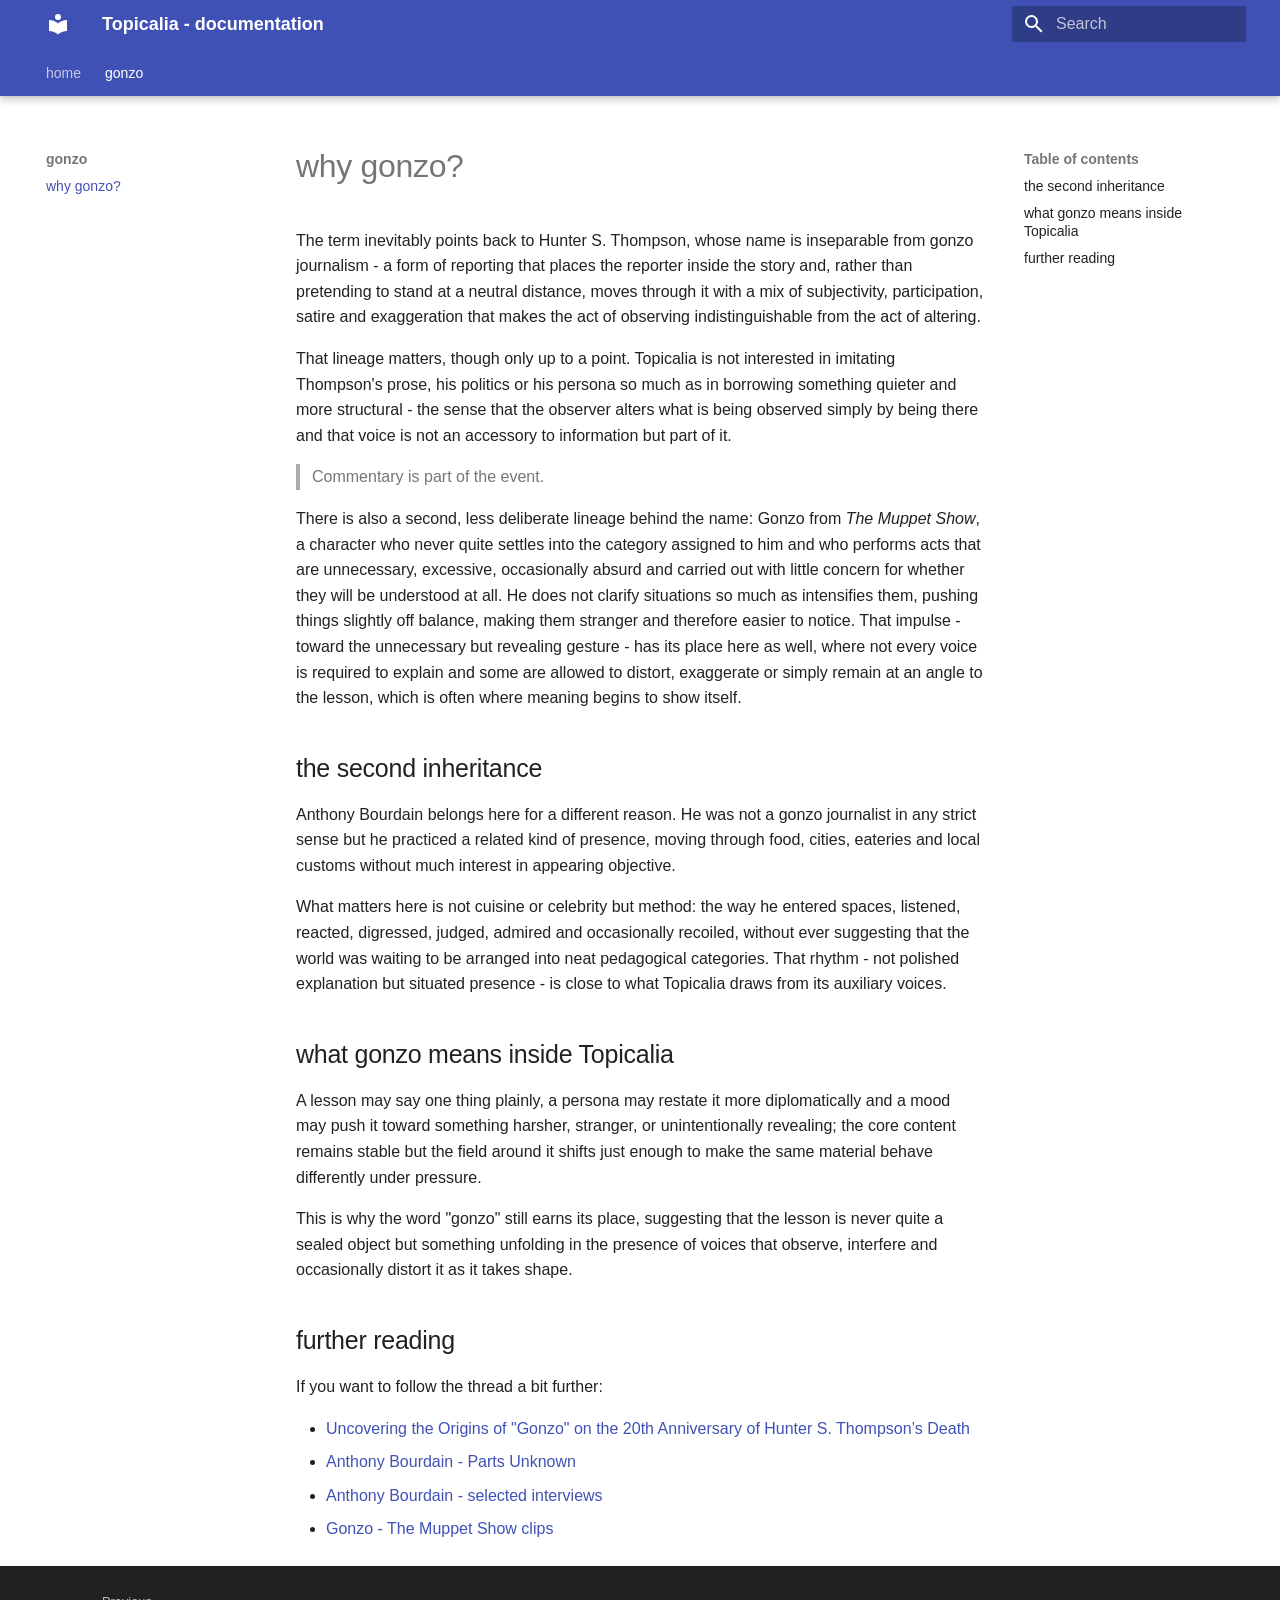
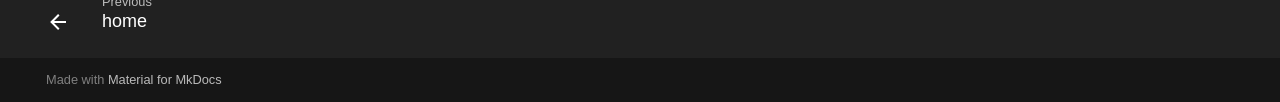
==== commit af365233: "Deployed eb0ed23 with MkDocs version: 1.6.1" ====
--- a/topicalism/gonzo/index.html
+++ b/topicalism/gonzo/index.html
@@ -35,12 +35,6 @@
       
     
     
-      
-        
-        
-        <link rel="preconnect" href="https://fonts.gstatic.com" crossorigin>
-        <link rel="stylesheet" href="https://fonts.googleapis.com/css?family=Roboto:300,300i,400,400i,700,700i%7CRoboto+Mono:400,400i,700,700i&display=fallback">
-        <style>:root{--md-text-font:"Roboto";--md-code-font:"Roboto Mono"}</style>
       
     
     
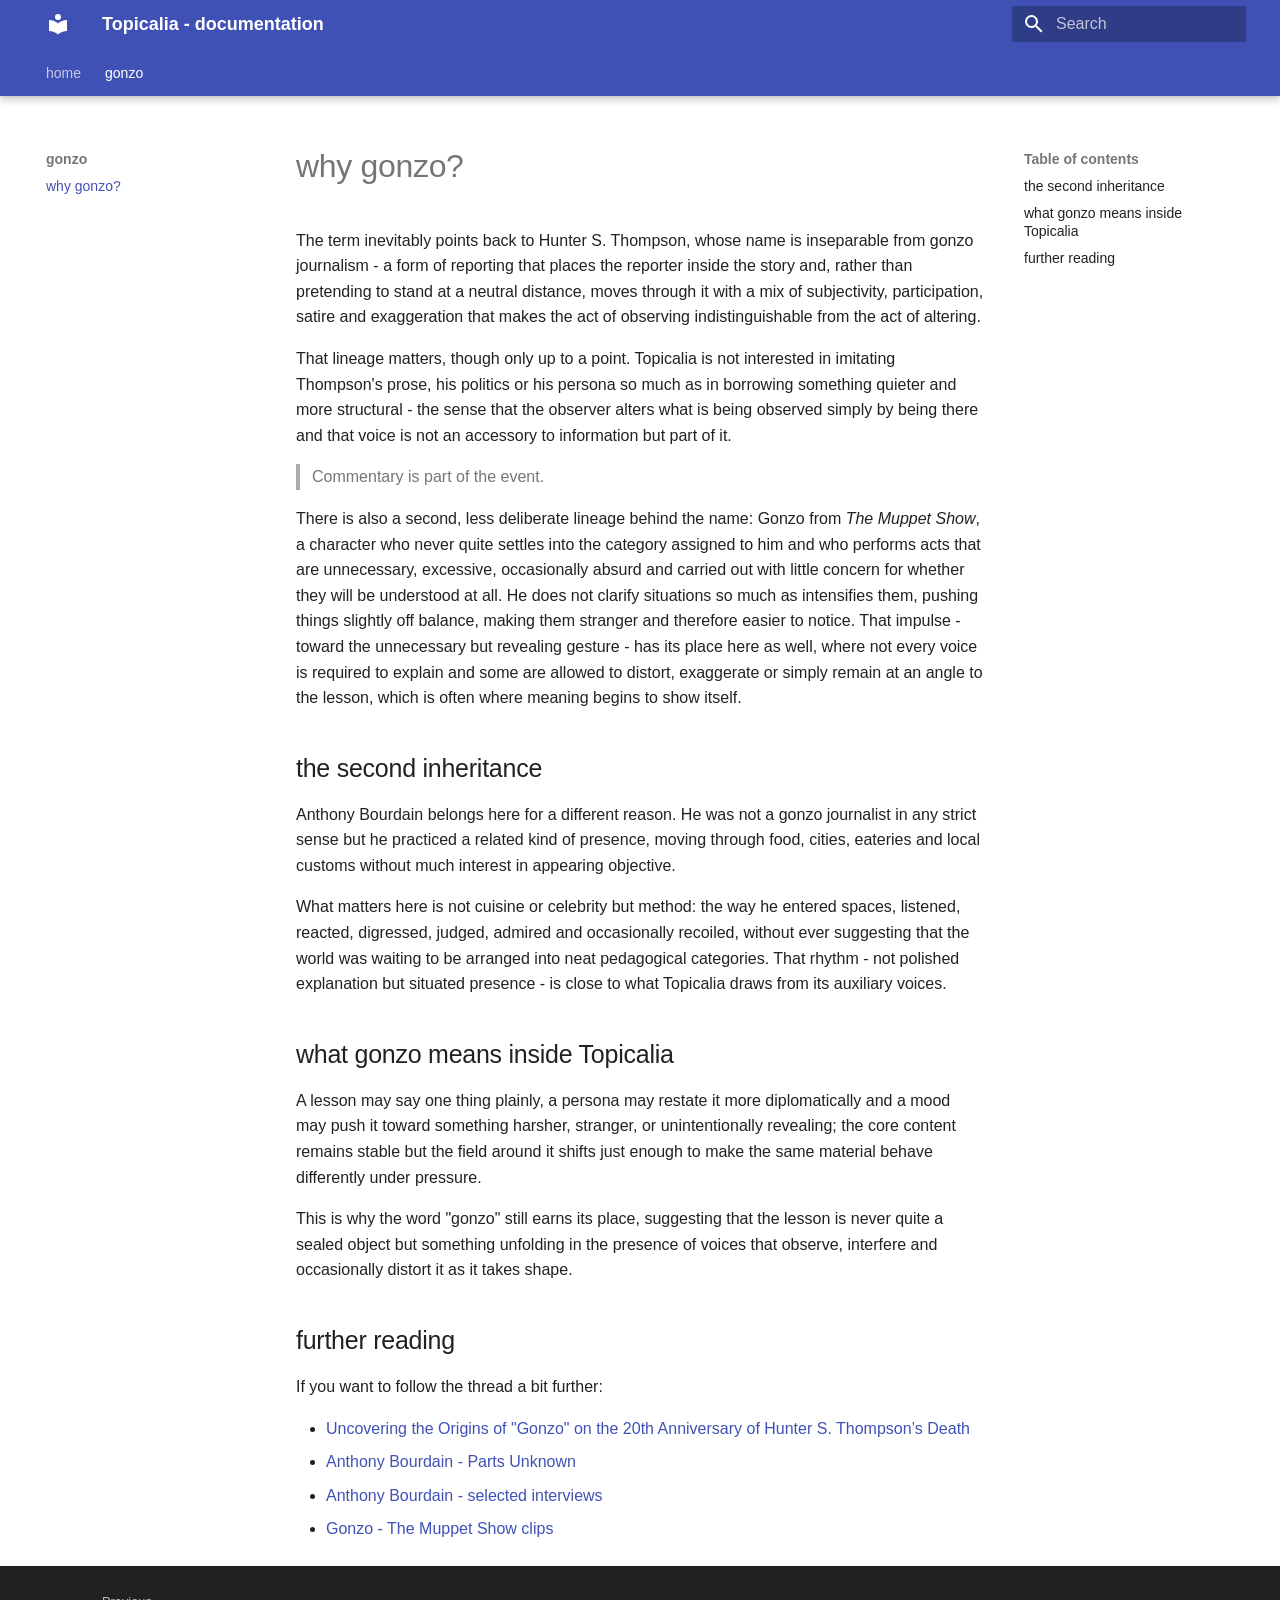
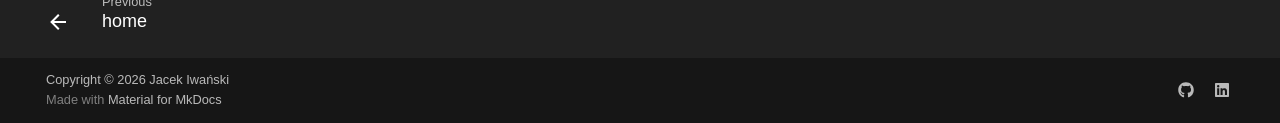
==== commit 36ae0a89: "Deployed 90946b1 with MkDocs version: 1.6.1" ====
--- a/topicalism/gonzo/index.html
+++ b/topicalism/gonzo/index.html
@@ -648,6 +648,10 @@
     <div class="md-footer-meta__inner md-grid">
       <div class="md-copyright">
   
+    <div class="md-copyright__highlight">
+      Copyright &copy; 2026 Jacek Iwański
+    </div>
+  
   
     Made with
     <a href="https://squidfunk.github.io/mkdocs-material/" target="_blank" rel="noopener">
@@ -656,6 +660,27 @@
   
 </div>
       
+        
+<div class="md-social">
+  
+    
+    
+    
+    
+    <a href="https://github.com/jiwanski" target="_blank" rel="noopener" title="GitHub" class="md-social__link">
+      <svg xmlns="http://www.w3.org/2000/svg" viewBox="0 0 512 512"><!--! Font Awesome Free 7.1.0 by @fontawesome - https://fontawesome.com License - https://fontawesome.com/license/free (Icons: CC BY 4.0, Fonts: SIL OFL 1.1, Code: MIT License) Copyright 2025 Fonticons, Inc.--><path d="M173.9 397.4c0 2-2.3 3.6-5.2 3.6-3.3.3-5.6-1.3-5.6-3.6 0-2 2.3-3.6 5.2-3.6 3-.3 5.6 1.3 5.6 3.6m-31.1-4.5c-.7 2 1.3 4.3 4.3 4.9 2.6 1 5.6 0 6.2-2s-1.3-4.3-4.3-5.2c-2.6-.7-5.5.3-6.2 2.3m44.2-1.7c-2.9.7-4.9 2.6-4.6 4.9.3 2 2.9 3.3 5.9 2.6 2.9-.7 4.9-2.6 4.6-4.6-.3-1.9-3-3.2-5.9-2.9M252.8 8C114.1 8 8 113.3 8 252c0 110.9 69.8 205.8 169.5 239.2 12.8 2.3 17.3-5.6 17.3-12.1 0-6.2-.3-40.4-.3-61.4 0 0-70 15-84.7-29.8 0 0-11.4-29.1-27.8-36.6 0 0-22.9-15.7 1.6-15.4 0 0 24.9 2 38.6 25.8 21.9 38.6 58.6 27.5 72.9 20.9 2.3-16 8.8-27.1 16-33.7-55.9-6.2-112.3-14.3-112.3-110.5 0-27.5 7.6-41.3 23.6-58.9-2.6-6.5-11.1-33.3 2.6-67.9 20.9-6.5 69 27 69 27 20-5.6 41.5-8.5 62.8-8.5s42.8 2.9 62.8 8.5c0 0 48.1-33.6 69-27 13.7 34.7 5.2 61.4 2.6 67.9 16 17.7 25.8 31.5 25.8 58.9 0 96.5-58.9 104.2-114.8 110.5 9.2 7.9 17 22.9 17 46.4 0 33.7-.3 75.4-.3 83.6 0 6.5 4.6 14.4 17.3 12.1C436.2 457.8 504 362.9 504 252 504 113.3 391.5 8 252.8 8M105.2 352.9c-1.3 1-1 3.3.7 5.2 1.6 1.6 3.9 2.3 5.2 1 1.3-1 1-3.3-.7-5.2-1.6-1.6-3.9-2.3-5.2-1m-10.8-8.1c-.7 1.3.3 2.9 2.3 3.9 1.6 1 3.6.7 4.3-.7.7-1.3-.3-2.9-2.3-3.9-2-.6-3.6-.3-4.3.7m32.4 35.6c-1.6 1.3-1 4.3 1.3 6.2 2.3 2.3 5.2 2.6 6.5 1 1.3-1.3.7-4.3-1.3-6.2-2.2-2.3-5.2-2.6-6.5-1m-11.4-14.7c-1.6 1-1.6 3.6 0 5.9s4.3 3.3 5.6 2.3c1.6-1.3 1.6-3.9 0-6.2-1.4-2.3-4-3.3-5.6-2"/></svg>
+    </a>
+  
+    
+    
+    
+    
+    <a href="https://www.linkedin.com/in/jacekiwanski/" target="_blank" rel="noopener" title="LinkedIn" class="md-social__link">
+      <svg xmlns="http://www.w3.org/2000/svg" viewBox="0 0 448 512"><!--! Font Awesome Free 7.1.0 by @fontawesome - https://fontawesome.com License - https://fontawesome.com/license/free (Icons: CC BY 4.0, Fonts: SIL OFL 1.1, Code: MIT License) Copyright 2025 Fonticons, Inc.--><path d="M416 32H31.9C14.3 32 0 46.5 0 64.3v383.4C0 465.5 14.3 480 31.9 480H416c17.6 0 32-14.5 32-32.3V64.3c0-17.8-14.4-32.3-32-32.3M135.4 416H69V202.2h66.5V416zM102.2 96a38.5 38.5 0 1 1 0 77 38.5 38.5 0 1 1 0-77m282.1 320h-66.4V312c0-24.8-.5-56.7-34.5-56.7-34.6 0-39.9 27-39.9 54.9V416h-66.4V202.2h63.7v29.2h.9c8.9-16.8 30.6-34.5 62.9-34.5 67.2 0 79.7 44.3 79.7 101.9z"/></svg>
+    </a>
+  
+</div>
+      
     </div>
   </div>
 </footer>
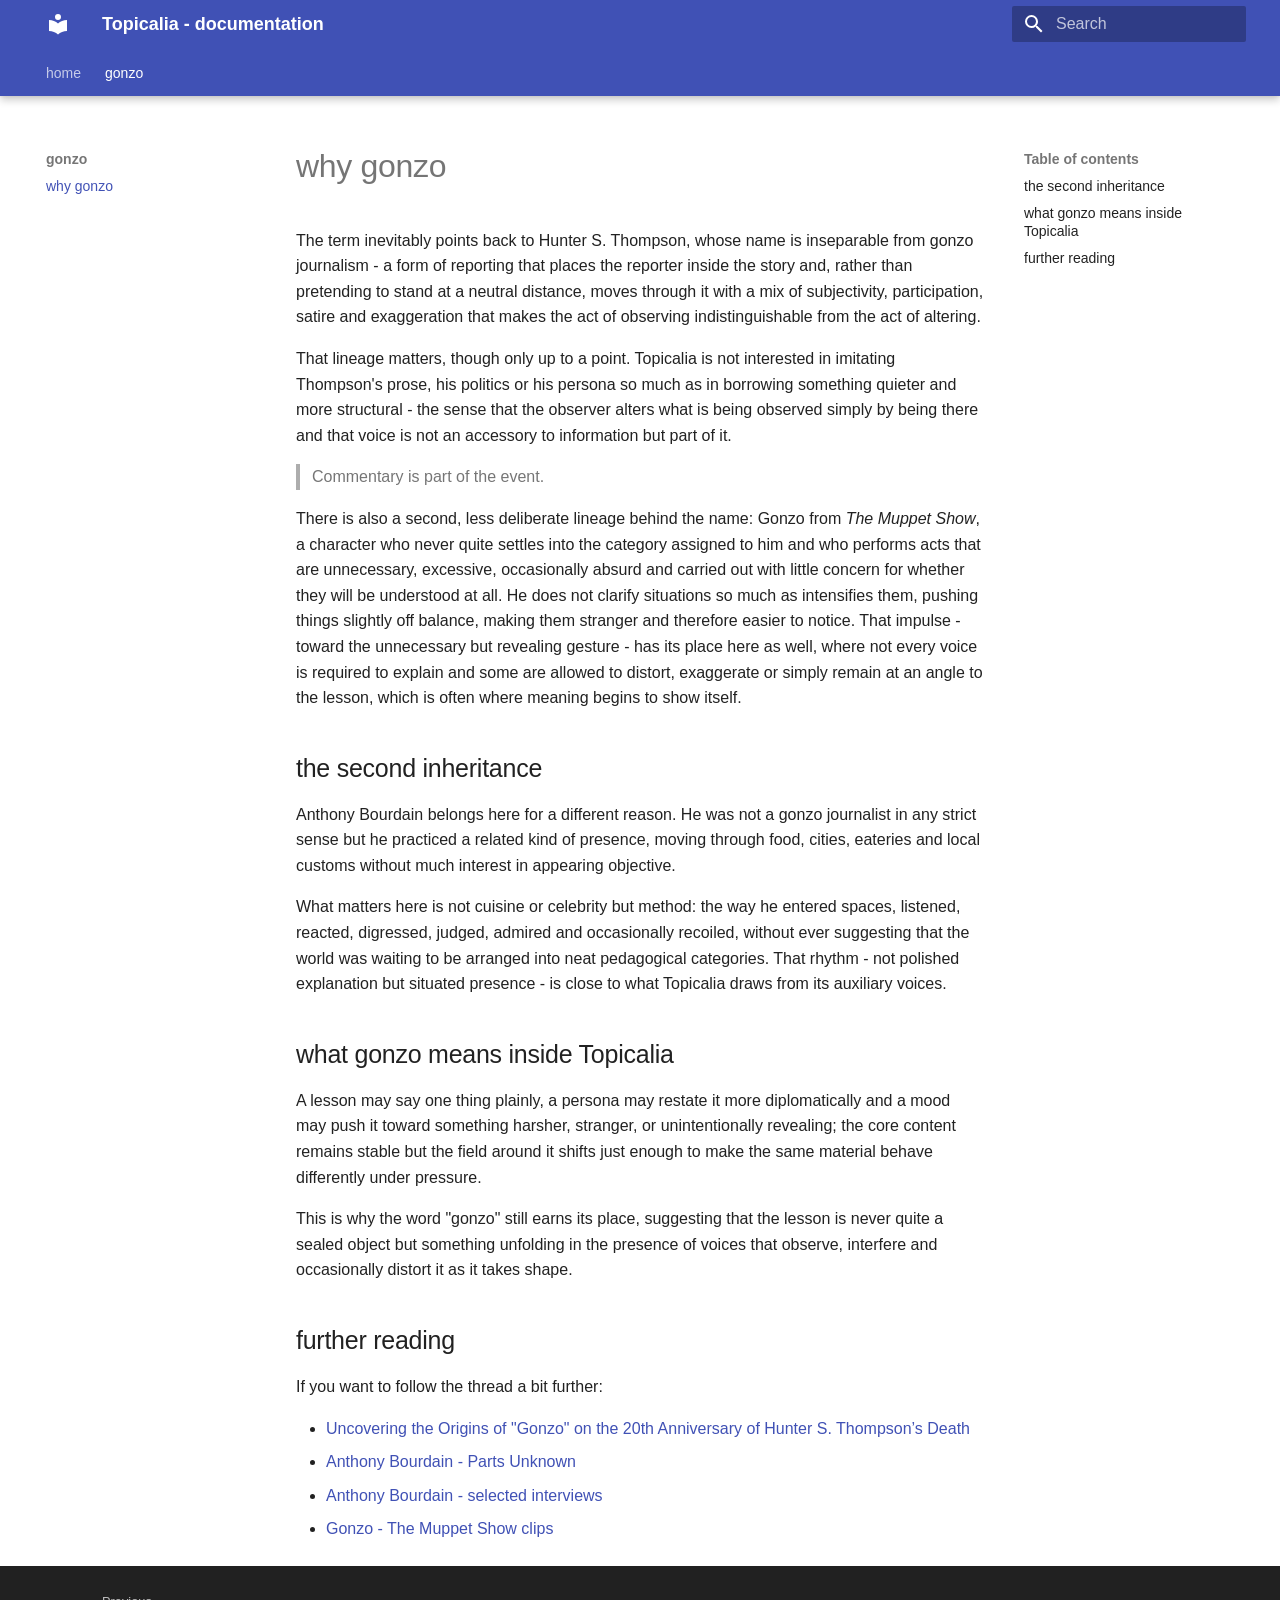
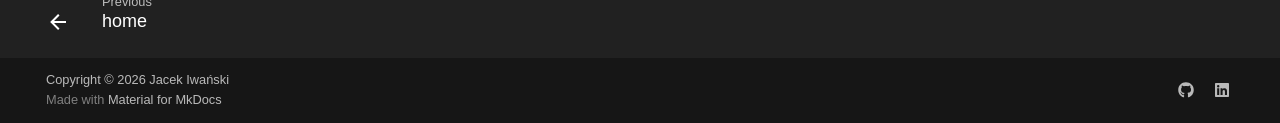
==== commit b3f2b0b4: "Deployed 6584acc with MkDocs version: 1.6.1" ====
--- a/topicalism/gonzo/index.html
+++ b/topicalism/gonzo/index.html
@@ -1,7 +1,4 @@
-
-<!doctype html>
-<html lang="en" class="no-js">
-  <head>
+<!DOCTYPE html><html lang="en" class="no-js"><head>
     
       <meta charset="utf-8">
       <meta name="viewport" content="width=device-width,initial-scale=1">
@@ -21,7 +18,7 @@
     
     
       
-        <title>why gonzo? - Topicalia - documentation</title>
+        <title>why gonzo - Topicalia - documentation</title>
       
     
     
@@ -46,7 +43,17 @@
 
     
     
-  </head>
+  <link href="../../assets/stylesheets/glightbox.min.css" rel="stylesheet"><script src="../../assets/javascripts/glightbox.min.js"></script><style id="glightbox-style">
+            html.glightbox-open { overflow: initial; height: 100%; }
+            .gslide-title { margin-top: 0px; user-select: text; }
+            .gslide-desc { color: #666; user-select: text; }
+            .gslide-image img { background: white; }
+            .gscrollbar-fixer { padding-right: 15px; }
+            .gdesc-inner { font-size: 0.75rem; }
+            body[data-md-color-scheme="slate"] .gdesc-inner { background: var(--md-default-bg-color); }
+            body[data-md-color-scheme="slate"] .gslide-title { color: var(--md-default-fg-color); }
+            body[data-md-color-scheme="slate"] .gslide-desc { color: var(--md-default-fg-color); }
+        </style></head>
   
   
     <body dir="ltr">
@@ -58,7 +65,7 @@
     <div data-md-component="skip">
       
         
-        <a href="#why-gonzo" class="md-skip">
+        <a href="#the-second-inheritance" class="md-skip">
           Skip to content
         </a>
       
@@ -77,12 +84,12 @@
     <a href="../.." title="Topicalia - documentation" class="md-header__button md-logo" aria-label="Topicalia - documentation" data-md-component="logo">
       
   
-  <svg xmlns="http://www.w3.org/2000/svg" viewBox="0 0 24 24"><path d="M12 8a3 3 0 0 0 3-3 3 3 0 0 0-3-3 3 3 0 0 0-3 3 3 3 0 0 0 3 3m0 3.54C9.64 9.35 6.5 8 3 8v11c3.5 0 6.64 1.35 9 3.54 2.36-2.19 5.5-3.54 9-3.54V8c-3.5 0-6.64 1.35-9 3.54"/></svg>
+  <svg xmlns="http://www.w3.org/2000/svg" viewBox="0 0 24 24"><path d="M12 8a3 3 0 0 0 3-3 3 3 0 0 0-3-3 3 3 0 0 0-3 3 3 3 0 0 0 3 3m0 3.54C9.64 9.35 6.5 8 3 8v11c3.5 0 6.64 1.35 9 3.54 2.36-2.19 5.5-3.54 9-3.54V8c-3.5 0-6.64 1.35-9 3.54"></path></svg>
 
     </a>
     <label class="md-header__button md-icon" for="__drawer">
       
-      <svg xmlns="http://www.w3.org/2000/svg" viewBox="0 0 24 24"><path d="M3 6h18v2H3zm0 5h18v2H3zm0 5h18v2H3z"/></svg>
+      <svg xmlns="http://www.w3.org/2000/svg" viewBox="0 0 24 24"><path d="M3 6h18v2H3zm0 5h18v2H3zm0 5h18v2H3z"></path></svg>
     </label>
     <div class="md-header__title" data-md-component="header-title">
       <div class="md-header__ellipsis">
@@ -94,7 +101,7 @@
         <div class="md-header__topic" data-md-component="header-topic">
           <span class="md-ellipsis">
             
-              why gonzo?
+              why gonzo
             
           </span>
         </div>
@@ -110,7 +117,7 @@
       
         <label class="md-header__button md-icon" for="__search">
           
-          <svg xmlns="http://www.w3.org/2000/svg" viewBox="0 0 24 24"><path d="M9.5 3A6.5 6.5 0 0 1 16 9.5c0 1.61-.59 3.09-1.56 4.23l.27.27h.79l5 5-1.5 1.5-5-5v-.79l-.27-.27A6.52 6.52 0 0 1 9.5 16 6.5 6.5 0 0 1 3 9.5 6.5 6.5 0 0 1 9.5 3m0 2C7 5 5 7 5 9.5S7 14 9.5 14 14 12 14 9.5 12 5 9.5 5"/></svg>
+          <svg xmlns="http://www.w3.org/2000/svg" viewBox="0 0 24 24"><path d="M9.5 3A6.5 6.5 0 0 1 16 9.5c0 1.61-.59 3.09-1.56 4.23l.27.27h.79l5 5-1.5 1.5-5-5v-.79l-.27-.27A6.52 6.52 0 0 1 9.5 16 6.5 6.5 0 0 1 3 9.5 6.5 6.5 0 0 1 9.5 3m0 2C7 5 5 7 5 9.5S7 14 9.5 14 14 12 14 9.5 12 5 9.5 5"></path></svg>
         </label>
         <div class="md-search" data-md-component="search" role="dialog">
   <label class="md-search__overlay" for="__search"></label>
@@ -119,15 +126,15 @@
       <input type="text" class="md-search__input" name="query" aria-label="Search" placeholder="Search" autocapitalize="off" autocorrect="off" autocomplete="off" spellcheck="false" data-md-component="search-query" required>
       <label class="md-search__icon md-icon" for="__search">
         
-        <svg xmlns="http://www.w3.org/2000/svg" viewBox="0 0 24 24"><path d="M9.5 3A6.5 6.5 0 0 1 16 9.5c0 1.61-.59 3.09-1.56 4.23l.27.27h.79l5 5-1.5 1.5-5-5v-.79l-.27-.27A6.52 6.52 0 0 1 9.5 16 6.5 6.5 0 0 1 3 9.5 6.5 6.5 0 0 1 9.5 3m0 2C7 5 5 7 5 9.5S7 14 9.5 14 14 12 14 9.5 12 5 9.5 5"/></svg>
-        
-        <svg xmlns="http://www.w3.org/2000/svg" viewBox="0 0 24 24"><path d="M20 11v2H8l5.5 5.5-1.42 1.42L4.16 12l7.92-7.92L13.5 5.5 8 11z"/></svg>
+        <svg xmlns="http://www.w3.org/2000/svg" viewBox="0 0 24 24"><path d="M9.5 3A6.5 6.5 0 0 1 16 9.5c0 1.61-.59 3.09-1.56 4.23l.27.27h.79l5 5-1.5 1.5-5-5v-.79l-.27-.27A6.52 6.52 0 0 1 9.5 16 6.5 6.5 0 0 1 3 9.5 6.5 6.5 0 0 1 9.5 3m0 2C7 5 5 7 5 9.5S7 14 9.5 14 14 12 14 9.5 12 5 9.5 5"></path></svg>
+        
+        <svg xmlns="http://www.w3.org/2000/svg" viewBox="0 0 24 24"><path d="M20 11v2H8l5.5 5.5-1.42 1.42L4.16 12l7.92-7.92L13.5 5.5 8 11z"></path></svg>
       </label>
       <nav class="md-search__options" aria-label="Search">
         
         <button type="reset" class="md-search__icon md-icon" title="Clear" aria-label="Clear" tabindex="-1">
           
-          <svg xmlns="http://www.w3.org/2000/svg" viewBox="0 0 24 24"><path d="M19 6.41 17.59 5 12 10.59 6.41 5 5 6.41 10.59 12 5 17.59 6.41 19 12 13.41 17.59 19 19 17.59 13.41 12z"/></svg>
+          <svg xmlns="http://www.w3.org/2000/svg" viewBox="0 0 24 24"><path d="M19 6.41 17.59 5 12 10.59 6.41 5 5 6.41 10.59 12 5 17.59 6.41 19 12 13.41 17.59 19 19 17.59 13.41 12z"></path></svg>
         </button>
       </nav>
       
@@ -218,7 +225,7 @@
           
             
               
-              <div class="md-sidebar md-sidebar--primary" data-md-component="sidebar" data-md-type="navigation" >
+              <div class="md-sidebar md-sidebar--primary" data-md-component="sidebar" data-md-type="navigation">
                 <div class="md-sidebar__scrollwrap">
                   <div class="md-sidebar__inner">
                     
@@ -232,7 +239,7 @@
     <a href="../.." title="Topicalia - documentation" class="md-nav__button md-logo" aria-label="Topicalia - documentation" data-md-component="logo">
       
   
-  <svg xmlns="http://www.w3.org/2000/svg" viewBox="0 0 24 24"><path d="M12 8a3 3 0 0 0 3-3 3 3 0 0 0-3-3 3 3 0 0 0-3 3 3 3 0 0 0 3 3m0 3.54C9.64 9.35 6.5 8 3 8v11c3.5 0 6.64 1.35 9 3.54 2.36-2.19 5.5-3.54 9-3.54V8c-3.5 0-6.64 1.35-9 3.54"/></svg>
+  <svg xmlns="http://www.w3.org/2000/svg" viewBox="0 0 24 24"><path d="M12 8a3 3 0 0 0 3-3 3 3 0 0 0-3-3 3 3 0 0 0-3 3 3 3 0 0 0 3 3m0 3.54C9.64 9.35 6.5 8 3 8v11c3.5 0 6.64 1.35 9 3.54 2.36-2.19 5.5-3.54 9-3.54V8c-3.5 0-6.64 1.35-9 3.54"></path></svg>
 
     </a>
     Topicalia - documentation
@@ -375,8 +382,6 @@
       <input class="md-nav__toggle md-toggle" type="checkbox" id="__toc">
       
       
-        
-      
       
         <label class="md-nav__link md-nav__link--active" for="__toc">
           
@@ -385,7 +390,7 @@
   <span class="md-ellipsis">
     
   
-    why gonzo?
+    why gonzo
   
 
     
@@ -403,7 +408,7 @@
   <span class="md-ellipsis">
     
   
-    why gonzo?
+    why gonzo
   
 
     
@@ -418,8 +423,6 @@
 <nav class="md-nav md-nav--secondary" aria-label="Table of contents">
   
   
-  
-    
   
   
     <label class="md-nav__title" for="__toc">
@@ -485,7 +488,7 @@
             
             
               
-              <div class="md-sidebar md-sidebar--secondary" data-md-component="sidebar" data-md-type="toc" >
+              <div class="md-sidebar md-sidebar--secondary" data-md-component="sidebar" data-md-type="toc">
                 <div class="md-sidebar__scrollwrap">
                   <div class="md-sidebar__inner">
                     
@@ -493,8 +496,6 @@
 <nav class="md-nav md-nav--secondary" aria-label="Table of contents">
   
   
-  
-    
   
   
     <label class="md-nav__title" for="__toc">
@@ -568,20 +569,21 @@
 
 
 
-<h1 id="why-gonzo">why gonzo?<a class="headerlink" href="#why-gonzo" title="Permanent link">&para;</a></h1>
+  <h1>why gonzo</h1>
+
 <p>The term inevitably points back to Hunter S. Thompson, whose name is inseparable from gonzo journalism - a form of reporting that places the reporter inside the story and, rather than pretending to stand at a neutral distance, moves through it with a mix of subjectivity, participation, satire and exaggeration that makes the act of observing indistinguishable from the act of altering.</p>
 <p>That lineage matters, though only up to a point. Topicalia is not interested in imitating Thompson's prose, his politics or his persona so much as in borrowing something quieter and more structural - the sense that the observer alters what is being observed simply by being there and that voice is not an accessory to information but part of it.</p>
 <blockquote>
 <p>Commentary is part of the event.</p>
 </blockquote>
 <p>There is also a second, less deliberate lineage behind the name: Gonzo from <em>The Muppet Show</em>, a character who never quite settles into the category assigned to him and who performs acts that are unnecessary, excessive, occasionally absurd and carried out with little concern for whether they will be understood at all. He does not clarify situations so much as intensifies them, pushing things slightly off balance, making them stranger and therefore easier to notice. That impulse - toward the unnecessary but revealing gesture - has its place here as well, where not every voice is required to explain and some are allowed to distort, exaggerate or simply remain at an angle to the lesson, which is often where meaning begins to show itself.</p>
-<h2 id="the-second-inheritance">the second inheritance<a class="headerlink" href="#the-second-inheritance" title="Permanent link">&para;</a></h2>
+<h2 id="the-second-inheritance">the second inheritance<a class="headerlink" href="#the-second-inheritance" title="Permanent link">¶</a></h2>
 <p>Anthony Bourdain belongs here for a different reason. He was not a gonzo journalist in any strict sense but he practiced a related kind of presence, moving through food, cities, eateries and local customs without much interest in appearing objective.</p>
 <p>What matters here is not cuisine or celebrity but method: the way he entered spaces, listened, reacted, digressed, judged, admired and occasionally recoiled, without ever suggesting that the world was waiting to be arranged into neat pedagogical categories. That rhythm - not polished explanation but situated presence - is close to what Topicalia draws from its auxiliary voices.</p>
-<h2 id="what-gonzo-means-inside-topicalia">what gonzo means inside Topicalia<a class="headerlink" href="#what-gonzo-means-inside-topicalia" title="Permanent link">&para;</a></h2>
+<h2 id="what-gonzo-means-inside-topicalia">what gonzo means inside Topicalia<a class="headerlink" href="#what-gonzo-means-inside-topicalia" title="Permanent link">¶</a></h2>
 <p>A lesson may say one thing plainly, a persona may restate it more diplomatically and a mood may push it toward something harsher, stranger, or unintentionally revealing; the core content remains stable but the field around it shifts just enough to make the same material behave differently under pressure.</p>
 <p>This is why the word "gonzo" still earns its place, suggesting that the lesson is never quite a sealed object but something unfolding in the presence of voices that observe, interfere and occasionally distort it as it takes shape.</p>
-<h2 id="further-reading">further reading<a class="headerlink" href="#further-reading" title="Permanent link">&para;</a></h2>
+<h2 id="further-reading">further reading<a class="headerlink" href="#further-reading" title="Permanent link">¶</a></h2>
 <p>If you want to follow the thread a bit further:</p>
 <ul>
 <li><a href="https://beatdom.substack.com/p/uncovering-the-origins-of-gonzo-on">Uncovering the Origins of "Gonzo" on the 20th Anniversary of Hunter S. Thompson’s Death</a></li>
@@ -612,7 +614,7 @@
         
           <button type="button" class="md-top md-icon" data-md-component="top" hidden>
   
-  <svg xmlns="http://www.w3.org/2000/svg" viewBox="0 0 24 24"><path d="M13 20h-2V8l-5.5 5.5-1.42-1.42L12 4.16l7.92 7.92-1.42 1.42L13 8z"/></svg>
+  <svg xmlns="http://www.w3.org/2000/svg" viewBox="0 0 24 24"><path d="M13 20h-2V8l-5.5 5.5-1.42-1.42L12 4.16l7.92 7.92-1.42 1.42L13 8z"></path></svg>
   Back to top
 </button>
         
@@ -622,13 +624,13 @@
   
     
       
-      <nav class="md-footer__inner md-grid" aria-label="Footer" >
+      <nav class="md-footer__inner md-grid" aria-label="Footer">
         
           
           <a href="../.." class="md-footer__link md-footer__link--prev" aria-label="Previous: home">
             <div class="md-footer__button md-icon">
               
-              <svg xmlns="http://www.w3.org/2000/svg" viewBox="0 0 24 24"><path d="M20 11v2H8l5.5 5.5-1.42 1.42L4.16 12l7.92-7.92L13.5 5.5 8 11z"/></svg>
+              <svg xmlns="http://www.w3.org/2000/svg" viewBox="0 0 24 24"><path d="M20 11v2H8l5.5 5.5-1.42 1.42L4.16 12l7.92-7.92L13.5 5.5 8 11z"></path></svg>
             </div>
             <div class="md-footer__title">
               <span class="md-footer__direction">
@@ -649,7 +651,7 @@
       <div class="md-copyright">
   
     <div class="md-copyright__highlight">
-      Copyright &copy; 2026 Jacek Iwański
+      Copyright © 2026 Jacek Iwański
     </div>
   
   
@@ -668,7 +670,7 @@
     
     
     <a href="https://github.com/jiwanski" target="_blank" rel="noopener" title="GitHub" class="md-social__link">
-      <svg xmlns="http://www.w3.org/2000/svg" viewBox="0 0 512 512"><!--! Font Awesome Free 7.1.0 by @fontawesome - https://fontawesome.com License - https://fontawesome.com/license/free (Icons: CC BY 4.0, Fonts: SIL OFL 1.1, Code: MIT License) Copyright 2025 Fonticons, Inc.--><path d="M173.9 397.4c0 2-2.3 3.6-5.2 3.6-3.3.3-5.6-1.3-5.6-3.6 0-2 2.3-3.6 5.2-3.6 3-.3 5.6 1.3 5.6 3.6m-31.1-4.5c-.7 2 1.3 4.3 4.3 4.9 2.6 1 5.6 0 6.2-2s-1.3-4.3-4.3-5.2c-2.6-.7-5.5.3-6.2 2.3m44.2-1.7c-2.9.7-4.9 2.6-4.6 4.9.3 2 2.9 3.3 5.9 2.6 2.9-.7 4.9-2.6 4.6-4.6-.3-1.9-3-3.2-5.9-2.9M252.8 8C114.1 8 8 113.3 8 252c0 110.9 69.8 205.8 169.5 239.2 12.8 2.3 17.3-5.6 17.3-12.1 0-6.2-.3-40.4-.3-61.4 0 0-70 15-84.7-29.8 0 0-11.4-29.1-27.8-36.6 0 0-22.9-15.7 1.6-15.4 0 0 24.9 2 38.6 25.8 21.9 38.6 58.6 27.5 72.9 20.9 2.3-16 8.8-27.1 16-33.7-55.9-6.2-112.3-14.3-112.3-110.5 0-27.5 7.6-41.3 23.6-58.9-2.6-6.5-11.1-33.3 2.6-67.9 20.9-6.5 69 27 69 27 20-5.6 41.5-8.5 62.8-8.5s42.8 2.9 62.8 8.5c0 0 48.1-33.6 69-27 13.7 34.7 5.2 61.4 2.6 67.9 16 17.7 25.8 31.5 25.8 58.9 0 96.5-58.9 104.2-114.8 110.5 9.2 7.9 17 22.9 17 46.4 0 33.7-.3 75.4-.3 83.6 0 6.5 4.6 14.4 17.3 12.1C436.2 457.8 504 362.9 504 252 504 113.3 391.5 8 252.8 8M105.2 352.9c-1.3 1-1 3.3.7 5.2 1.6 1.6 3.9 2.3 5.2 1 1.3-1 1-3.3-.7-5.2-1.6-1.6-3.9-2.3-5.2-1m-10.8-8.1c-.7 1.3.3 2.9 2.3 3.9 1.6 1 3.6.7 4.3-.7.7-1.3-.3-2.9-2.3-3.9-2-.6-3.6-.3-4.3.7m32.4 35.6c-1.6 1.3-1 4.3 1.3 6.2 2.3 2.3 5.2 2.6 6.5 1 1.3-1.3.7-4.3-1.3-6.2-2.2-2.3-5.2-2.6-6.5-1m-11.4-14.7c-1.6 1-1.6 3.6 0 5.9s4.3 3.3 5.6 2.3c1.6-1.3 1.6-3.9 0-6.2-1.4-2.3-4-3.3-5.6-2"/></svg>
+      <svg xmlns="http://www.w3.org/2000/svg" viewBox="0 0 512 512"><!--! Font Awesome Free 7.1.0 by @fontawesome - https://fontawesome.com License - https://fontawesome.com/license/free (Icons: CC BY 4.0, Fonts: SIL OFL 1.1, Code: MIT License) Copyright 2025 Fonticons, Inc.--><path d="M173.9 397.4c0 2-2.3 3.6-5.2 3.6-3.3.3-5.6-1.3-5.6-3.6 0-2 2.3-3.6 5.2-3.6 3-.3 5.6 1.3 5.6 3.6m-31.1-4.5c-.7 2 1.3 4.3 4.3 4.9 2.6 1 5.6 0 6.2-2s-1.3-4.3-4.3-5.2c-2.6-.7-5.5.3-6.2 2.3m44.2-1.7c-2.9.7-4.9 2.6-4.6 4.9.3 2 2.9 3.3 5.9 2.6 2.9-.7 4.9-2.6 4.6-4.6-.3-1.9-3-3.2-5.9-2.9M252.8 8C114.1 8 8 113.3 8 252c0 110.9 69.8 205.8 169.5 239.2 12.8 2.3 17.3-5.6 17.3-12.1 0-6.2-.3-40.4-.3-61.4 0 0-70 15-84.7-29.8 0 0-11.4-29.1-27.8-36.6 0 0-22.9-15.7 1.6-15.4 0 0 24.9 2 38.6 25.8 21.9 38.6 58.6 27.5 72.9 20.9 2.3-16 8.8-27.1 16-33.7-55.9-6.2-112.3-14.3-112.3-110.5 0-27.5 7.6-41.3 23.6-58.9-2.6-6.5-11.1-33.3 2.6-67.9 20.9-6.5 69 27 69 27 20-5.6 41.5-8.5 62.8-8.5s42.8 2.9 62.8 8.5c0 0 48.1-33.6 69-27 13.7 34.7 5.2 61.4 2.6 67.9 16 17.7 25.8 31.5 25.8 58.9 0 96.5-58.9 104.2-114.8 110.5 9.2 7.9 17 22.9 17 46.4 0 33.7-.3 75.4-.3 83.6 0 6.5 4.6 14.4 17.3 12.1C436.2 457.8 504 362.9 504 252 504 113.3 391.5 8 252.8 8M105.2 352.9c-1.3 1-1 3.3.7 5.2 1.6 1.6 3.9 2.3 5.2 1 1.3-1 1-3.3-.7-5.2-1.6-1.6-3.9-2.3-5.2-1m-10.8-8.1c-.7 1.3.3 2.9 2.3 3.9 1.6 1 3.6.7 4.3-.7.7-1.3-.3-2.9-2.3-3.9-2-.6-3.6-.3-4.3.7m32.4 35.6c-1.6 1.3-1 4.3 1.3 6.2 2.3 2.3 5.2 2.6 6.5 1 1.3-1.3.7-4.3-1.3-6.2-2.2-2.3-5.2-2.6-6.5-1m-11.4-14.7c-1.6 1-1.6 3.6 0 5.9s4.3 3.3 5.6 2.3c1.6-1.3 1.6-3.9 0-6.2-1.4-2.3-4-3.3-5.6-2"></path></svg>
     </a>
   
     
@@ -676,7 +678,7 @@
     
     
     <a href="https://www.linkedin.com/in/jacekiwanski/" target="_blank" rel="noopener" title="LinkedIn" class="md-social__link">
-      <svg xmlns="http://www.w3.org/2000/svg" viewBox="0 0 448 512"><!--! Font Awesome Free 7.1.0 by @fontawesome - https://fontawesome.com License - https://fontawesome.com/license/free (Icons: CC BY 4.0, Fonts: SIL OFL 1.1, Code: MIT License) Copyright 2025 Fonticons, Inc.--><path d="M416 32H31.9C14.3 32 0 46.5 0 64.3v383.4C0 465.5 14.3 480 31.9 480H416c17.6 0 32-14.5 32-32.3V64.3c0-17.8-14.4-32.3-32-32.3M135.4 416H69V202.2h66.5V416zM102.2 96a38.5 38.5 0 1 1 0 77 38.5 38.5 0 1 1 0-77m282.1 320h-66.4V312c0-24.8-.5-56.7-34.5-56.7-34.6 0-39.9 27-39.9 54.9V416h-66.4V202.2h63.7v29.2h.9c8.9-16.8 30.6-34.5 62.9-34.5 67.2 0 79.7 44.3 79.7 101.9z"/></svg>
+      <svg xmlns="http://www.w3.org/2000/svg" viewBox="0 0 448 512"><!--! Font Awesome Free 7.1.0 by @fontawesome - https://fontawesome.com License - https://fontawesome.com/license/free (Icons: CC BY 4.0, Fonts: SIL OFL 1.1, Code: MIT License) Copyright 2025 Fonticons, Inc.--><path d="M416 32H31.9C14.3 32 0 46.5 0 64.3v383.4C0 465.5 14.3 480 31.9 480H416c17.6 0 32-14.5 32-32.3V64.3c0-17.8-14.4-32.3-32-32.3M135.4 416H69V202.2h66.5V416zM102.2 96a38.5 38.5 0 1 1 0 77 38.5 38.5 0 1 1 0-77m282.1 320h-66.4V312c0-24.8-.5-56.7-34.5-56.7-34.6 0-39.9 27-39.9 54.9V416h-66.4V202.2h63.7v29.2h.9c8.9-16.8 30.6-34.5 62.9-34.5 67.2 0 79.7 44.3 79.7 101.9z"></path></svg>
     </a>
   
 </div>
@@ -700,5 +702,7 @@
       <script src="../../assets/javascripts/bundle.79ae519e.min.js"></script>
       
     
-  </body>
-</html>+  
+<script id="init-glightbox">const lightbox = GLightbox({"touchNavigation": true, "loop": false, "zoomable": true, "draggable": true, "openEffect": "zoom", "closeEffect": "zoom", "slideEffect": "slide"});
+document$.subscribe(()=>{ lightbox.reload(); });
+</script></body></html>
--- a/assets/extra.css
+++ b/assets/extra.css
@@ -1,13 +1,54 @@
 main.md-main {
-  --card-bg: #dfdfdf;
+  --card-bg: rgb(245, 245, 245);
 }
 
 .tabbed-set {
   padding: 1rem;
-  border: 1px dashed #797979;
+  /*border: 1px dashed #797979;*/
   border-radius: 0.5rem !important;
 }
 
 .md-typeset .grid.cards > ul > li {
   background-color: var(--card-bg);
 }
+
+.md-typeset img,
+.md-typeset svg,
+.md-typeset video figure.span img {
+  /* width: 128px !important;
+  height: 128px; */
+}
+
+.md-typeset figure.mood {
+  margin-left: 0;
+  display: flex;
+  gap: 1rem;
+  align-items: center;
+  text-align: left;
+}
+
+.md-typeset figure.mood blockquote {
+  border-left: 1px dashed silver;
+}
+
+.tabbed-labels.tabbed-labels--linked a {
+  background-color: #dfdfdf;
+  margin: 0 0.1rem;
+  border-radius: 0.5rem;
+  border-bottom-left-radius: 0;
+  border-bottom-right-radius: 0;
+}
+
+.glightbox {
+  width: 100%;
+}
+
+.center-md-button {
+  margin: 0 auto;
+  /* display: block !important; */
+  width: 80%;
+}
+
+.twemoji {
+  padding-right: 0.5rem;
+}
